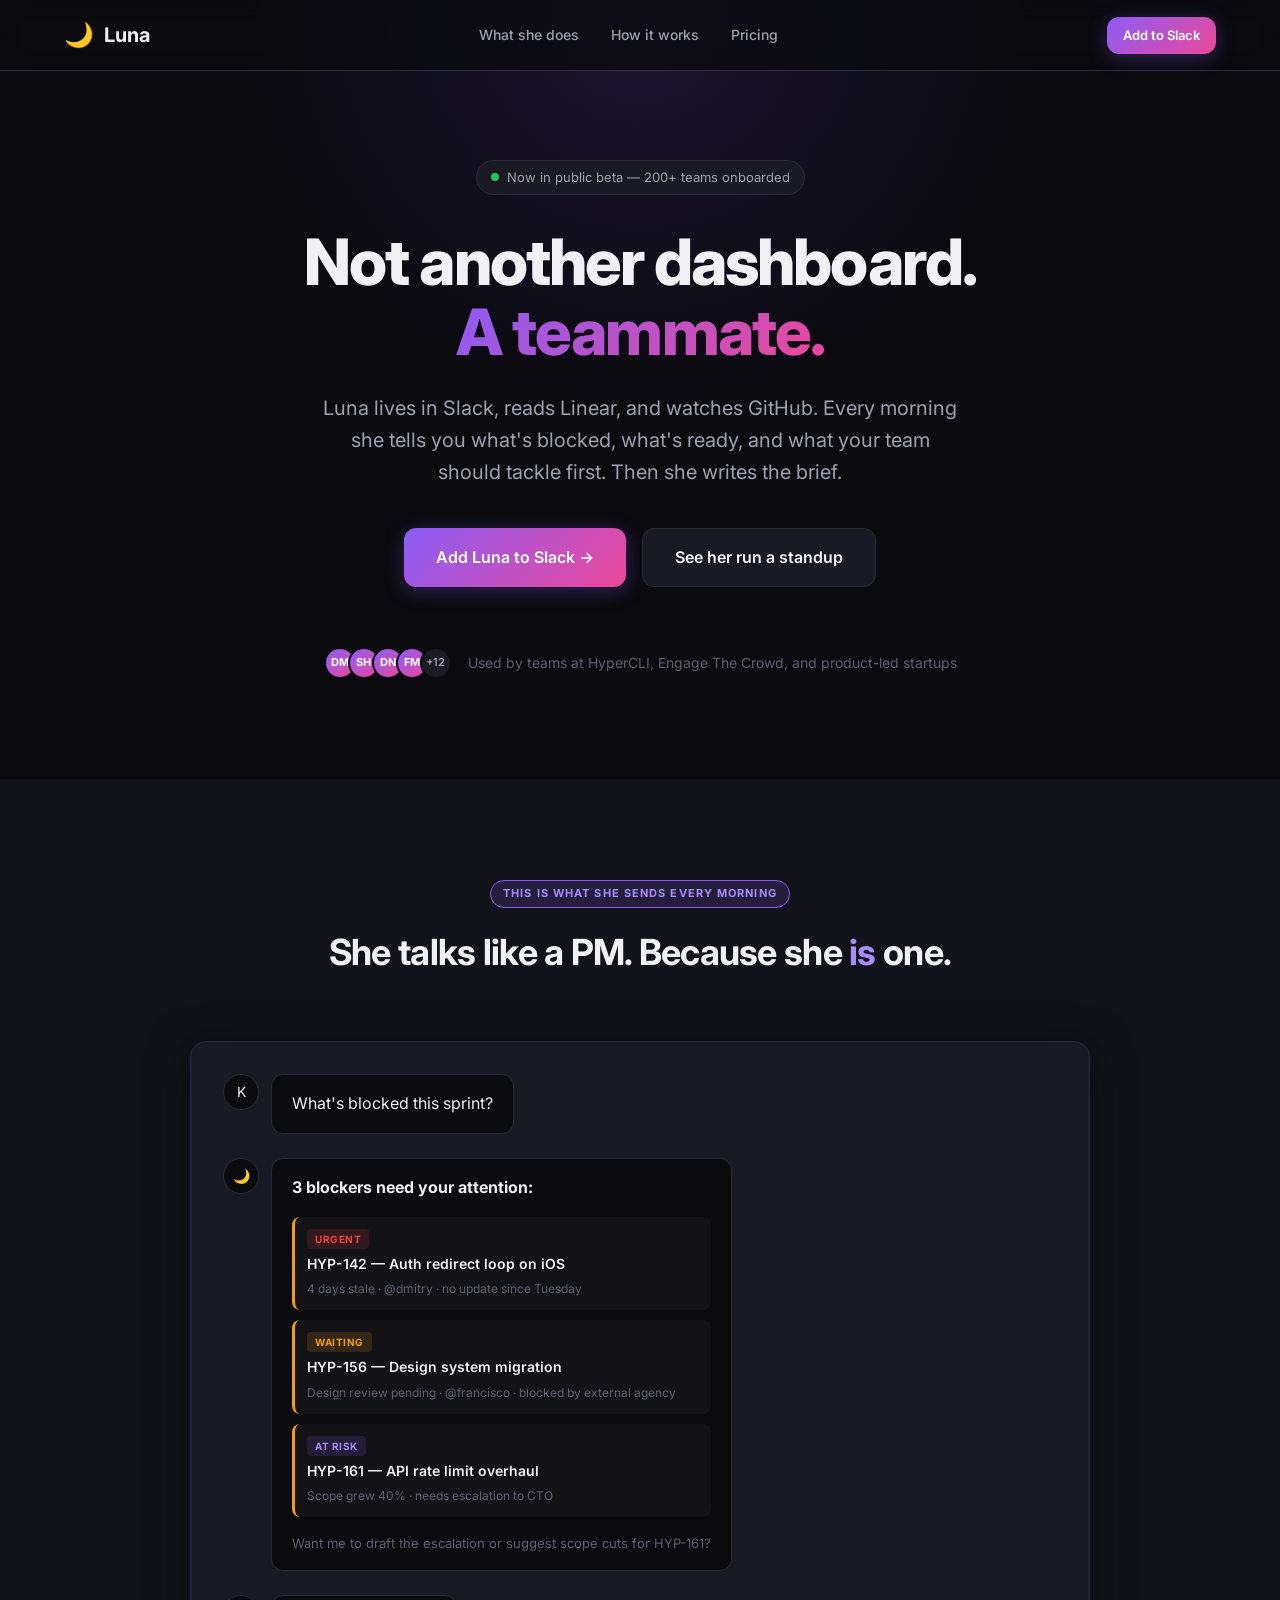
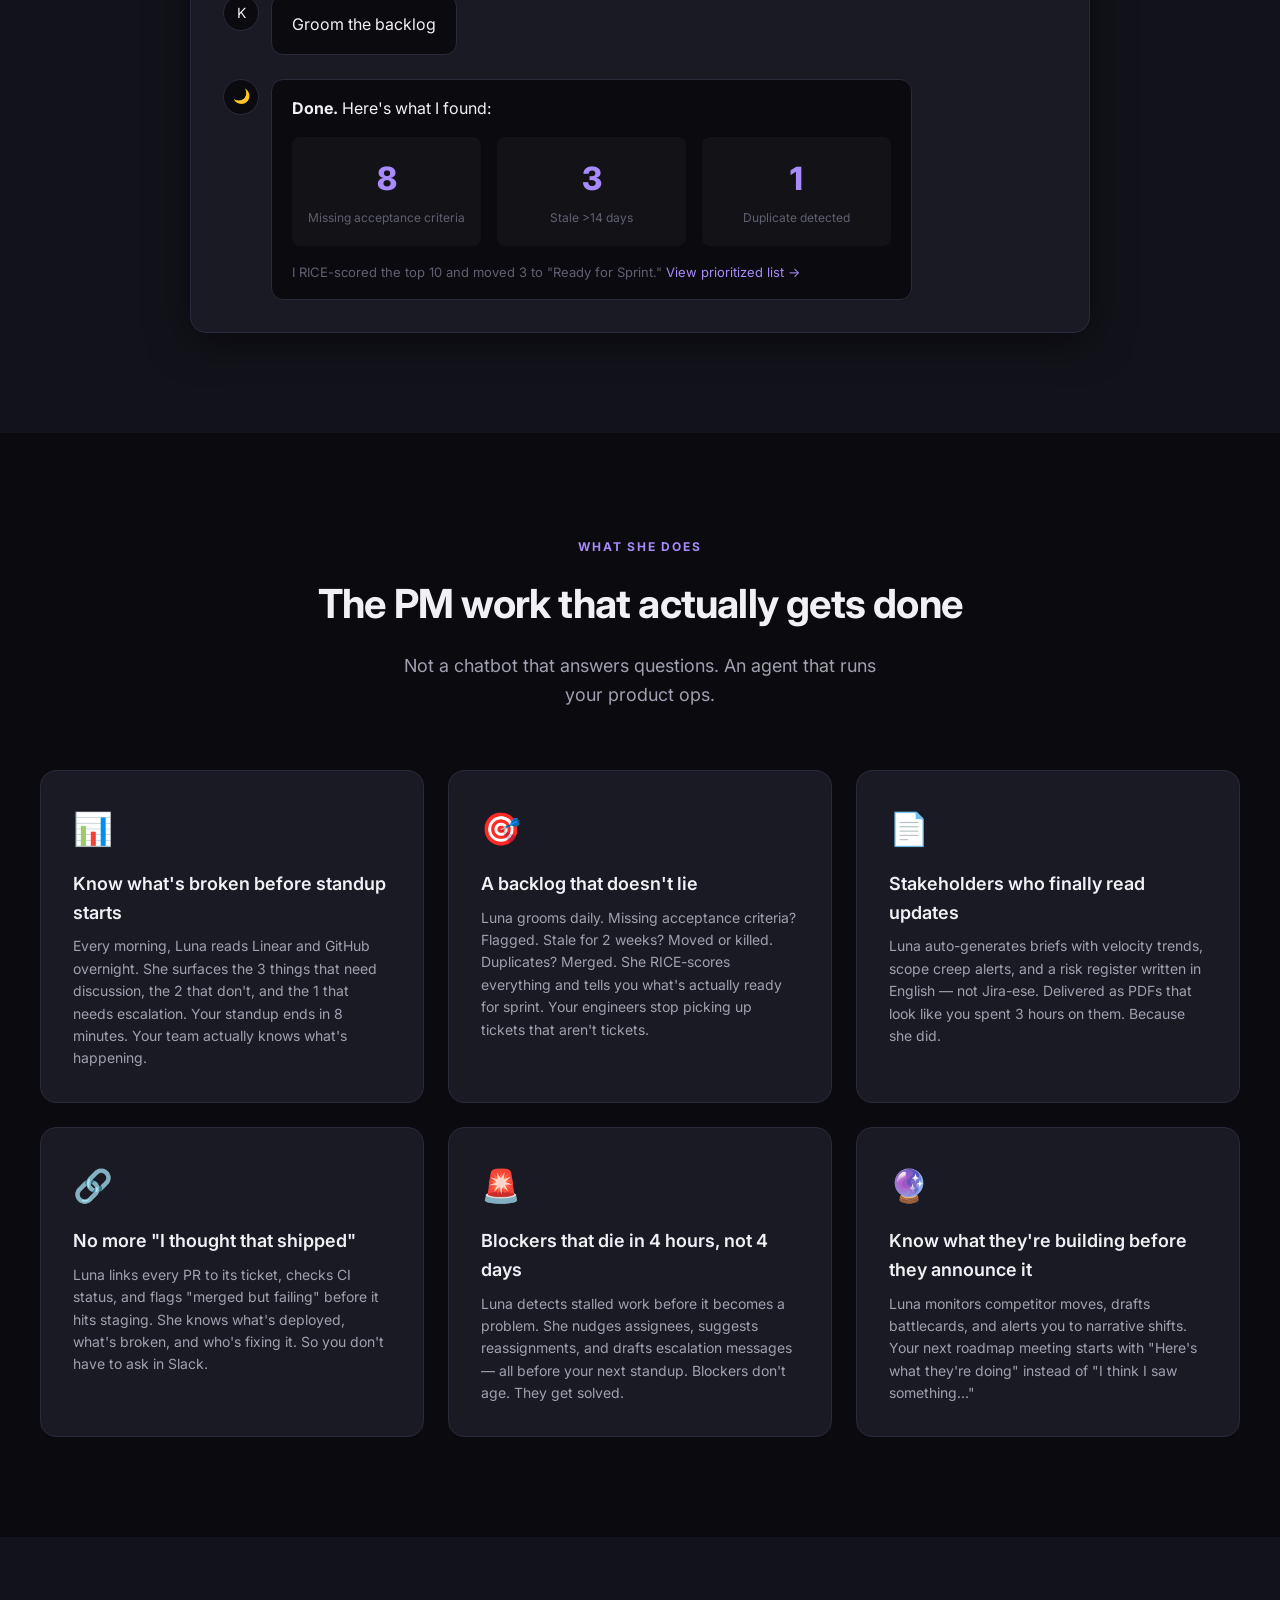
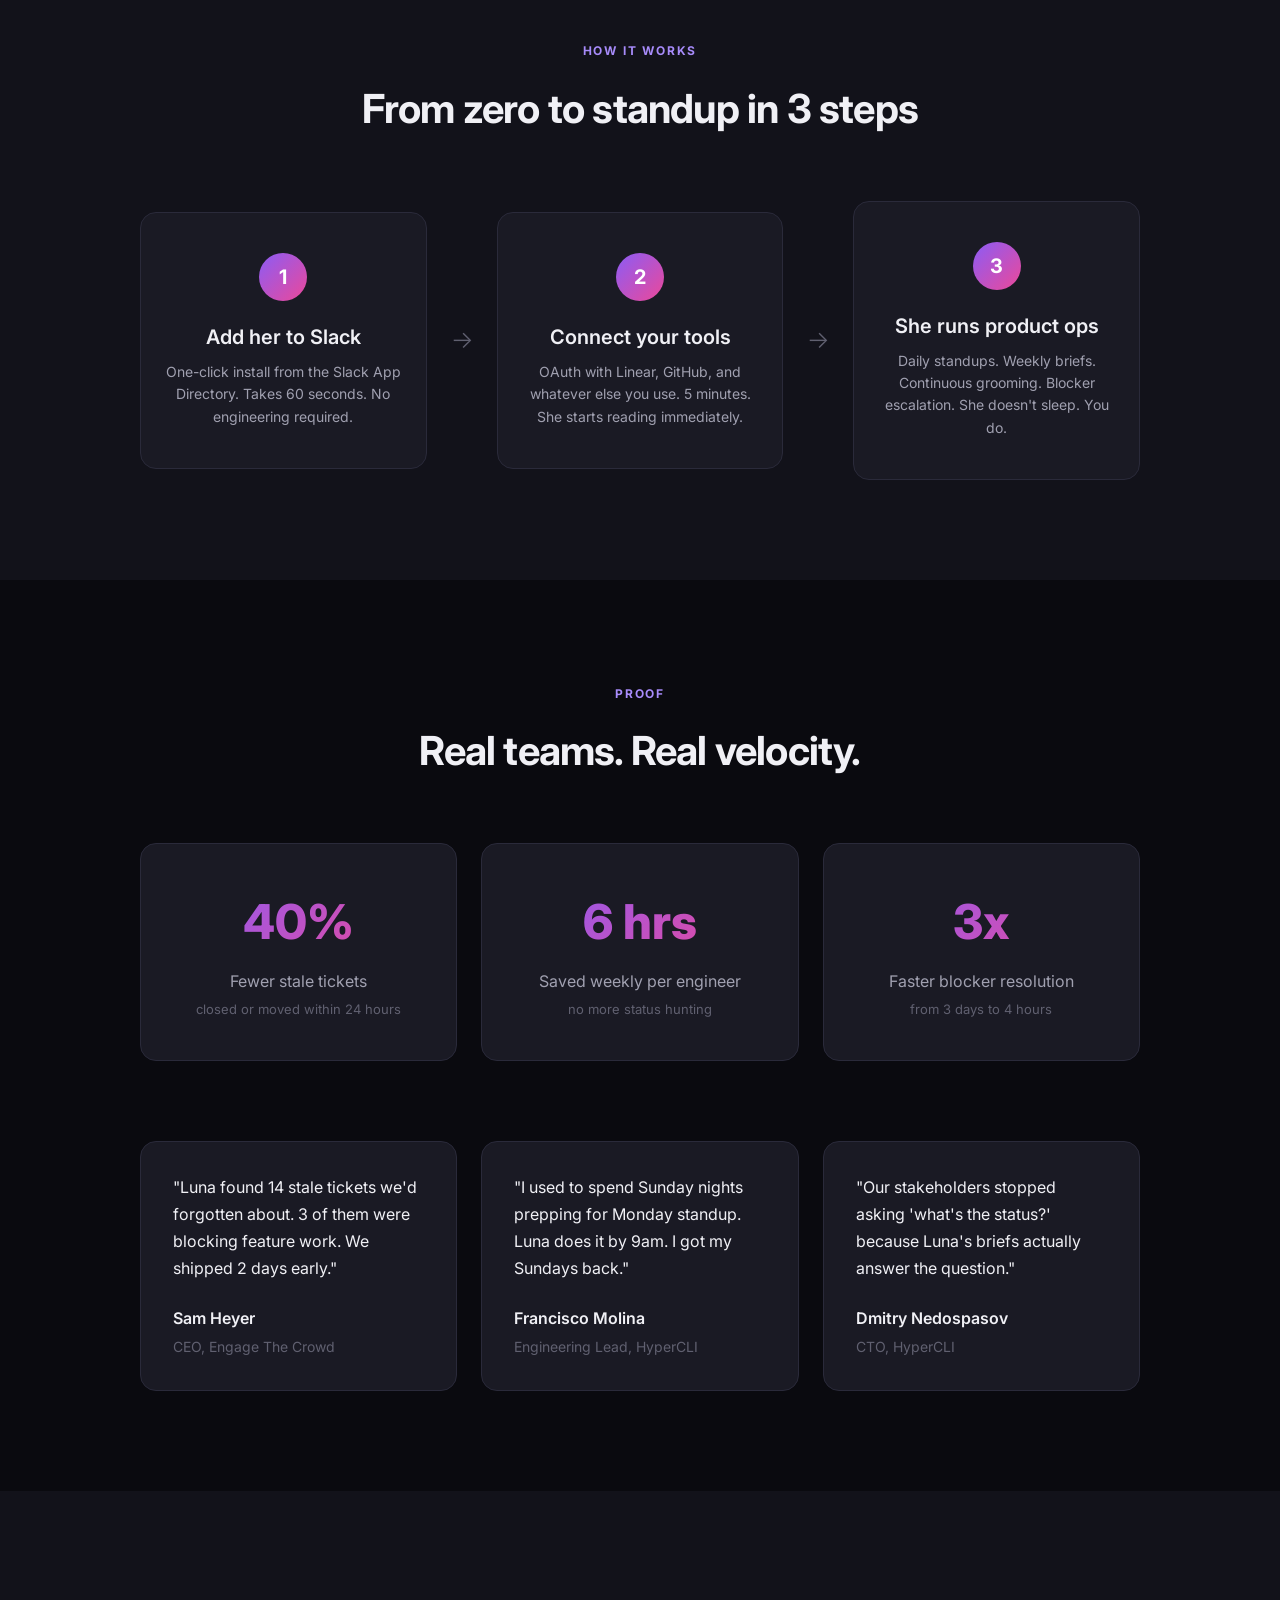
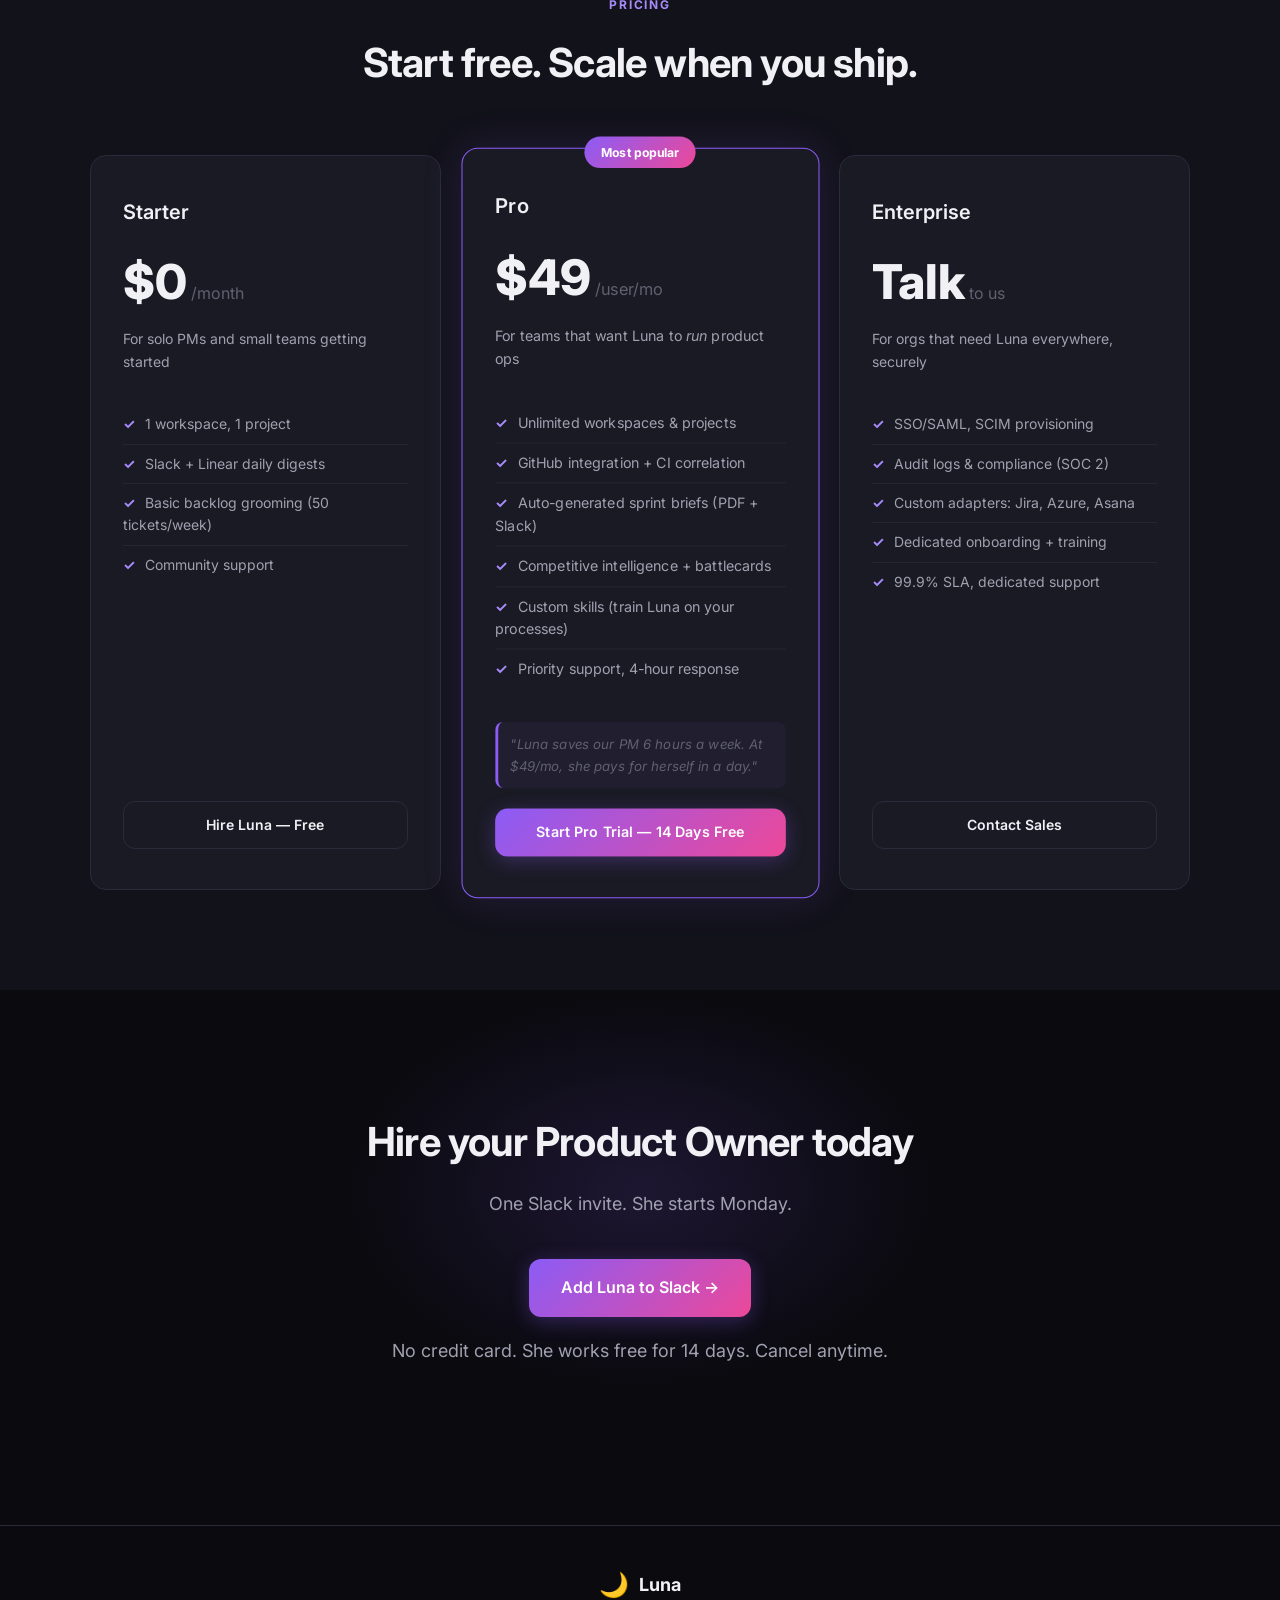
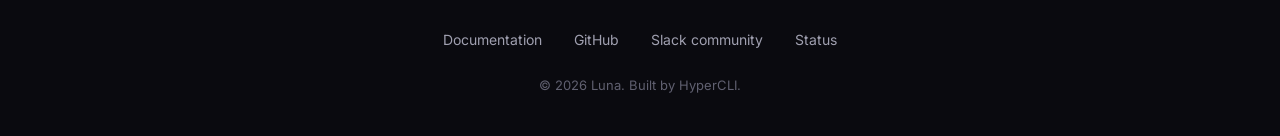
==== index.html @ 92b7702a "Apply copy critique: new headline, outcome-focused copy, pricing, testimonials" ====
<!DOCTYPE html>
<html lang="en">
<head>
  <meta charset="UTF-8">
  <meta name="viewport" content="width=device-width, initial-scale=1.0">
  <title>Luna — The AI Product Owner for teams that ship</title>
  <meta name="description" content="Luna joins your standups, grooms your backlog, flags blockers before they kill sprints — and writes the briefs your stakeholders actually read.">
  <link rel="preconnect" href="https://fonts.googleapis.com">
  <link href="https://fonts.googleapis.com/css2?family=Inter:wght@400;500;600;700;800&display=swap" rel="stylesheet">
  <link rel="stylesheet" href="style.css">
</head>
<body>
  <nav class="nav">
    <div class="nav-inner">
      <div class="logo">
        <span class="logo-icon">🌙</span>
        <span class="logo-text">Luna</span>
      </div>
      <div class="nav-links">
        <a href="#capabilities">What she does</a>
        <a href="#how-it-works">How it works</a>
        <a href="#pricing">Pricing</a>
      </div>
      <a href="#deploy" class="btn btn-small btn-primary">Add to Slack</a>
    </div>
  </nav>

  <section class="hero">
    <div class="hero-inner">
      <div class="hero-badge">
        <span class="dot"></span>
        Now in public beta — 200+ teams onboarded
      </div>
      <h1 class="hero-title">
        Not another dashboard.<br>
        <span class="gradient">A teammate.</span>
      </h1>
      <p class="hero-subtitle">
        Luna lives in Slack, reads Linear, and watches GitHub. Every morning she tells you 
        what's blocked, what's ready, and what your team should tackle first. Then she writes the brief.
      </p>
      <div class="hero-ctas">
        <a href="#deploy" class="btn btn-primary btn-large">Add Luna to Slack →</a>
        <a href="#demo" class="btn btn-secondary btn-large">See her run a standup</a>
      </div>
      <div class="hero-trust">
        <div class="trust-avatars">
          <div class="avatar">DM</div>
          <div class="avatar">SH</div>
          <div class="avatar">DN</div>
          <div class="avatar">FM</div>
          <div class="avatar-more">+12</div>
        </div>
        <p>Used by teams at HyperCLI, Engage The Crowd, and product-led startups</p>
      </div>
    </div>
  </section>

  <section class="demo" id="demo">
    <div class="demo-inner">
      <div class="demo-header">
        <span class="demo-label">THIS IS WHAT SHE SENDS EVERY MORNING</span>
        <h2>She talks like a PM. Because she <em>is</em> one.</h2>
      </div>
      <div class="chat-demo">
        <div class="chat-message human">
          <div class="chat-avatar">K</div>
          <div class="chat-bubble">
            <p>What's blocked this sprint?</p>
          </div>
        </div>
        <div class="chat-message agent">
          <div class="chat-avatar">🌙</div>
          <div class="chat-bubble">
            <p><strong>3 blockers need your attention:</strong></p>
            <div class="blocker-list">
              <div class="blocker-item">
                <span class="blocker-tag urgent">URGENT</span>
                <span class="blocker-title">HYP-142 — Auth redirect loop on iOS</span>
                <span class="blocker-meta">4 days stale · @dmitry · no update since Tuesday</span>
              </div>
              <div class="blocker-item">
                <span class="blocker-tag waiting">WAITING</span>
                <span class="blocker-title">HYP-156 — Design system migration</span>
                <span class="blocker-meta">Design review pending · @francisco · blocked by external agency</span>
              </div>
              <div class="blocker-item">
                <span class="blocker-tag risk">AT RISK</span>
                <span class="blocker-title">HYP-161 — API rate limit overhaul</span>
                <span class="blocker-meta">Scope grew 40% · needs escalation to CTO</span>
              </div>
            </div>
            <p class="chat-action">Want me to draft the escalation or suggest scope cuts for HYP-161?</p>
          </div>
        </div>
        <div class="chat-message human">
          <div class="chat-avatar">K</div>
          <div class="chat-bubble">
            <p>Groom the backlog</p>
          </div>
        </div>
        <div class="chat-message agent">
          <div class="chat-avatar">🌙</div>
          <div class="chat-bubble">
            <p><strong>Done.</strong> Here's what I found:</p>
            <div class="groom-stats">
              <div class="groom-stat">
                <span class="stat-num">8</span>
                <span class="stat-label">Missing acceptance criteria</span>
              </div>
              <div class="groom-stat">
                <span class="stat-num">3</span>
                <span class="stat-label">Stale &gt;14 days</span>
              </div>
              <div class="groom-stat">
                <span class="stat-num">1</span>
                <span class="stat-label">Duplicate detected</span>
              </div>
            </div>
            <p class="chat-action">I RICE-scored the top 10 and moved 3 to "Ready for Sprint." <a href="#">View prioritized list →</a></p>
          </div>
        </div>
      </div>
    </div>
  </section>

  <section class="capabilities" id="capabilities">
    <div class="capabilities-inner">
      <div class="section-header">
        <span class="section-label">WHAT SHE DOES</span>
        <h2>The PM work that actually gets done</h2>
        <p>Not a chatbot that answers questions. An agent that runs your product ops.</p>
      </div>
      <div class="capabilities-grid">
        <div class="capability">
          <div class="capability-icon">📊</div>
          <h3>Know what's broken before standup starts</h3>
          <p>Every morning, Luna reads Linear and GitHub overnight. She surfaces the 3 things that need discussion, the 2 that don't, and the 1 that needs escalation. Your standup ends in 8 minutes. Your team actually knows what's happening.</p>
        </div>
        <div class="capability">
          <div class="capability-icon">🎯</div>
          <h3>A backlog that doesn't lie</h3>
          <p>Luna grooms daily. Missing acceptance criteria? Flagged. Stale for 2 weeks? Moved or killed. Duplicates? Merged. She RICE-scores everything and tells you what's actually ready for sprint. Your engineers stop picking up tickets that aren't tickets.</p>
        </div>
        <div class="capability">
          <div class="capability-icon">📄</div>
          <h3>Stakeholders who finally read updates</h3>
          <p>Luna auto-generates briefs with velocity trends, scope creep alerts, and a risk register written in English — not Jira-ese. Delivered as PDFs that look like you spent 3 hours on them. Because she did.</p>
        </div>
        <div class="capability">
          <div class="capability-icon">🔗</div>
          <h3>No more "I thought that shipped"</h3>
          <p>Luna links every PR to its ticket, checks CI status, and flags "merged but failing" before it hits staging. She knows what's deployed, what's broken, and who's fixing it. So you don't have to ask in Slack.</p>
        </div>
        <div class="capability">
          <div class="capability-icon">🚨</div>
          <h3>Blockers that die in 4 hours, not 4 days</h3>
          <p>Luna detects stalled work before it becomes a problem. She nudges assignees, suggests reassignments, and drafts escalation messages — all before your next standup. Blockers don't age. They get solved.</p>
        </div>
        <div class="capability">
          <div class="capability-icon">🔮</div>
          <h3>Know what they're building before they announce it</h3>
          <p>Luna monitors competitor moves, drafts battlecards, and alerts you to narrative shifts. Your next roadmap meeting starts with "Here's what they're doing" instead of "I think I saw something..."</p>
        </div>
      </div>
    </div>
  </section>

  <section class="how-it-works" id="how-it-works">
    <div class="how-inner">
      <div class="section-header">
        <span class="section-label">HOW IT WORKS</span>
        <h2>From zero to standup in 3 steps</h2>
      </div>
      <div class="steps">
        <div class="step">
          <div class="step-num">1</div>
          <h3>Add her to Slack</h3>
          <p>One-click install from the Slack App Directory. Takes 60 seconds. No engineering required.</p>
        </div>
        <div class="step-arrow">→</div>
        <div class="step">
          <div class="step-num">2</div>
          <h3>Connect your tools</h3>
          <p>OAuth with Linear, GitHub, and whatever else you use. 5 minutes. She starts reading immediately.</p>
        </div>
        <div class="step-arrow">→</div>
        <div class="step">
          <div class="step-num">3</div>
          <h3>She runs product ops</h3>
          <p>Daily standups. Weekly briefs. Continuous grooming. Blocker escalation. She doesn't sleep. You do.</p>
        </div>
      </div>
    </div>
  </section>

  <section class="proof">
    <div class="proof-inner">
      <div class="section-header">
        <span class="section-label">PROOF</span>
        <h2>Real teams. Real velocity.</h2>
      </div>
      <div class="metrics">
        <div class="metric">
          <span class="metric-num">40%</span>
          <span class="metric-label">Fewer stale tickets<br><small>closed or moved within 24 hours</small></span>
        </div>
        <div class="metric">
          <span class="metric-num">6 hrs</span>
          <span class="metric-label">Saved weekly per engineer<br><small>no more status hunting</small></span>
        </div>
        <div class="metric">
          <span class="metric-num">3x</span>
          <span class="metric-label">Faster blocker resolution<br><small>from 3 days to 4 hours</small></span>
        </div>
      </div>
      <div class="testimonials">
        <div class="testimonial">
          <p>"Luna found 14 stale tickets we'd forgotten about. 3 of them were blocking feature work. We shipped 2 days early."</p>
          <div class="testimonial-author">
            <span class="author-name">Sam Heyer</span>
            <span class="author-role">CEO, Engage The Crowd</span>
          </div>
        </div>
        <div class="testimonial">
          <p>"I used to spend Sunday nights prepping for Monday standup. Luna does it by 9am. I got my Sundays back."</p>
          <div class="testimonial-author">
            <span class="author-name">Francisco Molina</span>
            <span class="author-role">Engineering Lead, HyperCLI</span>
          </div>
        </div>
        <div class="testimonial">
          <p>"Our stakeholders stopped asking 'what's the status?' because Luna's briefs actually answer the question."</p>
          <div class="testimonial-author">
            <span class="author-name">Dmitry Nedospasov</span>
            <span class="author-role">CTO, HyperCLI</span>
          </div>
        </div>
      </div>
    </div>
  </section>

  <section class="pricing" id="pricing">
    <div class="pricing-inner">
      <div class="section-header">
        <span class="section-label">PRICING</span>
        <h2>Start free. Scale when you ship.</h2>
      </div>
      <div class="pricing-grid">
        <div class="pricing-card">
          <div class="pricing-header">
            <h3>Starter</h3>
            <div class="pricing-price">
              <span class="price">$0</span>
              <span class="period">/month</span>
            </div>
            <p>For solo PMs and small teams getting started</p>
          </div>
          <ul class="pricing-features">
            <li>1 workspace, 1 project</li>
            <li>Slack + Linear daily digests</li>
            <li>Basic backlog grooming (50 tickets/week)</li>
            <li>Community support</li>
          </ul>
          <a href="#" class="btn btn-outline">Hire Luna — Free</a>
        </div>
        <div class="pricing-card featured">
          <div class="pricing-badge">Most popular</div>
          <div class="pricing-header">
            <h3>Pro</h3>
            <div class="pricing-price">
              <span class="price">$49</span>
              <span class="period">/user/mo</span>
            </div>
            <p>For teams that want Luna to <em>run</em> product ops</p>
          </div>
          <ul class="pricing-features">
            <li>Unlimited workspaces & projects</li>
            <li>GitHub integration + CI correlation</li>
            <li>Auto-generated sprint briefs (PDF + Slack)</li>
            <li>Competitive intelligence + battlecards</li>
            <li>Custom skills (train Luna on your processes)</li>
            <li>Priority support, 4-hour response</li>
          </ul>
          <div class="pricing-quote">
            "Luna saves our PM 6 hours a week. At $49/mo, she pays for herself in a day."
          </div>
          <a href="#" class="btn btn-primary">Start Pro Trial — 14 Days Free</a>
        </div>
        <div class="pricing-card">
          <div class="pricing-header">
            <h3>Enterprise</h3>
            <div class="pricing-price">
              <span class="price">Talk</span>
              <span class="period">to us</span>
            </div>
            <p>For orgs that need Luna everywhere, securely</p>
          </div>
          <ul class="pricing-features">
            <li>SSO/SAML, SCIM provisioning</li>
            <li>Audit logs & compliance (SOC 2)</li>
            <li>Custom adapters: Jira, Azure, Asana</li>
            <li>Dedicated onboarding + training</li>
            <li>99.9% SLA, dedicated support</li>
          </ul>
          <a href="#" class="btn btn-outline">Contact Sales</a>
        </div>
      </div>
    </div>
  </section>

  <section class="cta" id="deploy">
    <div class="cta-inner">
      <h2>Hire your Product Owner today</h2>
      <p>One Slack invite. She starts Monday.</p>
      <a href="#" class="btn btn-primary btn-large">Add Luna to Slack →</a>
      <p class="cta-note">No credit card. She works free for 14 days. Cancel anytime.</p>
    </div>
  </section>

  <footer class="footer">
    <div class="footer-inner">
      <div class="footer-brand">
        <span class="logo-icon">🌙</span>
        <span>Luna</span>
      </div>
      <div class="footer-links">
        <a href="#">Documentation</a>
        <a href="#">GitHub</a>
        <a href="#">Slack community</a>
        <a href="#">Status</a>
      </div>
      <p class="footer-copy">© 2026 Luna. Built by HyperCLI.</p>
    </div>
  </footer>
</body>
</html>
---- style.css ----
:root {
  --bg: #0a0a0f;
  --bg-elevated: #12121a;
  --bg-card: #1a1a24;
  --border: #2a2a3a;
  --border-hover: #3a3a50;
  --text: #f0f0f5;
  --text-secondary: #a0a0b0;
  --text-muted: #606070;
  --accent: #8b5cf6;
  --accent-light: #a78bfa;
  --accent-glow: rgba(139, 92, 246, 0.15);
  --success: #22c55e;
  --warning: #f59e0b;
  --danger: #ef4444;
  --gradient-start: #8b5cf6;
  --gradient-end: #ec4899;
  --radius: 16px;
  --radius-sm: 12px;
  --shadow: 0 4px 24px rgba(0, 0, 0, 0.4);
  --shadow-lg: 0 8px 40px rgba(0, 0, 0, 0.5);
}

* { margin: 0; padding: 0; box-sizing: border-box; }

html { scroll-behavior: smooth; }

body {
  font-family: 'Inter', -apple-system, BlinkMacSystemFont, sans-serif;
  background: var(--bg);
  color: var(--text);
  line-height: 1.6;
  -webkit-font-smoothing: antialiased;
}

/* Buttons */
.btn {
  display: inline-flex;
  align-items: center;
  justify-content: center;
  gap: 8px;
  padding: 12px 24px;
  border-radius: var(--radius-sm);
  font-size: 14px;
  font-weight: 600;
  text-decoration: none;
  cursor: pointer;
  transition: all 0.2s ease;
  border: none;
}

.btn-primary {
  background: linear-gradient(135deg, var(--gradient-start), var(--gradient-end));
  color: white;
  box-shadow: 0 4px 20px rgba(139, 92, 246, 0.3);
}

.btn-primary:hover {
  transform: translateY(-2px);
  box-shadow: 0 8px 30px rgba(139, 92, 246, 0.4);
}

.btn-secondary {
  background: var(--bg-card);
  color: var(--text);
  border: 1px solid var(--border);
}

.btn-secondary:hover {
  background: var(--border);
}

.btn-outline {
  background: transparent;
  color: var(--text);
  border: 1px solid var(--border);
}

.btn-outline:hover {
  border-color: var(--accent);
  color: var(--accent-light);
}

.btn-small { padding: 8px 16px; font-size: 13px; }
.btn-large { padding: 16px 32px; font-size: 16px; }

/* Navigation */
.nav {
  position: fixed;
  top: 0; left: 0; right: 0;
  z-index: 100;
  background: rgba(10, 10, 15, 0.8);
  backdrop-filter: blur(12px);
  border-bottom: 1px solid var(--border);
}

.nav-inner {
  max-width: 1200px;
  margin: 0 auto;
  padding: 16px 24px;
  display: flex;
  align-items: center;
  justify-content: space-between;
}

.logo {
  display: flex;
  align-items: center;
  gap: 10px;
  font-weight: 700;
  font-size: 20px;
}

.logo-icon { font-size: 24px; }

.nav-links {
  display: flex;
  gap: 32px;
}

.nav-links a {
  color: var(--text-secondary);
  text-decoration: none;
  font-size: 14px;
  font-weight: 500;
  transition: color 0.2s;
}

.nav-links a:hover { color: var(--text); }

/* Hero */
.hero {
  padding: 160px 24px 100px;
  text-align: center;
  position: relative;
  overflow: hidden;
}

.hero::before {
  content: '';
  position: absolute;
  top: -50%;
  left: 50%;
  transform: translateX(-50%);
  width: 800px;
  height: 800px;
  background: radial-gradient(circle, var(--accent-glow), transparent 70%);
  pointer-events: none;
}

.hero-inner {
  max-width: 800px;
  margin: 0 auto;
  position: relative;
}

.hero-badge {
  display: inline-flex;
  align-items: center;
  gap: 8px;
  background: var(--bg-card);
  border: 1px solid var(--border);
  padding: 6px 14px;
  border-radius: 100px;
  font-size: 13px;
  color: var(--text-secondary);
  margin-bottom: 32px;
}

.dot {
  width: 8px;
  height: 8px;
  background: var(--success);
  border-radius: 50%;
  animation: pulse 2s infinite;
}

@keyframes pulse {
  0%, 100% { opacity: 1; }
  50% { opacity: 0.5; }
}

.hero-title {
  font-size: 64px;
  font-weight: 800;
  line-height: 1.1;
  letter-spacing: -0.03em;
  margin-bottom: 24px;
}

.gradient {
  background: linear-gradient(135deg, var(--gradient-start), var(--gradient-end));
  -webkit-background-clip: text;
  -webkit-text-fill-color: transparent;
  background-clip: text;
}

.hero-subtitle {
  font-size: 20px;
  color: var(--text-secondary);
  max-width: 640px;
  margin: 0 auto 40px;
  line-height: 1.6;
}

.hero-ctas {
  display: flex;
  gap: 16px;
  justify-content: center;
  margin-bottom: 60px;
}

.hero-trust {
  display: flex;
  align-items: center;
  justify-content: center;
  gap: 16px;
  color: var(--text-muted);
  font-size: 14px;
}

.trust-avatars {
  display: flex;
}

.avatar {
  width: 32px;
  height: 32px;
  border-radius: 50%;
  background: linear-gradient(135deg, var(--accent), var(--gradient-end));
  display: flex;
  align-items: center;
  justify-content: center;
  font-size: 11px;
  font-weight: 700;
  color: white;
  margin-left: -8px;
  border: 2px solid var(--bg);
}

.avatar:first-child { margin-left: 0; }

.avatar-more {
  width: 32px;
  height: 32px;
  border-radius: 50%;
  background: var(--bg-card);
  display: flex;
  align-items: center;
  justify-content: center;
  font-size: 11px;
  font-weight: 600;
  color: var(--text-secondary);
  margin-left: -8px;
  border: 2px solid var(--bg);
}

/* Demo Section */
.demo {
  padding: 100px 24px;
  background: var(--bg-elevated);
}

.demo-inner {
  max-width: 900px;
  margin: 0 auto;
}

.demo-header {
  text-align: center;
  margin-bottom: 60px;
}

.demo-label {
  display: inline-block;
  background: var(--accent-glow);
  border: 1px solid var(--accent);
  color: var(--accent-light);
  padding: 4px 12px;
  border-radius: 100px;
  font-size: 11px;
  font-weight: 700;
  letter-spacing: 0.1em;
  margin-bottom: 16px;
}

.demo-header h2 {
  font-size: 36px;
  font-weight: 700;
  letter-spacing: -0.02em;
}

.demo-header h2 em {
  color: var(--accent-light);
  font-style: normal;
}

/* Chat Demo */
.chat-demo {
  background: var(--bg-card);
  border: 1px solid var(--border);
  border-radius: var(--radius);
  padding: 32px;
  box-shadow: var(--shadow-lg);
}

.chat-message {
  display: flex;
  gap: 12px;
  margin-bottom: 24px;
}

.chat-message:last-child { margin-bottom: 0; }

.chat-avatar {
  width: 36px;
  height: 36px;
  border-radius: 50%;
  display: flex;
  align-items: center;
  justify-content: center;
  font-size: 14px;
  flex-shrink: 0;
  background: var(--bg);
  border: 1px solid var(--border);
}

.chat-bubble {
  background: var(--bg);
  border: 1px solid var(--border);
  border-radius: var(--radius-sm);
  padding: 16px 20px;
  max-width: 80%;
}

.chat-bubble p { margin-bottom: 12px; }
.chat-bubble p:last-child { margin-bottom: 0; }

.chat-action {
  color: var(--text-muted);
  font-size: 13px;
}

.chat-action a {
  color: var(--accent-light);
  text-decoration: none;
}

.blocker-list {
  display: flex;
  flex-direction: column;
  gap: 10px;
  margin: 16px 0;
}

.blocker-item {
  display: flex;
  flex-direction: column;
  gap: 4px;
  padding: 12px;
  background: rgba(255, 255, 255, 0.03);
  border-radius: 8px;
  border-left: 3px solid var(--warning);
}

.blocker-tag {
  font-size: 10px;
  font-weight: 700;
  letter-spacing: 0.05em;
  padding: 2px 8px;
  border-radius: 4px;
  width: fit-content;
}

.blocker-tag.urgent {
  background: rgba(239, 68, 68, 0.15);
  color: var(--danger);
}

.blocker-tag.waiting {
  background: rgba(245, 158, 11, 0.15);
  color: var(--warning);
}

.blocker-tag.risk {
  background: rgba(139, 92, 246, 0.15);
  color: var(--accent-light);
}

.blocker-title {
  font-weight: 600;
  font-size: 14px;
}

.blocker-meta {
  font-size: 12px;
  color: var(--text-muted);
}

.groom-stats {
  display: grid;
  grid-template-columns: repeat(3, 1fr);
  gap: 16px;
  margin: 16px 0;
}

.groom-stat {
  text-align: center;
  padding: 16px;
  background: rgba(255, 255, 255, 0.03);
  border-radius: 8px;
}

.stat-num {
  display: block;
  font-size: 32px;
  font-weight: 800;
  color: var(--accent-light);
}

.stat-label {
  font-size: 12px;
  color: var(--text-muted);
}

/* Capabilities */
.capabilities {
  padding: 100px 24px;
}

.capabilities-inner {
  max-width: 1200px;
  margin: 0 auto;
}

.section-header {
  text-align: center;
  margin-bottom: 60px;
}

.section-label {
  display: inline-block;
  color: var(--accent-light);
  font-size: 12px;
  font-weight: 700;
  letter-spacing: 0.15em;
  text-transform: uppercase;
  margin-bottom: 16px;
}

.section-header h2 {
  font-size: 40px;
  font-weight: 700;
  letter-spacing: -0.02em;
  margin-bottom: 16px;
}

.section-header p {
  font-size: 18px;
  color: var(--text-secondary);
  max-width: 500px;
  margin: 0 auto;
}

.capabilities-grid {
  display: grid;
  grid-template-columns: repeat(3, 1fr);
  gap: 24px;
}

.capability {
  background: var(--bg-card);
  border: 1px solid var(--border);
  border-radius: var(--radius);
  padding: 32px;
  transition: all 0.3s ease;
}

.capability:hover {
  border-color: var(--border-hover);
  transform: translateY(-4px);
  box-shadow: var(--shadow);
}

.capability-icon {
  font-size: 32px;
  margin-bottom: 16px;
}

.capability h3 {
  font-size: 18px;
  font-weight: 600;
  margin-bottom: 8px;
}

.capability p {
  font-size: 14px;
  color: var(--text-secondary);
  line-height: 1.6;
}

/* How it Works */
.how-it-works {
  padding: 100px 24px;
  background: var(--bg-elevated);
}

.how-inner {
  max-width: 1000px;
  margin: 0 auto;
}

.steps {
  display: flex;
  align-items: center;
  justify-content: center;
  gap: 24px;
  margin-top: 60px;
}

.step {
  flex: 1;
  text-align: center;
  padding: 40px 24px;
  background: var(--bg-card);
  border: 1px solid var(--border);
  border-radius: var(--radius);
}

.step-num {
  width: 48px;
  height: 48px;
  border-radius: 50%;
  background: linear-gradient(135deg, var(--gradient-start), var(--gradient-end));
  display: flex;
  align-items: center;
  justify-content: center;
  font-size: 20px;
  font-weight: 700;
  color: white;
  margin: 0 auto 20px;
}

.step h3 {
  font-size: 20px;
  font-weight: 600;
  margin-bottom: 8px;
}

.step p {
  font-size: 14px;
  color: var(--text-secondary);
}

.step-arrow {
  font-size: 24px;
  color: var(--text-muted);
  font-weight: 300;
}

/* Proof */
.proof {
  padding: 100px 24px;
}

.proof-inner {
  max-width: 1000px;
  margin: 0 auto;
}

.metrics {
  display: grid;
  grid-template-columns: repeat(3, 1fr);
  gap: 24px;
  margin-bottom: 80px;
}

.metric {
  text-align: center;
  padding: 40px;
  background: var(--bg-card);
  border: 1px solid var(--border);
  border-radius: var(--radius);
}

.metric-num {
  display: block;
  font-size: 48px;
  font-weight: 800;
  background: linear-gradient(135deg, var(--gradient-start), var(--gradient-end));
  -webkit-background-clip: text;
  -webkit-text-fill-color: transparent;
  background-clip: text;
  margin-bottom: 8px;
}

.metric-label {
  font-size: 16px;
  color: var(--text-secondary);
}

.metric-label small {
  display: block;
  font-size: 13px;
  color: var(--text-muted);
  margin-top: 4px;
}

.testimonials {
  display: grid;
  grid-template-columns: repeat(3, 1fr);
  gap: 24px;
}

.testimonial {
  background: var(--bg-card);
  border: 1px solid var(--border);
  border-radius: var(--radius);
  padding: 32px;
}

.testimonial p {
  font-size: 16px;
  line-height: 1.7;
  margin-bottom: 24px;
  color: var(--text);
}

.testimonial-author {
  display: flex;
  flex-direction: column;
  gap: 4px;
}

.author-name {
  font-weight: 600;
  color: var(--text);
}

.author-role {
  font-size: 14px;
  color: var(--text-muted);
}

/* Pricing */
.pricing {
  padding: 100px 24px;
  background: var(--bg-elevated);
}

.pricing-inner {
  max-width: 1100px;
  margin: 0 auto;
}

.pricing-grid {
  display: grid;
  grid-template-columns: repeat(3, 1fr);
  gap: 24px;
  margin-top: 60px;
}

.pricing-card {
  background: var(--bg-card);
  border: 1px solid var(--border);
  border-radius: var(--radius);
  padding: 40px 32px;
  position: relative;
  transition: all 0.3s ease;
  display: flex;
  flex-direction: column;
}

.pricing-card:hover {
  border-color: var(--border-hover);
}

.pricing-card.featured {
  border-color: var(--accent);
  box-shadow: 0 0 40px rgba(139, 92, 246, 0.15);
  transform: scale(1.02);
}

.pricing-badge {
  position: absolute;
  top: -12px;
  left: 50%;
  transform: translateX(-50%);
  background: linear-gradient(135deg, var(--gradient-start), var(--gradient-end));
  color: white;
  padding: 6px 16px;
  border-radius: 100px;
  font-size: 12px;
  font-weight: 700;
}

.pricing-header {
  margin-bottom: 32px;
}

.pricing-header h3 {
  font-size: 20px;
  font-weight: 600;
  margin-bottom: 16px;
}

.pricing-price {
  margin-bottom: 8px;
}

.price {
  font-size: 48px;
  font-weight: 800;
}

.period {
  font-size: 16px;
  color: var(--text-muted);
}

.pricing-header p {
  font-size: 14px;
  color: var(--text-secondary);
}

.pricing-features {
  list-style: none;
  margin-bottom: 32px;
  flex: 1;
}

.pricing-features li {
  padding: 8px 0;
  font-size: 14px;
  color: var(--text-secondary);
  border-bottom: 1px solid rgba(255, 255, 255, 0.05);
}

.pricing-features li:last-child {
  border-bottom: none;
}

.pricing-features li::before {
  content: '✓';
  color: var(--accent-light);
  margin-right: 10px;
  font-weight: 700;
}

.pricing-quote {
  font-size: 13px;
  font-style: italic;
  color: var(--text-muted);
  padding: 12px;
  background: rgba(139, 92, 246, 0.05);
  border-radius: 8px;
  margin-bottom: 20px;
  border-left: 3px solid var(--accent);
}

/* CTA */
.cta {
  padding: 120px 24px;
  text-align: center;
  position: relative;
}

.cta::before {
  content: '';
  position: absolute;
  top: 0;
  left: 50%;
  transform: translateX(-50%);
  width: 600px;
  height: 400px;
  background: radial-gradient(ellipse, var(--accent-glow), transparent 70%);
  pointer-events: none;
}

.cta-inner {
  max-width: 600px;
  margin: 0 auto;
  position: relative;
}

.cta h2 {
  font-size: 40px;
  font-weight: 700;
  margin-bottom: 16px;
  letter-spacing: -0.02em;
}

.cta > .cta-inner > p {
  font-size: 18px;
  color: var(--text-secondary);
  margin-bottom: 40px;
}

.cta-note {
  font-size: 14px;
  color: var(--text-muted);
  margin-top: 20px;
}

/* Footer */
.footer {
  border-top: 1px solid var(--border);
  padding: 40px 24px;
}

.footer-inner {
  max-width: 1200px;
  margin: 0 auto;
  display: flex;
  flex-direction: column;
  align-items: center;
  gap: 24px;
}

.footer-brand {
  display: flex;
  align-items: center;
  gap: 10px;
  font-weight: 700;
  font-size: 18px;
}

.footer-links {
  display: flex;
  gap: 32px;
}

.footer-links a {
  color: var(--text-secondary);
  text-decoration: none;
  font-size: 14px;
  transition: color 0.2s;
}

.footer-links a:hover { color: var(--text); }

.footer-copy {
  font-size: 13px;
  color: var(--text-muted);
}

/* Responsive */
@media (max-width: 900px) {
  .hero-title { font-size: 40px; }
  .capabilities-grid { grid-template-columns: repeat(2, 1fr); }
  .steps { flex-direction: column; }
  .step-arrow { transform: rotate(90deg); }
  .metrics { grid-template-columns: 1fr; }
  .testimonials { grid-template-columns: 1fr; }
  .pricing-grid { grid-template-columns: 1fr; }
  .pricing-card.featured { transform: none; }
  .groom-stats { grid-template-columns: 1fr; }
  .nav-links { display: none; }
}

@media (max-width: 600px) {
  .hero { padding: 120px 20px 60px; }
  .hero-title { font-size: 32px; }
  .hero-subtitle { font-size: 16px; }
  .hero-ctas { flex-direction: column; }
  .capabilities-grid { grid-template-columns: 1fr; }
  .chat-demo { padding: 20px; }
  .chat-bubble { max-width: 100%; }
}
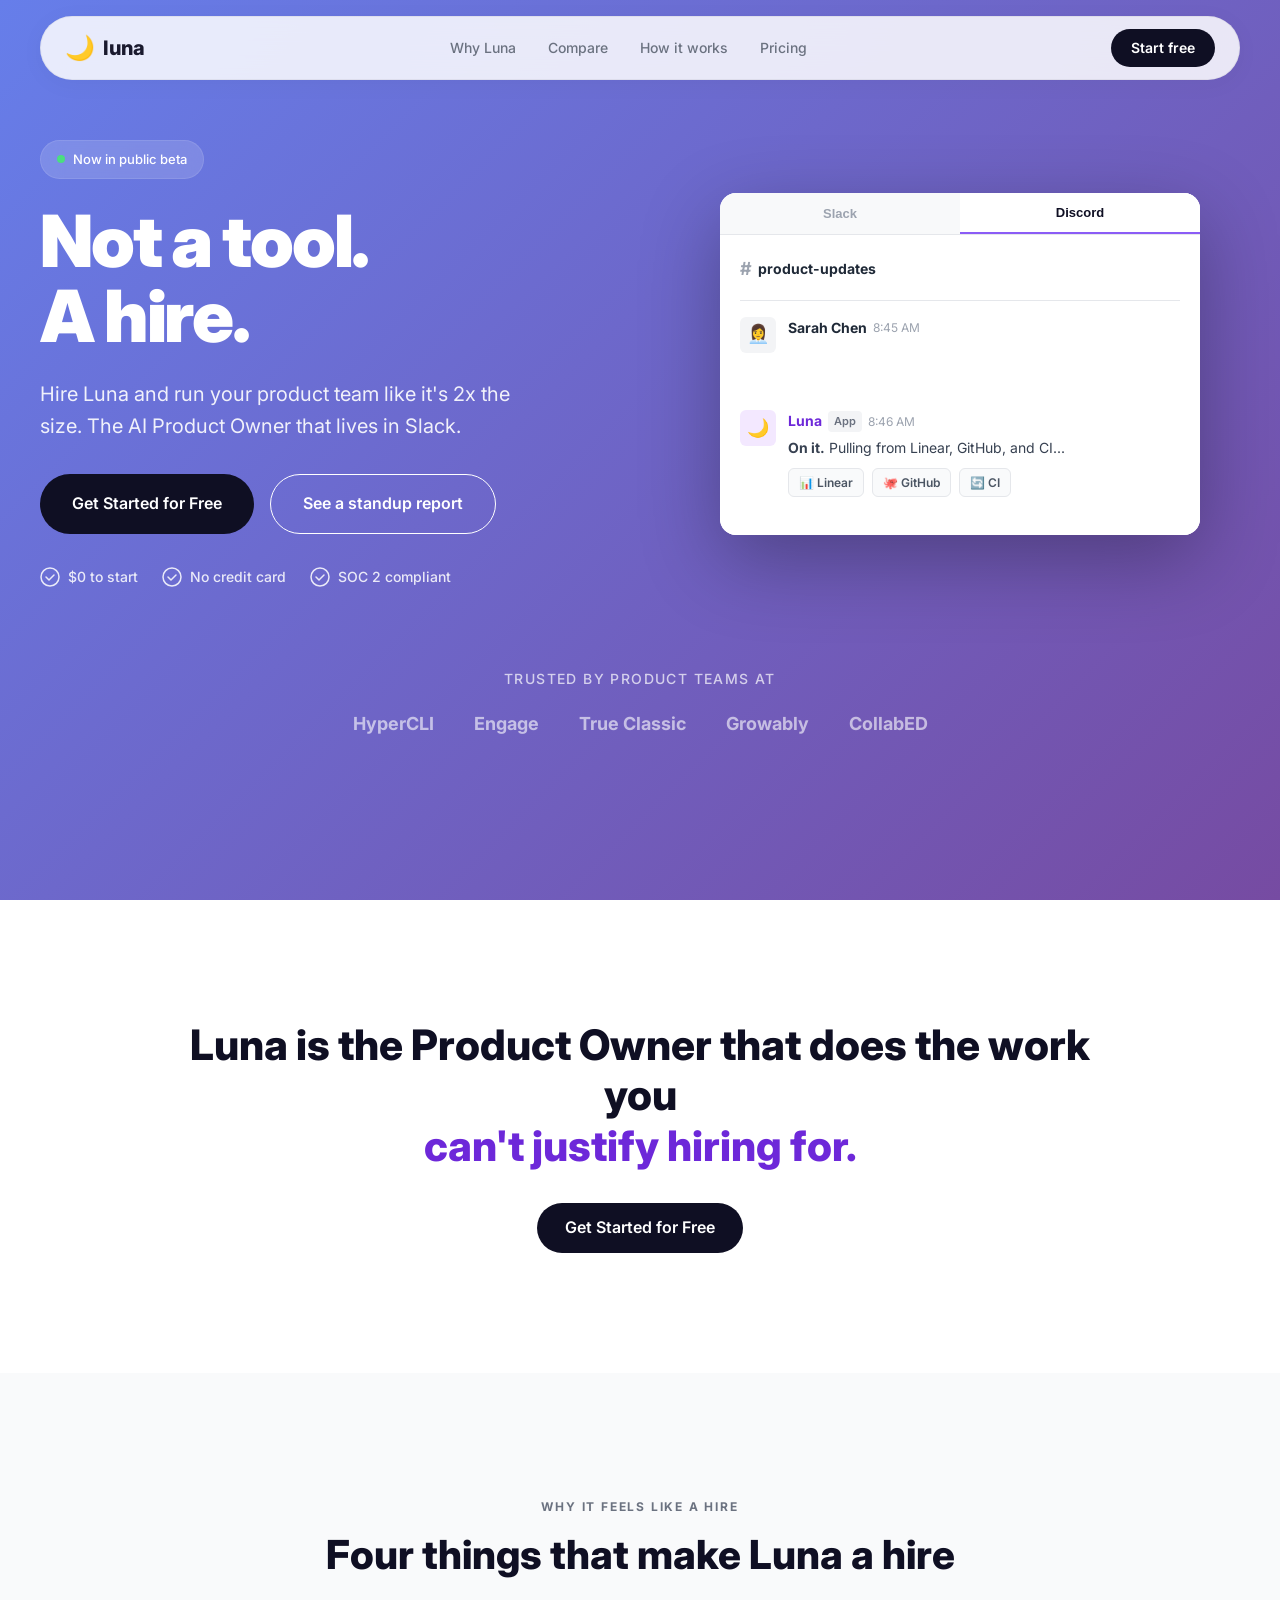
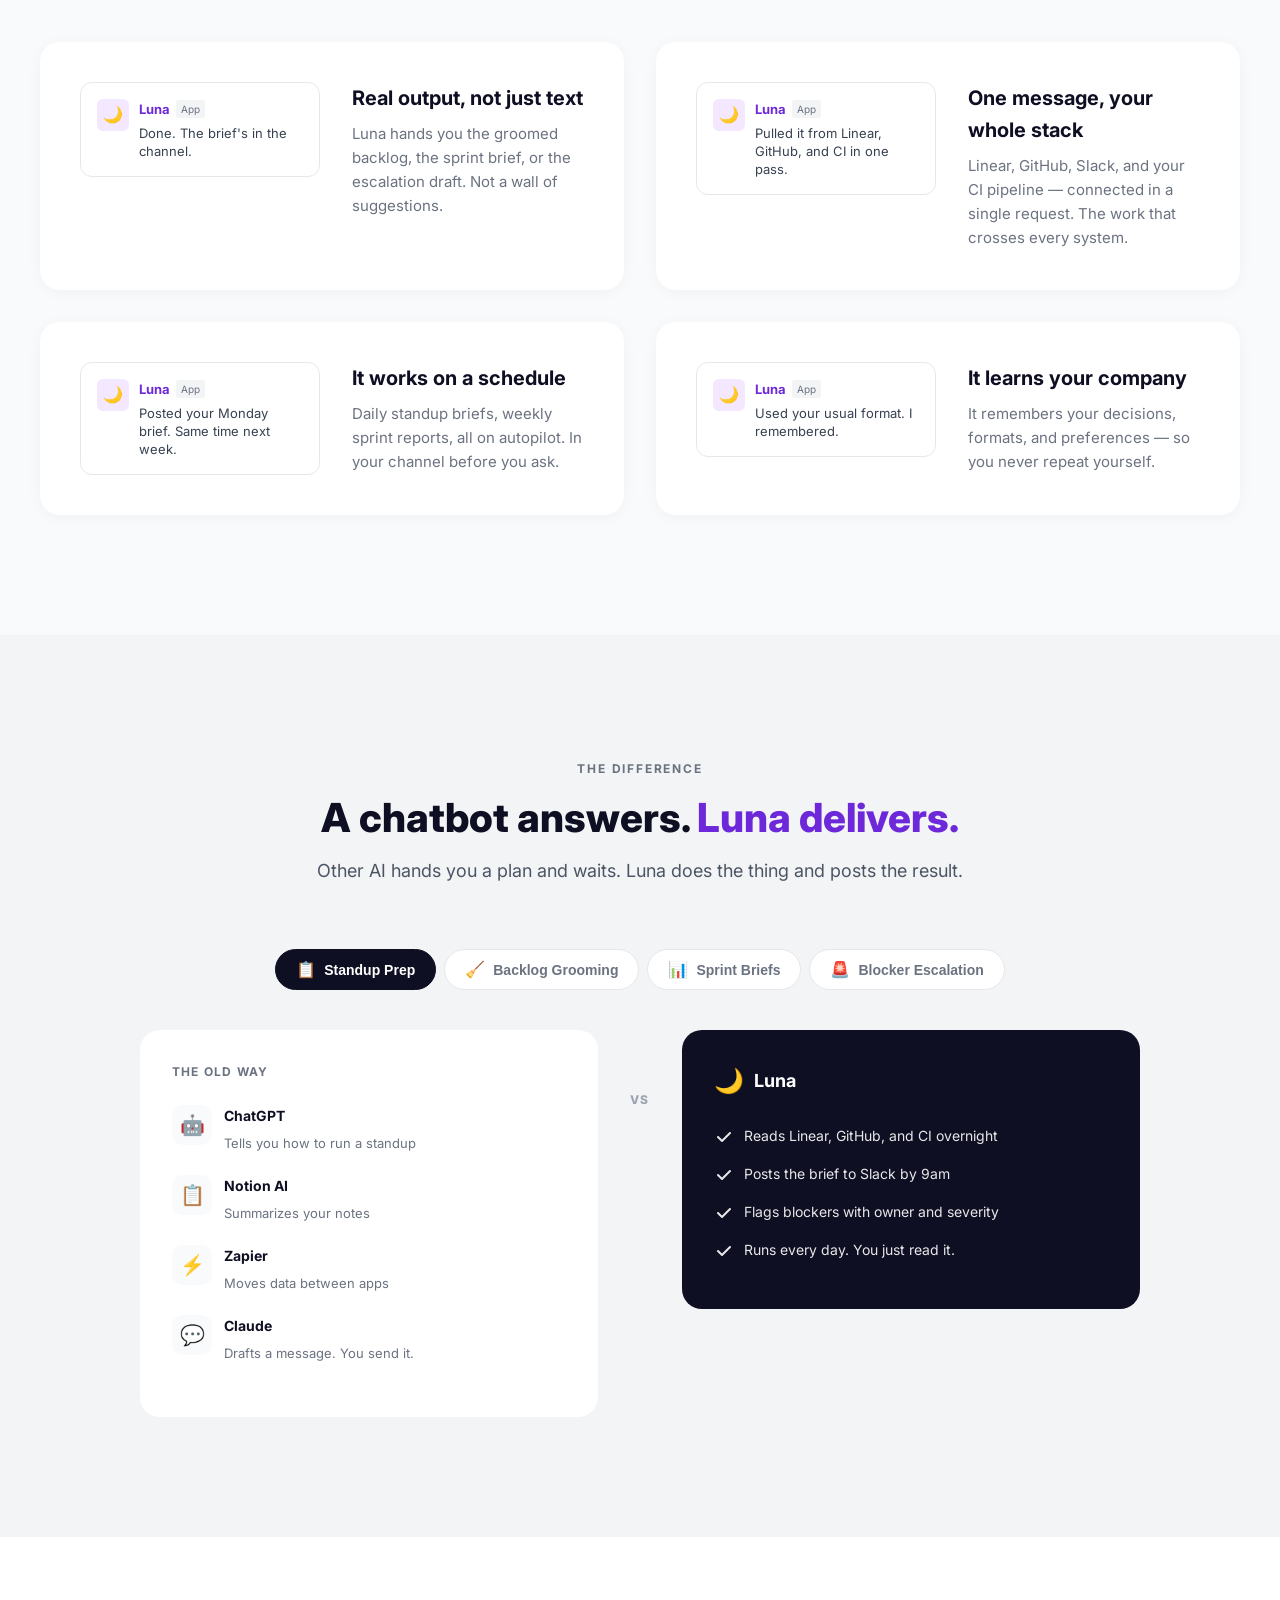
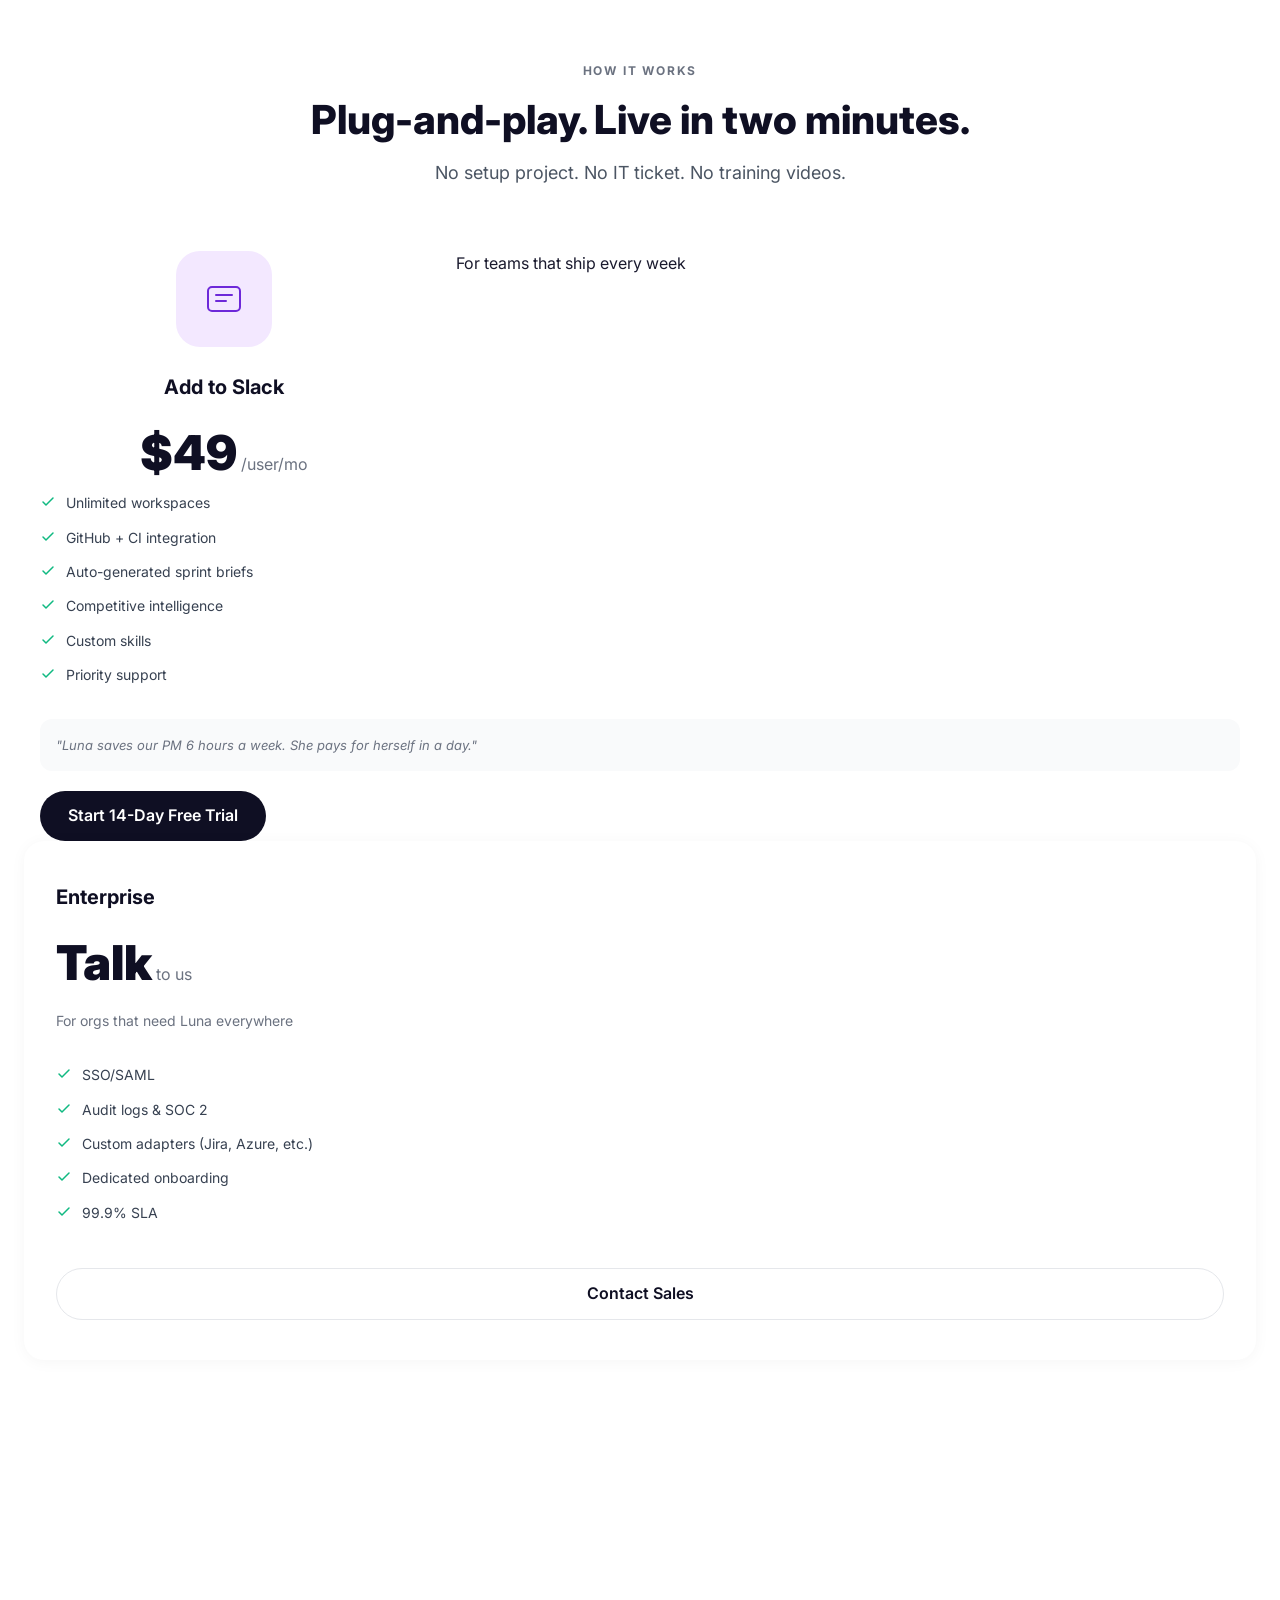
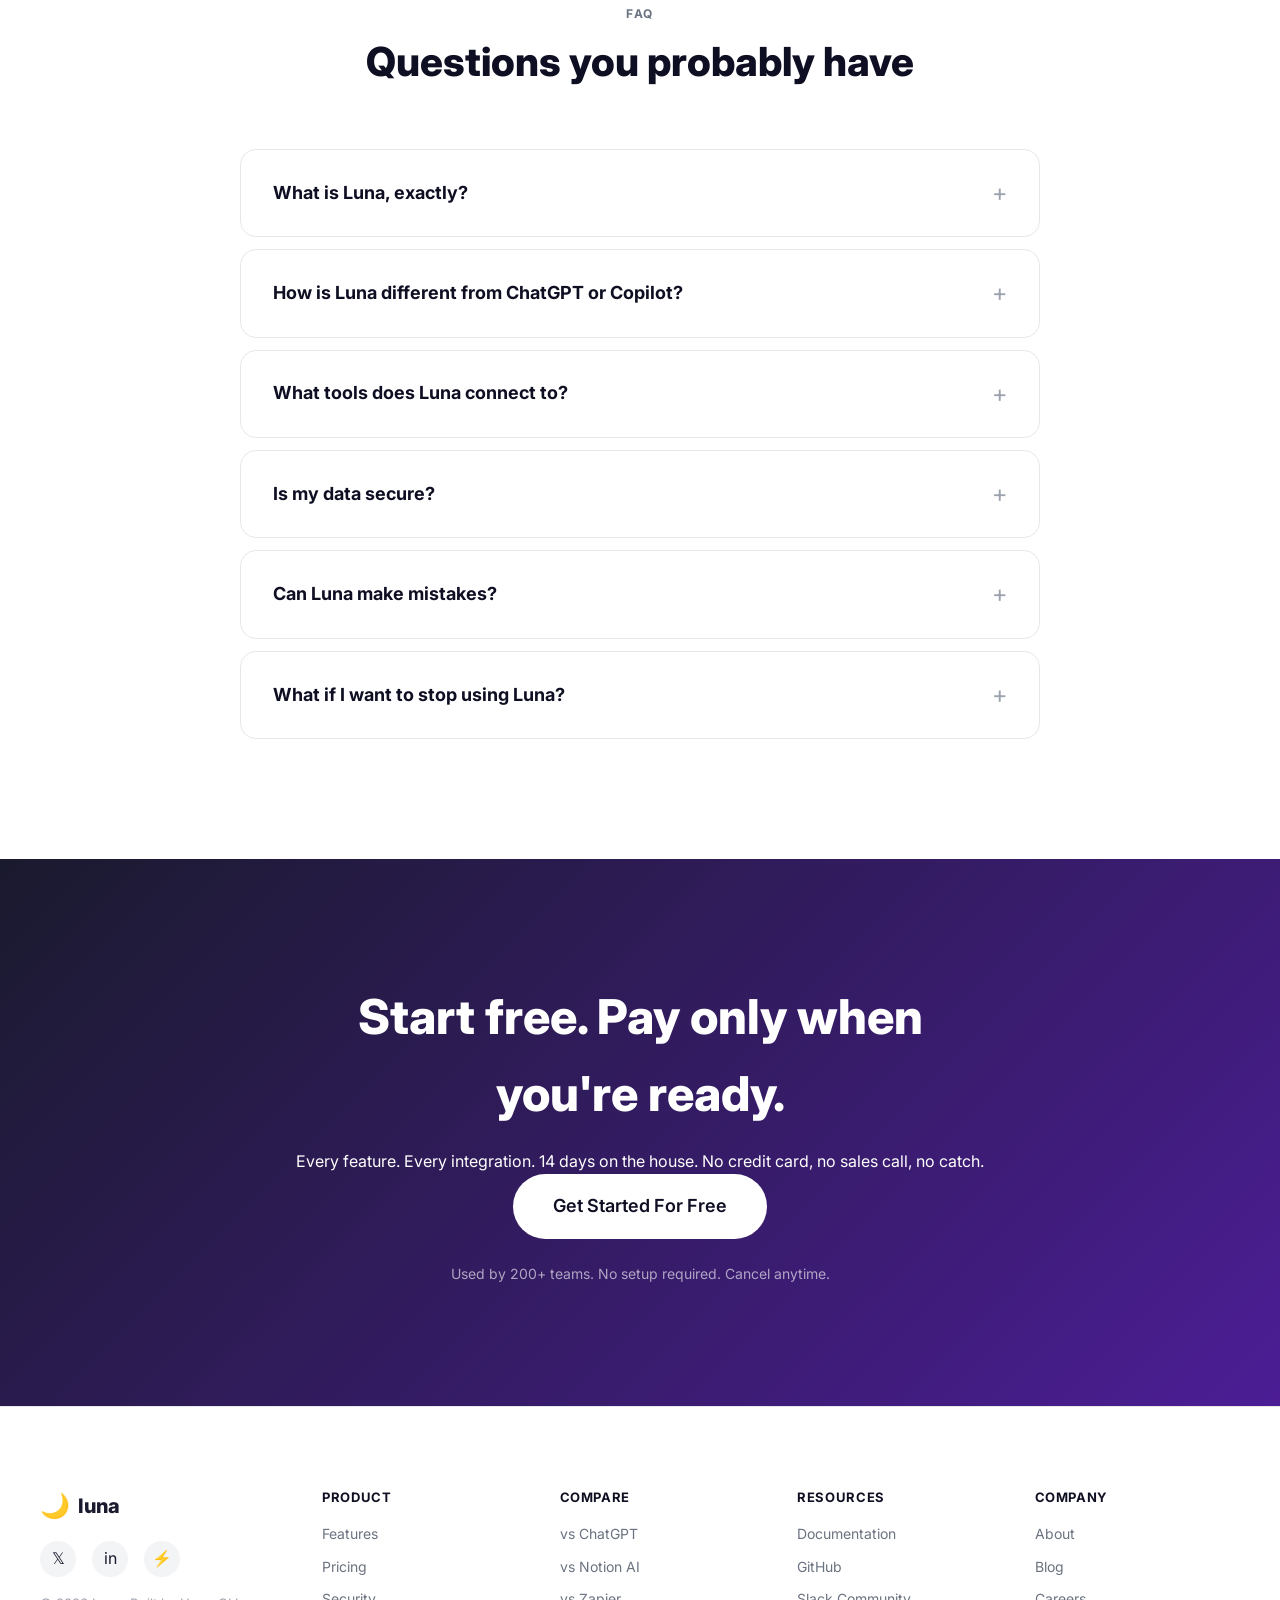
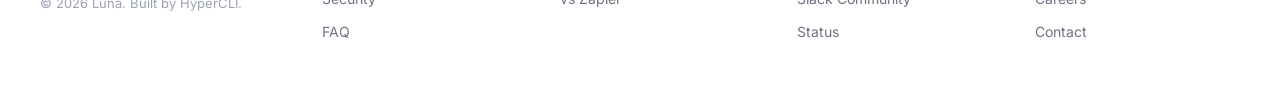
==== commit b889fc7b: "V3: Viktor-quality redesign with gradient hero, comparison tabs, testimonials, animated carousel" ====
--- a/index.html
+++ b/index.html
@@ -6,286 +6,413 @@
   <title>Luna — The AI Product Owner for teams that ship</title>
   <meta name="description" content="Luna joins your standups, grooms your backlog, flags blockers before they kill sprints — and writes the briefs your stakeholders actually read.">
   <link rel="preconnect" href="https://fonts.googleapis.com">
-  <link href="https://fonts.googleapis.com/css2?family=Inter:wght@400;500;600;700;800&display=swap" rel="stylesheet">
+  <link rel="preconnect" href="https://fonts.gstatic.com" crossorigin>
+  <link href="https://fonts.googleapis.com/css2?family=Inter:wght@400;500;600;700;800;900&display=swap" rel="stylesheet">
   <link rel="stylesheet" href="style.css">
 </head>
 <body>
+  <!-- Navigation -->
   <nav class="nav">
     <div class="nav-inner">
-      <div class="logo">
+      <a href="#" class="logo">
         <span class="logo-icon">🌙</span>
-        <span class="logo-text">Luna</span>
-      </div>
+        <span class="logo-text">luna</span>
+      </a>
       <div class="nav-links">
-        <a href="#capabilities">What she does</a>
+        <a href="#features">Why Luna</a>
+        <a href="#comparison">Compare</a>
         <a href="#how-it-works">How it works</a>
         <a href="#pricing">Pricing</a>
       </div>
-      <a href="#deploy" class="btn btn-small btn-primary">Add to Slack</a>
+      <a href="#cta" class="btn btn-primary btn-small">Start free</a>
     </div>
   </nav>
 
+  <!-- Hero -->
   <section class="hero">
     <div class="hero-inner">
-      <div class="hero-badge">
-        <span class="dot"></span>
-        Now in public beta — 200+ teams onboarded
-      </div>
-      <h1 class="hero-title">
-        Not another dashboard.<br>
-        <span class="gradient">A teammate.</span>
-      </h1>
-      <p class="hero-subtitle">
-        Luna lives in Slack, reads Linear, and watches GitHub. Every morning she tells you 
-        what's blocked, what's ready, and what your team should tackle first. Then she writes the brief.
-      </p>
-      <div class="hero-ctas">
-        <a href="#deploy" class="btn btn-primary btn-large">Add Luna to Slack →</a>
-        <a href="#demo" class="btn btn-secondary btn-large">See her run a standup</a>
-      </div>
-      <div class="hero-trust">
-        <div class="trust-avatars">
-          <div class="avatar">DM</div>
-          <div class="avatar">SH</div>
-          <div class="avatar">DN</div>
-          <div class="avatar">FM</div>
-          <div class="avatar-more">+12</div>
-        </div>
-        <p>Used by teams at HyperCLI, Engage The Crowd, and product-led startups</p>
-      </div>
-    </div>
-  </section>
-
-  <section class="demo" id="demo">
-    <div class="demo-inner">
-      <div class="demo-header">
-        <span class="demo-label">THIS IS WHAT SHE SENDS EVERY MORNING</span>
-        <h2>She talks like a PM. Because she <em>is</em> one.</h2>
-      </div>
-      <div class="chat-demo">
-        <div class="chat-message human">
-          <div class="chat-avatar">K</div>
-          <div class="chat-bubble">
-            <p>What's blocked this sprint?</p>
-          </div>
-        </div>
-        <div class="chat-message agent">
-          <div class="chat-avatar">🌙</div>
-          <div class="chat-bubble">
-            <p><strong>3 blockers need your attention:</strong></p>
-            <div class="blocker-list">
-              <div class="blocker-item">
-                <span class="blocker-tag urgent">URGENT</span>
-                <span class="blocker-title">HYP-142 — Auth redirect loop on iOS</span>
-                <span class="blocker-meta">4 days stale · @dmitry · no update since Tuesday</span>
-              </div>
-              <div class="blocker-item">
-                <span class="blocker-tag waiting">WAITING</span>
-                <span class="blocker-title">HYP-156 — Design system migration</span>
-                <span class="blocker-meta">Design review pending · @francisco · blocked by external agency</span>
-              </div>
-              <div class="blocker-item">
-                <span class="blocker-tag risk">AT RISK</span>
-                <span class="blocker-title">HYP-161 — API rate limit overhaul</span>
-                <span class="blocker-meta">Scope grew 40% · needs escalation to CTO</span>
-              </div>
-            </div>
-            <p class="chat-action">Want me to draft the escalation or suggest scope cuts for HYP-161?</p>
-          </div>
-        </div>
-        <div class="chat-message human">
-          <div class="chat-avatar">K</div>
-          <div class="chat-bubble">
-            <p>Groom the backlog</p>
-          </div>
-        </div>
-        <div class="chat-message agent">
-          <div class="chat-avatar">🌙</div>
-          <div class="chat-bubble">
-            <p><strong>Done.</strong> Here's what I found:</p>
-            <div class="groom-stats">
-              <div class="groom-stat">
-                <span class="stat-num">8</span>
-                <span class="stat-label">Missing acceptance criteria</span>
-              </div>
-              <div class="groom-stat">
-                <span class="stat-num">3</span>
-                <span class="stat-label">Stale &gt;14 days</span>
-              </div>
-              <div class="groom-stat">
-                <span class="stat-num">1</span>
-                <span class="stat-label">Duplicate detected</span>
-              </div>
-            </div>
-            <p class="chat-action">I RICE-scored the top 10 and moved 3 to "Ready for Sprint." <a href="#">View prioritized list →</a></p>
-          </div>
-        </div>
-      </div>
-    </div>
-  </section>
-
-  <section class="capabilities" id="capabilities">
-    <div class="capabilities-inner">
+      <div class="hero-content">
+        <div class="hero-badge">
+          <span class="dot"></span>
+          Now in public beta
+        </div>
+        <h1 class="hero-title">
+          Not a tool.<br>A hire.
+        </h1>
+        <p class="hero-subtitle">
+          Hire Luna and run your product team like it's 2x the size. The AI Product Owner that lives in Slack.
+        </p>
+        <div class="hero-ctas">
+          <a href="#cta" class="btn btn-primary btn-large">Get Started for Free</a>
+          <a href="#demo" class="btn btn-secondary btn-large">See a standup report</a>
+        </div>
+        <div class="hero-trust">
+          <div class="trust-item">
+            <svg width="20" height="20" viewBox="0 0 20 20" fill="none"><circle cx="10" cy="10" r="9" stroke="currentColor" stroke-width="1.5"/><path d="M6 10l3 3 5-5" stroke="currentColor" stroke-width="1.5" stroke-linecap="round" stroke-linejoin="round"/></svg>
+            <span>$0 to start</span>
+          </div>
+          <div class="trust-item">
+            <svg width="20" height="20" viewBox="0 0 20 20" fill="none"><circle cx="10" cy="10" r="9" stroke="currentColor" stroke-width="1.5"/><path d="M6 10l3 3 5-5" stroke="currentColor" stroke-width="1.5" stroke-linecap="round" stroke-linejoin="round"/></svg>
+            <span>No credit card</span>
+          </div>
+          <div class="trust-item">
+            <svg width="20" height="20" viewBox="0 0 20 20" fill="none"><circle cx="10" cy="10" r="9" stroke="currentColor" stroke-width="1.5"/><path d="M6 10l3 3 5-5" stroke="currentColor" stroke-width="1.5" stroke-linecap="round" stroke-linejoin="round"/></svg>
+            <span>SOC 2 compliant</span>
+          </div>
+        </div>
+      </div>
+      <div class="hero-visual">
+        <div class="slack-preview">
+          <div class="slack-tabs">
+            <button class="slack-tab" data-tab="slack">Slack</button>
+            <button class="slack-tab active" data-tab="discord">Discord</button>
+          </div>
+          <div class="slack-window" id="slack-window">
+            <div class="slack-channel-bar">
+              <span class="slack-hash">#</span> product-updates
+            </div>
+            <div class="slack-message">
+              <div class="slack-avatar">👩‍💼</div>
+              <div class="slack-msg-content">
+                <div class="slack-msg-header">
+                  <span class="slack-name">Sarah Chen</span>
+                  <span class="slack-time">8:45 AM</span>
+                </div>
+                <p>@Luna pull the sprint numbers and flag anything blocked</p>
+              </div>
+            </div>
+            <div class="slack-message">
+              <div class="slack-avatar luna">🌙</div>
+              <div class="slack-msg-content">
+                <div class="slack-msg-header">
+                  <span class="slack-name luna-name">Luna</span>
+                  <span class="slack-app">App</span>
+                  <span class="slack-time">8:46 AM</span>
+                </div>
+                <div class="slack-body">
+                  <p><strong>On it.</strong> Pulling from Linear, GitHub, and CI...</p>
+                  <div class="slack-apps">
+                    <span class="app-badge">📊 Linear</span>
+                    <span class="app-badge">🐙 GitHub</span>
+                    <span class="app-badge">🔄 CI</span>
+                  </div>
+                </div>
+              </div>
+            </div>
+          </div>
+        </div>
+      </div>
+    </div>
+    <div class="hero-logos">
+      <p>Trusted by product teams at</p>
+      <div class="logo-row">
+        <span class="company-logo">HyperCLI</span>
+        <span class="company-logo">Engage</span>
+        <span class="company-logo">True Classic</span>
+        <span class="company-logo">Growably</span>
+        <span class="company-logo">CollabED</span>
+      </div>
+    </div>
+  </section>
+
+  <!-- Problem Statement -->
+  <section class="problem">
+    <div class="problem-inner">
+      <h2 class="problem-title">
+        Luna is the Product Owner that does the work you
+        <span class="problem-carousel">
+          <span class="carousel-item active">can't get to.</span>
+          <span class="carousel-item">can't justify hiring for.</span>
+          <span class="carousel-item">shouldn't be doing yourself.</span>
+        </span>
+      </h2>
+      <a href="#cta" class="btn btn-primary">Get Started for Free</a>
+    </div>
+  </section>
+
+  <!-- Features -->
+  <section class="features" id="features">
+    <div class="features-inner">
       <div class="section-header">
-        <span class="section-label">WHAT SHE DOES</span>
-        <h2>The PM work that actually gets done</h2>
-        <p>Not a chatbot that answers questions. An agent that runs your product ops.</p>
-      </div>
-      <div class="capabilities-grid">
-        <div class="capability">
-          <div class="capability-icon">📊</div>
-          <h3>Know what's broken before standup starts</h3>
-          <p>Every morning, Luna reads Linear and GitHub overnight. She surfaces the 3 things that need discussion, the 2 that don't, and the 1 that needs escalation. Your standup ends in 8 minutes. Your team actually knows what's happening.</p>
-        </div>
-        <div class="capability">
-          <div class="capability-icon">🎯</div>
-          <h3>A backlog that doesn't lie</h3>
-          <p>Luna grooms daily. Missing acceptance criteria? Flagged. Stale for 2 weeks? Moved or killed. Duplicates? Merged. She RICE-scores everything and tells you what's actually ready for sprint. Your engineers stop picking up tickets that aren't tickets.</p>
-        </div>
-        <div class="capability">
-          <div class="capability-icon">📄</div>
-          <h3>Stakeholders who finally read updates</h3>
-          <p>Luna auto-generates briefs with velocity trends, scope creep alerts, and a risk register written in English — not Jira-ese. Delivered as PDFs that look like you spent 3 hours on them. Because she did.</p>
-        </div>
-        <div class="capability">
-          <div class="capability-icon">🔗</div>
-          <h3>No more "I thought that shipped"</h3>
-          <p>Luna links every PR to its ticket, checks CI status, and flags "merged but failing" before it hits staging. She knows what's deployed, what's broken, and who's fixing it. So you don't have to ask in Slack.</p>
-        </div>
-        <div class="capability">
-          <div class="capability-icon">🚨</div>
-          <h3>Blockers that die in 4 hours, not 4 days</h3>
-          <p>Luna detects stalled work before it becomes a problem. She nudges assignees, suggests reassignments, and drafts escalation messages — all before your next standup. Blockers don't age. They get solved.</p>
-        </div>
-        <div class="capability">
-          <div class="capability-icon">🔮</div>
-          <h3>Know what they're building before they announce it</h3>
-          <p>Luna monitors competitor moves, drafts battlecards, and alerts you to narrative shifts. Your next roadmap meeting starts with "Here's what they're doing" instead of "I think I saw something..."</p>
-        </div>
-      </div>
-    </div>
-  </section>
-
+        <span class="section-eyebrow">Why it feels like a hire</span>
+        <h2>Four things that make Luna a hire</h2>
+      </div>
+      <div class="features-grid">
+        <div class="feature-card">
+          <div class="feature-preview">
+            <div class="mini-slack">
+              <div class="mini-msg">
+                <div class="mini-avatar luna">🌙</div>
+                <div class="mini-content">
+                  <div class="mini-header"><span class="mini-name">Luna</span><span class="mini-app">App</span></div>
+                  <p>Done. The brief's in the channel.</p>
+                </div>
+              </div>
+            </div>
+          </div>
+          <div class="feature-text">
+            <h3>Real output, not just text</h3>
+            <p>Luna hands you the groomed backlog, the sprint brief, or the escalation draft. Not a wall of suggestions.</p>
+          </div>
+        </div>
+        <div class="feature-card">
+          <div class="feature-preview">
+            <div class="mini-slack">
+              <div class="mini-msg">
+                <div class="mini-avatar luna">🌙</div>
+                <div class="mini-content">
+                  <div class="mini-header"><span class="mini-name">Luna</span><span class="mini-app">App</span></div>
+                  <p>Pulled it from Linear, GitHub, and CI in one pass.</p>
+                </div>
+              </div>
+            </div>
+          </div>
+          <div class="feature-text">
+            <h3>One message, your whole stack</h3>
+            <p>Linear, GitHub, Slack, and your CI pipeline — connected in a single request. The work that crosses every system.</p>
+          </div>
+        </div>
+        <div class="feature-card">
+          <div class="feature-preview">
+            <div class="mini-slack">
+              <div class="mini-msg">
+                <div class="mini-avatar luna">🌙</div>
+                <div class="mini-content">
+                  <div class="mini-header"><span class="mini-name">Luna</span><span class="mini-app">App</span></div>
+                  <p>Posted your Monday brief. Same time next week.</p>
+                </div>
+              </div>
+            </div>
+          </div>
+          <div class="feature-text">
+            <h3>It works on a schedule</h3>
+            <p>Daily standup briefs, weekly sprint reports, all on autopilot. In your channel before you ask.</p>
+          </div>
+        </div>
+        <div class="feature-card">
+          <div class="feature-preview">
+            <div class="mini-slack">
+              <div class="mini-msg">
+                <div class="mini-avatar luna">🌙</div>
+                <div class="mini-content">
+                  <div class="mini-header"><span class="mini-name">Luna</span><span class="mini-app">App</span></div>
+                  <p>Used your usual format. I remembered.</p>
+                </div>
+              </div>
+            </div>
+          </div>
+          <div class="feature-text">
+            <h3>It learns your company</h3>
+            <p>It remembers your decisions, formats, and preferences — so you never repeat yourself.</p>
+          </div>
+        </div>
+      </div>
+    </div>
+  </section>
+
+  <!-- Comparison -->
+  <section class="comparison" id="comparison">
+    <div class="comparison-inner">
+      <div class="section-header">
+        <span class="section-eyebrow">The difference</span>
+        <h2>A chatbot answers. <span class="highlight">Luna delivers.</span></h2>
+        <p class="section-subtitle">Other AI hands you a plan and waits. Luna does the thing and posts the result.</p>
+      </div>
+      <div class="comparison-tabs">
+        <button class="comp-tab active" data-tab="standup">
+          <span class="tab-icon">📋</span>
+          Standup Prep
+        </button>
+        <button class="comp-tab" data-tab="grooming">
+          <span class="tab-icon">🧹</span>
+          Backlog Grooming
+        </button>
+        <button class="comp-tab" data-tab="briefs">
+          <span class="tab-icon">📊</span>
+          Sprint Briefs
+        </button>
+        <button class="comp-tab" data-tab="escalation">
+          <span class="tab-icon">🚨</span>
+          Blocker Escalation
+        </button>
+      </div>
+      <div class="comparison-content">
+        <div class="comp-panel active" data-panel="standup">
+          <div class="comp-col comp-them">
+            <h4>The old way</h4>
+            <div class="comp-item">
+              <div class="comp-logo">🤖</div>
+              <div class="comp-desc">
+                <strong>ChatGPT</strong>
+                <span>Tells you how to run a standup</span>
+              </div>
+            </div>
+            <div class="comp-item">
+              <div class="comp-logo">📋</div>
+              <div class="comp-desc">
+                <strong>Notion AI</strong>
+                <span>Summarizes your notes</span>
+              </div>
+            </div>
+            <div class="comp-item">
+              <div class="comp-logo">⚡</div>
+              <div class="comp-desc">
+                <strong>Zapier</strong>
+                <span>Moves data between apps</span>
+              </div>
+            </div>
+            <div class="comp-item">
+              <div class="comp-logo">💬</div>
+              <div class="comp-desc">
+                <strong>Claude</strong>
+                <span>Drafts a message. You send it.</span>
+              </div>
+            </div>
+          </div>
+          <div class="comp-vs">VS</div>
+          <div class="comp-col comp-us">
+            <div class="comp-luna-header">
+              <span class="luna-icon">🌙</span>
+              <strong>Luna</strong>
+            </div>
+            <div class="comp-check">
+              <svg width="20" height="20" viewBox="0 0 20 20" fill="none"><path d="M4 10l4 4 8-8" stroke="currentColor" stroke-width="2" stroke-linecap="round" stroke-linejoin="round"/></svg>
+              Reads Linear, GitHub, and CI overnight
+            </div>
+            <div class="comp-check">
+              <svg width="20" height="20" viewBox="0 0 20 20" fill="none"><path d="M4 10l4 4 8-8" stroke="currentColor" stroke-width="2" stroke-linecap="round" stroke-linejoin="round"/></svg>
+              Posts the brief to Slack by 9am
+            </div>
+            <div class="comp-check">
+              <svg width="20" height="20" viewBox="0 0 20 20" fill="none"><path d="M4 10l4 4 8-8" stroke="currentColor" stroke-width="2" stroke-linecap="round" stroke-linejoin="round"/></svg>
+              Flags blockers with owner and severity
+            </div>
+            <div class="comp-check">
+              <svg width="20" height="20" viewBox="0 0 20 20" fill="none"><path d="M4 10l4 4 8-8" stroke="currentColor" stroke-width="2" stroke-linecap="round" stroke-linejoin="round"/></svg>
+              Runs every day. You just read it.
+            </div>
+          </div>
+        </div>
+        <div class="comp-panel" data-panel="grooming">
+          <div class="comp-col comp-them">
+            <h4>The old way</h4>
+            <div class="comp-item">
+              <div class="comp-logo">🤖</div>
+              <div class="comp-desc"><strong>ChatGPT</strong><span>Suggests how to prioritize</span></div>
+            </div>
+            <div class="comp-item">
+              <div class="comp-logo">📋</div>
+              <div class="comp-desc"><strong>Notion AI</strong><span>Organizes your docs</span></div>
+            </div>
+            <div class="comp-item">
+              <div class="comp-logo">⚡</div>
+              <div class="comp-desc"><strong>Zapier</strong><span>Auto-moves tickets</span></div>
+            </div>
+            <div class="comp-item">
+              <div class="comp-logo">💬</div>
+              <div class="comp-desc"><strong>Claude</strong><span>Writes descriptions</span></div>
+            </div>
+          </div>
+          <div class="comp-vs">VS</div>
+          <div class="comp-col comp-us">
+            <div class="comp-luna-header"><span class="luna-icon">🌙</span><strong>Luna</strong></div>
+            <div class="comp-check"><svg width="20" height="20" viewBox="0 0 20 20" fill="none"><path d="M4 10l4 4 8-8" stroke="currentColor" stroke-width="2" stroke-linecap="round" stroke-linejoin="round"/></svg>RICE-scores every ticket daily</div>
+            <div class="comp-check"><svg width="20" height="20" viewBox="0 0 20 20" fill="none"><path d="M4 10l4 4 8-8" stroke="currentColor" stroke-width="2" stroke-linecap="round" stroke-linejoin="round"/></svg>Flags stale tickets in 4 hours</div>
+            <div class="comp-check"><svg width="20" height="20" viewBox="0 0 20 20" fill="none"><path d="M4 10l4 4 8-8" stroke="currentColor" stroke-width="2" stroke-linecap="round" stroke-linejoin="round"/></svg>Writes missing acceptance criteria</div>
+            <div class="comp-check"><svg width="20" height="20" viewBox="0 0 20 20" fill="none"><path d="M4 10l4 4 8-8" stroke="currentColor" stroke-width="2" stroke-linecap="round" stroke-linejoin="round"/></svg>You review suggestions in 10 min</div>
+          </div>
+        </div>
+        <div class="comp-panel" data-panel="briefs">
+          <div class="comp-col comp-them">
+            <h4>The old way</h4>
+            <div class="comp-item">
+              <div class="comp-logo">🤖</div>
+              <div class="comp-desc"><strong>ChatGPT</strong><span>Outlines what to include</span></div>
+            </div>
+            <div class="comp-item">
+              <div class="comp-logo">📋</div>
+              <div class="comp-desc"><strong>Notion AI</strong><span>Summarizes your wiki</span></div>
+            </div>
+            <div class="comp-item">
+              <div class="comp-logo">⚡</div>
+              <div class="comp-desc"><strong>Zapier</strong><span>Triggers a template</span></div>
+            </div>
+            <div class="comp-item">
+              <div class="comp-logo">💬</div>
+              <div class="comp-desc"><strong>Claude</strong><span>Drafts paragraphs</span></div>
+            </div>
+          </div>
+          <div class="comp-vs">VS</div>
+          <div class="comp-col comp-us">
+            <div class="comp-luna-header"><span class="luna-icon">🌙</span><strong>Luna</strong></div>
+            <div class="comp-check"><svg width="20" height="20" viewBox="0 0 20 20" fill="none"><path d="M4 10l4 4 8-8" stroke="currentColor" stroke-width="2" stroke-linecap="round" stroke-linejoin="round"/></svg>Auto-generates the full PDF brief</div>
+            <div class="comp-check"><svg width="20" height="20" viewBox="0 0 20 20" fill="none"><path d="M4 10l4 4 8-8" stroke="currentColor" stroke-width="2" stroke-linecap="round" stroke-linejoin="round"/></svg>Includes velocity, risk, and narrative</div>
+            <div class="comp-check"><svg width="20" height="20" viewBox="0 0 20 20" fill="none"><path d="M4 10l4 4 8-8" stroke="currentColor" stroke-width="2" stroke-linecap="round" stroke-linejoin="round"/></svg>Posts to Slack for stakeholders</div>
+            <div class="comp-check"><svg width="20" height="20" viewBox="0 0 20 20" fill="none"><path d="M4 10l4 4 8-8" stroke="currentColor" stroke-width="2" stroke-linecap="round" stroke-linejoin="round"/></svg>Stakeholders actually read them</div>
+          </div>
+        </div>
+        <div class="comp-panel" data-panel="escalation">
+          <div class="comp-col comp-them">
+            <h4>The old way</h4>
+            <div class="comp-item">
+              <div class="comp-logo">🤖</div>
+              <div class="comp-desc"><strong>ChatGPT</strong><span>Suggests escalation steps</span></div>
+            </div>
+            <div class="comp-item">
+              <div class="comp-logo">📋</div>
+              <div class="comp-desc"><strong>Notion AI</strong><span>Documents the issue</span></div>
+            </div>
+            <div class="comp-item">
+              <div class="comp-logo">⚡</div>
+              <div class="comp-desc"><strong>Zapier</strong><span>Sends a notification</span></div>
+            </div>
+            <div class="comp-item">
+              <div class="comp-logo">💬</div>
+              <div class="comp-desc"><strong>Claude</strong><span>Drafts the message</span></div>
+            </div>
+          </div>
+          <div class="comp-vs">VS</div>
+          <div class="comp-col comp-us">
+            <div class="comp-luna-header"><span class="luna-icon">🌙</span><strong>Luna</strong></div>
+            <div class="comp-check"><svg width="20" height="20" viewBox="0 0 20 20" fill="none"><path d="M4 10l4 4 8-8" stroke="currentColor" stroke-width="2" stroke-linecap="round" stroke-linejoin="round"/></svg>Detects stalled work in 4 hours</div>
+            <div class="comp-check"><svg width="20" height="20" viewBox="0 0 20 20" fill="none"><path d="M4 10l4 4 8-8" stroke="currentColor" stroke-width="2" stroke-linecap="round" stroke-linejoin="round"/></svg>Nudges the owner automatically</div>
+            <div class="comp-check"><svg width="20" height="20" viewBox="0 0 20 20" fill="none"><path d="M4 10l4 4 8-8" stroke="currentColor" stroke-width="2" stroke-linecap="round" stroke-linejoin="round"/></svg>Drafts escalation with context</div>
+            <div class="comp-check"><svg width="20" height="20" viewBox="0 0 20 20" fill="none"><path d="M4 10l4 4 8-8" stroke="currentColor" stroke-width="2" stroke-linecap="round" stroke-linejoin="round"/></svg>You just approve and send</div>
+          </div>
+        </div>
+      </div>
+    </div>
+  </section>
+
+  <!-- How It Works -->
   <section class="how-it-works" id="how-it-works">
     <div class="how-inner">
       <div class="section-header">
-        <span class="section-label">HOW IT WORKS</span>
-        <h2>From zero to standup in 3 steps</h2>
+        <span class="section-eyebrow">How it works</span>
+        <h2>Plug-and-play. Live in two minutes.</h2>
+        <p class="section-subtitle">No setup project. No IT ticket. No training videos.</p>
       </div>
       <div class="steps">
         <div class="step">
-          <div class="step-num">1</div>
-          <h3>Add her to Slack</h3>
-          <p>One-click install from the Slack App Directory. Takes 60 seconds. No engineering required.</p>
-        </div>
-        <div class="step-arrow">→</div>
-        <div class="step">
-          <div class="step-num">2</div>
-          <h3>Connect your tools</h3>
-          <p>OAuth with Linear, GitHub, and whatever else you use. 5 minutes. She starts reading immediately.</p>
-        </div>
-        <div class="step-arrow">→</div>
-        <div class="step">
-          <div class="step-num">3</div>
-          <h3>She runs product ops</h3>
-          <p>Daily standups. Weekly briefs. Continuous grooming. Blocker escalation. She doesn't sleep. You do.</p>
-        </div>
-      </div>
-    </div>
-  </section>
-
-  <section class="proof">
-    <div class="proof-inner">
-      <div class="section-header">
-        <span class="section-label">PROOF</span>
-        <h2>Real teams. Real velocity.</h2>
-      </div>
-      <div class="metrics">
-        <div class="metric">
-          <span class="metric-num">40%</span>
-          <span class="metric-label">Fewer stale tickets<br><small>closed or moved within 24 hours</small></span>
-        </div>
-        <div class="metric">
-          <span class="metric-num">6 hrs</span>
-          <span class="metric-label">Saved weekly per engineer<br><small>no more status hunting</small></span>
-        </div>
-        <div class="metric">
-          <span class="metric-num">3x</span>
-          <span class="metric-label">Faster blocker resolution<br><small>from 3 days to 4 hours</small></span>
-        </div>
-      </div>
-      <div class="testimonials">
-        <div class="testimonial">
-          <p>"Luna found 14 stale tickets we'd forgotten about. 3 of them were blocking feature work. We shipped 2 days early."</p>
-          <div class="testimonial-author">
-            <span class="author-name">Sam Heyer</span>
-            <span class="author-role">CEO, Engage The Crowd</span>
-          </div>
-        </div>
-        <div class="testimonial">
-          <p>"I used to spend Sunday nights prepping for Monday standup. Luna does it by 9am. I got my Sundays back."</p>
-          <div class="testimonial-author">
-            <span class="author-name">Francisco Molina</span>
-            <span class="author-role">Engineering Lead, HyperCLI</span>
-          </div>
-        </div>
-        <div class="testimonial">
-          <p>"Our stakeholders stopped asking 'what's the status?' because Luna's briefs actually answer the question."</p>
-          <div class="testimonial-author">
-            <span class="author-name">Dmitry Nedospasov</span>
-            <span class="author-role">CTO, HyperCLI</span>
-          </div>
-        </div>
-      </div>
-    </div>
-  </section>
-
-  <section class="pricing" id="pricing">
-    <div class="pricing-inner">
-      <div class="section-header">
-        <span class="section-label">PRICING</span>
-        <h2>Start free. Scale when you ship.</h2>
-      </div>
-      <div class="pricing-grid">
-        <div class="pricing-card">
-          <div class="pricing-header">
-            <h3>Starter</h3>
-            <div class="pricing-price">
-              <span class="price">$0</span>
-              <span class="period">/month</span>
-            </div>
-            <p>For solo PMs and small teams getting started</p>
-          </div>
-          <ul class="pricing-features">
-            <li>1 workspace, 1 project</li>
-            <li>Slack + Linear daily digests</li>
-            <li>Basic backlog grooming (50 tickets/week)</li>
-            <li>Community support</li>
-          </ul>
-          <a href="#" class="btn btn-outline">Hire Luna — Free</a>
-        </div>
-        <div class="pricing-card featured">
-          <div class="pricing-badge">Most popular</div>
-          <div class="pricing-header">
-            <h3>Pro</h3>
-            <div class="pricing-price">
+          <div class="step-icon">
+            <svg width="48" height="48" viewBox="0 0 48 48" fill="none"><rect x="8" y="12" width="32" height="24" rx="4" stroke="currentColor" stroke-width="2"/><path d="M16 20h16M16 26h10" stroke="currentColor" stroke-width="2" stroke-linecap="round"/></svg>
+          </div>
+          <h3>Add to Slack</h3>
               <span class="price">$49</span>
               <span class="period">/user/mo</span>
             </div>
-            <p>For teams that want Luna to <em>run</em> product ops</p>
+            <p>For teams that ship every week</p>
           </div>
           <ul class="pricing-features">
-            <li>Unlimited workspaces & projects</li>
-            <li>GitHub integration + CI correlation</li>
-            <li>Auto-generated sprint briefs (PDF + Slack)</li>
-            <li>Competitive intelligence + battlecards</li>
-            <li>Custom skills (train Luna on your processes)</li>
-            <li>Priority support, 4-hour response</li>
+            <li><svg width="16" height="16" viewBox="0 0 16 16" fill="none"><path d="M3 8l3 3 7-7" stroke="currentColor" stroke-width="1.5" stroke-linecap="round" stroke-linejoin="round"/></svg>Unlimited workspaces</li>
+            <li><svg width="16" height="16" viewBox="0 0 16 16" fill="none"><path d="M3 8l3 3 7-7" stroke="currentColor" stroke-width="1.5" stroke-linecap="round" stroke-linejoin="round"/></svg>GitHub + CI integration</li>
+            <li><svg width="16" height="16" viewBox="0 0 16 16" fill="none"><path d="M3 8l3 3 7-7" stroke="currentColor" stroke-width="1.5" stroke-linecap="round" stroke-linejoin="round"/></svg>Auto-generated sprint briefs</li>
+            <li><svg width="16" height="16" viewBox="0 0 16 16" fill="none"><path d="M3 8l3 3 7-7" stroke="currentColor" stroke-width="1.5" stroke-linecap="round" stroke-linejoin="round"/></svg>Competitive intelligence</li>
+            <li><svg width="16" height="16" viewBox="0 0 16 16" fill="none"><path d="M3 8l3 3 7-7" stroke="currentColor" stroke-width="1.5" stroke-linecap="round" stroke-linejoin="round"/></svg>Custom skills</li>
+            <li><svg width="16" height="16" viewBox="0 0 16 16" fill="none"><path d="M3 8l3 3 7-7" stroke="currentColor" stroke-width="1.5" stroke-linecap="round" stroke-linejoin="round"/></svg>Priority support</li>
           </ul>
-          <div class="pricing-quote">
-            "Luna saves our PM 6 hours a week. At $49/mo, she pays for herself in a day."
-          </div>
-          <a href="#" class="btn btn-primary">Start Pro Trial — 14 Days Free</a>
+          <div class="pricing-quote">"Luna saves our PM 6 hours a week. She pays for herself in a day."</div>
+          <a href="#" class="btn btn-primary">Start 14-Day Free Trial</a>
         </div>
         <div class="pricing-card">
           <div class="pricing-header">
@@ -294,14 +421,14 @@
               <span class="price">Talk</span>
               <span class="period">to us</span>
             </div>
-            <p>For orgs that need Luna everywhere, securely</p>
+            <p>For orgs that need Luna everywhere</p>
           </div>
           <ul class="pricing-features">
-            <li>SSO/SAML, SCIM provisioning</li>
-            <li>Audit logs & compliance (SOC 2)</li>
-            <li>Custom adapters: Jira, Azure, Asana</li>
-            <li>Dedicated onboarding + training</li>
-            <li>99.9% SLA, dedicated support</li>
+            <li><svg width="16" height="16" viewBox="0 0 16 16" fill="none"><path d="M3 8l3 3 7-7" stroke="currentColor" stroke-width="1.5" stroke-linecap="round" stroke-linejoin="round"/></svg>SSO/SAML</li>
+            <li><svg width="16" height="16" viewBox="0 0 16 16" fill="none"><path d="M3 8l3 3 7-7" stroke="currentColor" stroke-width="1.5" stroke-linecap="round" stroke-linejoin="round"/></svg>Audit logs & SOC 2</li>
+            <li><svg width="16" height="16" viewBox="0 0 16 16" fill="none"><path d="M3 8l3 3 7-7" stroke="currentColor" stroke-width="1.5" stroke-linecap="round" stroke-linejoin="round"/></svg>Custom adapters (Jira, Azure, etc.)</li>
+            <li><svg width="16" height="16" viewBox="0 0 16 16" fill="none"><path d="M3 8l3 3 7-7" stroke="currentColor" stroke-width="1.5" stroke-linecap="round" stroke-linejoin="round"/></svg>Dedicated onboarding</li>
+            <li><svg width="16" height="16" viewBox="0 0 16 16" fill="none"><path d="M3 8l3 3 7-7" stroke="currentColor" stroke-width="1.5" stroke-linecap="round" stroke-linejoin="round"/></svg>99.9% SLA</li>
           </ul>
           <a href="#" class="btn btn-outline">Contact Sales</a>
         </div>
@@ -309,29 +436,120 @@
     </div>
   </section>
 
-  <section class="cta" id="deploy">
+  <!-- FAQ -->
+  <section class="faq">
+    <div class="faq-inner">
+      <div class="section-header">
+        <span class="section-eyebrow">FAQ</span>
+        <h2>Questions you probably have</h2>
+      </div>
+      <div class="faq-list">
+        <details class="faq-item">
+          <summary>What is Luna, exactly?</summary>
+          <p>Luna is an AI Product Owner that lives in Slack. She reads your Linear backlog, watches your GitHub repos, and posts daily briefs with what's blocked, what's ready, and what needs your attention. She also grooms your backlog, writes sprint briefs, and escalates blockers.</p>
+        </details>
+        <details class="faq-item">
+          <summary>How is Luna different from ChatGPT or Copilot?</summary>
+          <p>ChatGPT answers questions. Luna does the work. She doesn't just tell you what's blocked — she posts it to Slack, suggests fixes, drafts escalation messages, and tracks until it's resolved. She doesn't summarize your meetings — she prevents the problems that make meetings necessary.</p>
+        </details>
+        <details class="faq-item">
+          <summary>What tools does Luna connect to?</summary>
+          <p>Linear, Slack, and GitHub out of the box. Jira, Asana, Monday.com, and Azure DevOps on Pro and Enterprise. If your tool isn't supported, we build custom adapters.</p>
+        </details>
+        <details class="faq-item">
+          <summary>Is my data secure?</summary>
+          <p>Yes. Luna only reads the channels and repos you give her access to. Your data is encrypted in transit and at rest. We don't train on your data. SOC 2 Type II certified.</p>
+        </details>
+        <details class="faq-item">
+          <summary>Can Luna make mistakes?</summary>
+          <p>Luna is capable, not infallible. She double-checks her work and asks for confirmation before high-stakes actions like moving tickets to Done or escalating to executives. You stay in control.</p>
+        </details>
+        <details class="faq-item">
+          <summary>What if I want to stop using Luna?</summary>
+          <p>Remove her from Slack. That's it. No lock-in, no data hostage. Your backlog stays in Linear, your repos stay in GitHub. Luna just stops posting.</p>
+        </details>
+      </div>
+    </div>
+  </section>
+
+  <!-- CTA -->
+  <section class="cta" id="cta">
     <div class="cta-inner">
-      <h2>Hire your Product Owner today</h2>
-      <p>One Slack invite. She starts Monday.</p>
-      <a href="#" class="btn btn-primary btn-large">Add Luna to Slack →</a>
-      <p class="cta-note">No credit card. She works free for 14 days. Cancel anytime.</p>
-    </div>
-  </section>
-
+      <h2>Start free. Pay only when you're ready.</h2>
+      <p>Every feature. Every integration. 14 days on the house. No credit card, no sales call, no catch.</p>
+      <a href="#" class="btn btn-primary btn-large">Get Started For Free</a>
+      <p class="cta-note">Used by 200+ teams. No setup required. Cancel anytime.</p>
+    </div>
+  </section>
+
+  <!-- Footer -->
   <footer class="footer">
     <div class="footer-inner">
-      <div class="footer-brand">
-        <span class="logo-icon">🌙</span>
-        <span>Luna</span>
+      <div class="footer-left">
+        <div class="footer-brand">
+          <span class="logo-icon">🌙</span>
+          <span>luna</span>
+        </div>
+        <div class="footer-social">
+          <a href="#" aria-label="Twitter">𝕏</a>
+          <a href="#" aria-label="LinkedIn">in</a>
+          <a href="#" aria-label="GitHub">⚡</a>
+        </div>
+        <p class="footer-copy">© 2026 Luna. Built by HyperCLI.</p>
       </div>
       <div class="footer-links">
-        <a href="#">Documentation</a>
-        <a href="#">GitHub</a>
-        <a href="#">Slack community</a>
-        <a href="#">Status</a>
-      </div>
-      <p class="footer-copy">© 2026 Luna. Built by HyperCLI.</p>
+        <div class="footer-col">
+          <h4>Product</h4>
+          <a href="#features">Features</a>
+          <a href="#pricing">Pricing</a>
+          <a href="#">Security</a>
+          <a href="#faq">FAQ</a>
+        </div>
+        <div class="footer-col">
+          <h4>Compare</h4>
+          <a href="#">vs ChatGPT</a>
+          <a href="#">vs Notion AI</a>
+          <a href="#">vs Zapier</a>
+        </div>
+        <div class="footer-col">
+          <h4>Resources</h4>
+          <a href="#">Documentation</a>
+          <a href="#">GitHub</a>
+          <a href="#">Slack Community</a>
+          <a href="#">Status</a>
+        </div>
+        <div class="footer-col">
+          <h4>Company</h4>
+          <a href="#">About</a>
+          <a href="#">Blog</a>
+          <a href="#">Careers</a>
+          <a href="#">Contact</a>
+        </div>
+      </div>
     </div>
   </footer>
+
+  <script>
+    // Carousel animation
+    const items = document.querySelectorAll('.carousel-item');
+    let current = 0;
+    setInterval(() => {
+      items[current].classList.remove('active');
+      current = (current + 1) % items.length;
+      items[current].classList.add('active');
+    }, 3000);
+
+    // Comparison tabs
+    document.querySelectorAll('.comp-tab').forEach(tab => {
+      tab.addEventListener('click', () => {
+        const target = tab.dataset.tab;
+        document.querySelectorAll('.comp-tab').forEach(t => t.classList.remove('active'));
+        tab.classList.add('active');
+        document.querySelectorAll('.comp-panel').forEach(p => {
+          p.classList.toggle('active', p.dataset.panel === target);
+        });
+      });
+    });
+  </script>
 </body>
-</html>+</html>
--- a/style.css
+++ b/style.css
@@ -1,869 +1,238 @@
-:root {
-  --bg: #0a0a0f;
-  --bg-elevated: #12121a;
-  --bg-card: #1a1a24;
-  --border: #2a2a3a;
-  --border-hover: #3a3a50;
-  --text: #f0f0f5;
-  --text-secondary: #a0a0b0;
-  --text-muted: #606070;
-  --accent: #8b5cf6;
-  --accent-light: #a78bfa;
-  --accent-glow: rgba(139, 92, 246, 0.15);
-  --success: #22c55e;
-  --warning: #f59e0b;
-  --danger: #ef4444;
-  --gradient-start: #8b5cf6;
-  --gradient-end: #ec4899;
-  --radius: 16px;
-  --radius-sm: 12px;
-  --shadow: 0 4px 24px rgba(0, 0, 0, 0.4);
-  --shadow-lg: 0 8px 40px rgba(0, 0, 0, 0.5);
+*,*::before,*::after{box-sizing:border-box;margin:0;padding:0}
+html{scroll-behavior:smooth}
+body{font-family:'Inter',-apple-system,BlinkMacSystemFont,sans-serif;color:#1a1a2e;line-height:1.6;background:#fff;-webkit-font-smoothing:antialiased}
+a{color:inherit;text-decoration:none}
+
+.btn{display:inline-flex;align-items:center;justify-content:center;gap:8px;font-family:inherit;font-weight:600;border-radius:9999px;border:none;cursor:pointer;transition:all .2s;text-decoration:none}
+.btn-primary{background:#0f0f23;color:#fff;padding:12px 28px}
+.btn-primary:hover{background:#1a1a3e;transform:translateY(-1px)}
+.btn-secondary{background:transparent;color:inherit;border:1.5px solid currentColor;padding:12px 28px}
+.btn-secondary:hover{background:rgba(255,255,255,.1)}
+.btn-small{padding:8px 20px;font-size:14px}
+.btn-large{padding:16px 32px;font-size:16px}
+.btn-outline{background:transparent;color:#0f0f23;border:1.5px solid #e5e7eb;padding:12px 28px;width:100%}
+.btn-outline:hover{border-color:#9ca3af}
+
+.nav{position:fixed;top:16px;left:50%;transform:translateX(-50%);z-index:1000;width:calc(100% - 32px);max-width:1200px}
+.nav-inner{display:flex;align-items:center;justify-content:space-between;padding:12px 24px;background:rgba(255,255,255,.85);backdrop-filter:blur(20px);border-radius:9999px;border:1px solid rgba(0,0,0,.05);box-shadow:0 4px 24px rgba(0,0,0,.04)}
+.logo{display:flex;align-items:center;gap:8px;font-weight:800;font-size:20px}
+.logo-icon{font-size:24px}
+.nav-links{display:flex;gap:32px}
+.nav-links a{font-size:14px;font-weight:500;color:#6b7280;transition:color .2s}
+.nav-links a:hover{color:#0f0f23}
+
+.hero{min-height:100vh;background:linear-gradient(135deg,#667eea 0%,#764ba2 25%,#f093fb 50%,#f5576c 75%,#fdba74 100%);background-size:400% 400%;animation:gradShift 15s ease infinite;color:#fff;padding:140px 24px 80px;display:flex;flex-direction:column;align-items:center}
+@keyframes gradShift{0%{background-position:0% 50%}50%{background-position:100% 50%}100%{background-position:0% 50%}}
+
+.hero-inner{max-width:1200px;width:100%;display:grid;grid-template-columns:1fr 1fr;gap:80px;align-items:center}
+.hero-badge{display:inline-flex;align-items:center;gap:8px;background:rgba(255,255,255,.15);backdrop-filter:blur(10px);padding:8px 16px;border-radius:9999px;font-size:13px;font-weight:500;margin-bottom:24px;border:1px solid rgba(255,255,255,.1)}
+.dot{width:8px;height:8px;background:#4ade80;border-radius:50%;animation:pulse 2s infinite}
+@keyframes pulse{0%,100%{opacity:1}50%{opacity:.5}}
+.hero-title{font-size:72px;font-weight:900;line-height:1.05;letter-spacing:-.03em;margin-bottom:24px}
+.hero-subtitle{font-size:20px;line-height:1.6;opacity:.9;max-width:480px;margin-bottom:32px}
+.hero-ctas{display:flex;gap:16px;margin-bottom:32px}
+.hero-trust{display:flex;gap:24px}
+.trust-item{display:flex;align-items:center;gap:8px;font-size:14px;font-weight:500;opacity:.85}
+
+.hero-visual{display:flex;justify-content:center;align-items:center}
+.slack-preview{background:#fff;border-radius:16px;box-shadow:0 25px 80px rgba(0,0,0,.3);overflow:hidden;width:100%;max-width:480px}
+.slack-tabs{display:flex;background:#f8f9fa;border-bottom:1px solid #e5e7eb}
+.slack-tab{flex:1;padding:12px;text-align:center;font-size:13px;font-weight:600;color:#9ca3af;background:none;border:none;cursor:pointer;transition:all .2s}
+.slack-tab.active{color:#0f0f23;background:#fff;border-bottom:2px solid #8b5cf6}
+.slack-window{padding:20px;background:#fff;min-height:300px}
+.slack-channel-bar{display:flex;align-items:center;gap:6px;font-size:14px;font-weight:700;color:#1f2937;padding-bottom:16px;border-bottom:1px solid #e5e7eb;margin-bottom:16px}
+.slack-hash{color:#9ca3af;font-size:18px}
+.slack-message{display:flex;gap:12px;margin-bottom:16px}
+.slack-avatar{width:36px;height:36px;border-radius:6px;display:flex;align-items:center;justify-content:center;font-size:18px;background:#f3f4f6;flex-shrink:0}
+.slack-avatar.luna{background:#f3e8ff}
+.slack-msg-content{flex:1}
+.slack-msg-header{display:flex;align-items:center;gap:6px;margin-bottom:4px}
+.slack-name{font-weight:700;font-size:14px;color:#1f2937}
+.slack-name.luna-name{color:#6d28d9}
+.slack-app{font-size:11px;font-weight:600;color:#6b7280;background:#f3f4f6;padding:2px 6px;border-radius:4px}
+.slack-time{font-size:12px;color:#9ca3af}
+.slack-body p{font-size:14px;color:#374151;line-height:1.5}
+.slack-apps{display:flex;gap:8px;margin-top:10px}
+.app-badge{display:inline-flex;align-items:center;gap:4px;font-size:12px;font-weight:600;color:#4b5563;background:#f9fafb;padding:4px 10px;border-radius:6px;border:1px solid #e5e7eb}
+
+.hero-logos{margin-top:80px;text-align:center}
+.hero-logos p{font-size:14px;font-weight:500;opacity:.7;margin-bottom:20px;text-transform:uppercase;letter-spacing:.1em}
+.logo-row{display:flex;justify-content:center;gap:40px;flex-wrap:wrap}
+.company-logo{font-size:18px;font-weight:700;opacity:.6;filter:brightness(0) invert(1)}
+
+.problem{padding:120px 24px;background:#fff;text-align:center}
+.problem-inner{max-width:900px;margin:0 auto}
+.problem-title{font-size:42px;font-weight:800;line-height:1.2;color:#0f0f23;margin-bottom:32px}
+.problem-carousel{display:block;position:relative;height:1.2em;overflow:hidden}
+.carousel-item{display:block;position:absolute;width:100%;color:#6d28d9;opacity:0;transform:translateY(20px);transition:all .6s ease}
+.carousel-item.active{opacity:1;transform:translateY(0)}
+
+.section-header{text-align:center;max-width:700px;margin:0 auto 64px}
+.section-eyebrow{display:inline-block;font-size:12px;font-weight:700;text-transform:uppercase;letter-spacing:.15em;color:#6b7280;margin-bottom:16px}
+.section-header h2{font-size:40px;font-weight:800;line-height:1.15;color:#0f0f23}
+.section-subtitle{font-size:18px;color:#4b5563;margin-top:16px}
+
+.features{padding:120px 24px;background:#f9fafb}
+.features-inner{max-width:1200px;margin:0 auto}
+.features-grid{display:grid;grid-template-columns:repeat(2,1fr);gap:32px}
+.feature-card{background:#fff;border-radius:20px;padding:40px;display:flex;gap:32px;align-items:flex-start;box-shadow:0 2px 16px rgba(0,0,0,.04);transition:transform .2s,box-shadow .2s}
+.feature-card:hover{transform:translateY(-4px);box-shadow:0 12px 40px rgba(0,0,0,.08)}
+.feature-preview{flex-shrink:0}
+.mini-slack{background:#fff;border:1px solid #e5e7eb;border-radius:12px;padding:16px;width:240px}
+.mini-msg{display:flex;gap:10px}
+.mini-avatar{width:32px;height:32px;border-radius:6px;display:flex;align-items:center;justify-content:center;background:#f3e8ff;flex-shrink:0;font-size:16px}
+.mini-content{flex:1}
+.mini-header{display:flex;align-items:center;gap:6px;margin-bottom:4px}
+.mini-name{font-weight:700;font-size:13px;color:#6d28d9}
+.mini-app{font-size:10px;color:#6b7280;background:#f3f4f6;padding:1px 5px;border-radius:3px}
+.mini-content p{font-size:13px;color:#374151;line-height:1.4}
+.feature-text h3{font-size:20px;font-weight:700;color:#0f0f23;margin-bottom:8px}
+.feature-text p{font-size:15px;color:#6b7280;line-height:1.6}
+
+.comparison{padding:120px 24px;background:#f3f4f6}
+.comparison-inner{max-width:1000px;margin:0 auto}
+.comparison .section-header h2 .highlight{color:#6d28d9}
+.comparison-tabs{display:flex;gap:8px;justify-content:center;margin-bottom:40px;flex-wrap:wrap}
+.comp-tab{display:flex;align-items:center;gap:8px;padding:10px 20px;border-radius:9999px;font-size:14px;font-weight:600;color:#6b7280;background:#fff;border:1px solid #e5e7eb;cursor:pointer;transition:all .2s}
+.comp-tab.active{background:#0f0f23;color:#fff;border-color:#0f0f23}
+.tab-icon{font-size:16px}
+.comparison-content{position:relative}
+.comp-panel{display:none;grid-template-columns:1fr auto 1fr;gap:32px;align-items:start}
+.comp-panel.active{display:grid}
+.comp-col{background:#fff;border-radius:20px;padding:32px}
+.comp-col h4{font-size:12px;font-weight:700;text-transform:uppercase;letter-spacing:.1em;color:#6b7280;margin-bottom:24px}
+.comp-item{display:flex;gap:12px;align-items:flex-start;margin-bottom:20px}
+.comp-logo{width:40px;height:40px;border-radius:10px;background:#f9fafb;display:flex;align-items:center;justify-content:center;font-size:20px;flex-shrink:0}
+.comp-desc strong{display:block;font-size:14px;font-weight:700;color:#0f0f23;margin-bottom:2px}
+.comp-desc span{font-size:13px;color:#6b7280}
+.comp-vs{display:flex;align-items:center;justify-content:center;font-size:12px;font-weight:800;color:#9ca3af;text-transform:uppercase;letter-spacing:.1em;padding-top:60px}
+.comp-us{background:#0f0f23;color:#fff}
+.comp-luna-header{display:flex;align-items:center;gap:10px;margin-bottom:24px}
+.luna-icon{font-size:24px}
+.comp-luna-header strong{font-size:18px}
+.comp-check{display:flex;align-items:flex-start;gap:10px;font-size:14px;line-height:1.5;margin-bottom:16px;color:rgba(255,255,255,.9)}
+.comp-check svg{flex-shrink:0;margin-top:2px}
+
+.how-it-works{padding:120px 24px;background:#fff}
+.how-inner{max-width:1200px;margin:0 auto}
+.steps{display:grid;grid-template-columns:repeat(3,1fr);gap:48px}
+.step{text-align:center}
+.step-icon{display:inline-flex;align-items:center;justify-content:center;width:96px;height:96px;background:#f3e8ff;border-radius:24px;color:#6d28d9;margin-bottom:24px}
+.step h3{font-size:20px;font-weight:700;color:#0f0f23;margin-bottom:12px}
+.step p{font-size:15px;color:#6b7280;line-height:1.6}
+.how-cta{text-align:center;margin-top:48px}
+
+.control{padding:120px 24px;background:#f9fafb}
+.control-inner{max-width:900px;margin:0 auto;text-align:center}
+.control-grid{display:grid;grid-template-columns:repeat(3,1fr);gap:32px;margin-bottom:40px}
+.control-item{text-align:center}
+.control-icon{font-size:40px;margin-bottom:16px}
+.control-item p{font-size:15px;color:#6b7280;line-height:1.6}
+
+.testimonials{padding:120px 24px;background:#f3f4f6}
+.testimonials-inner{max-width:1200px;margin:0 auto}
+.testimonials-grid{display:grid;grid-template-columns:repeat(3,1fr);gap:32px}
+.testimonial{background:#fff;border-radius:20px;padding:40px;box-shadow:0 2px 16px rgba(0,0,0,.04)}
+.testimonial-badge{display:inline-flex;align-items:center;gap:6px;background:#d1fae5;padding:6px 14px;border-radius:9999px;margin-bottom:20px}
+.saved-label{font-size:12px;font-weight:700;color:#10b981}
+.saved-time{font-size:12px;font-weight:700;color:#0f0f23}
+.testimonial blockquote{font-size:18px;font-weight:500;line-height:1.5;color:#0f0f23;margin-bottom:24px}
+.testimonial-author{display:flex;align-items:center;gap:12px}
+.author-avatar{width:44px;height:44px;border-radius:50%;background:#f3e8ff;display:flex;align-items:center;justify-content:center;font-size:18px;font-weight:700;color:#6d28d9}
+.author-name{font-weight:700;font-size:14px;color:#0f0f23}
+.author-role{font-size:13px;color:#6b7280}
+
+.ask-ai{padding:120px 24px;background:#fff}
+.ask-ai-inner{max-width:1000px;margin:0 auto;display:grid;grid-template-columns:1fr 1fr;gap:80px;align-items:center}
+.ai-orbit{position:relative;width:300px;height:300px;margin:0 auto}
+.orbit-center{position:absolute;top:50%;left:50%;transform:translate(-50%,-50%);font-size:64px;z-index:2}
+.orbit-ring{position:absolute;top:50%;left:50%;transform:translate(-50%,-50%);width:280px;height:280px;border:2px dashed #e5e7eb;border-radius:50%;animation:orbitSpin 20s linear infinite}
+@keyframes orbitSpin{from{transform:translate(-50%,-50%) rotate(0deg)}to{transform:translate(-50%,-50%) rotate(360deg)}}
+.orbit-icon{position:absolute;font-size:28px}
+.orbit-icon:nth-child(1){top:-14px;left:50%;transform:translateX(-50%)}
+.orbit-icon:nth-child(2){top:50%;right:-14px;transform:translateY(-50%)}
+.orbit-icon:nth-child(3){bottom:-14px;left:50%;transform:translateX(-50%)}
+.orbit-icon:nth-child(4){top:50%;left:-14px;transform:translateY(-50%)}
+.ask-ai-content h2{font-size:40px;font-weight:800;color:#0f0f23;margin-bottom:16px}
+.ask-ai-content>p{font-size:18px;color:#6b7280;margin-bottom:32px}
+.ask-ai-buttons{display:flex;gap:12px;margin-bottom:24px;flex-wrap:wrap}
+.ai-btn{display:inline-flex;align-items:center;gap:8px;padding:10px 20px;border-radius:9999px;border:1.5px solid #e5e7eb;background:#fff;font-size:14px;font-weight:600;color:#0f0f23;cursor:pointer;transition:all .2s}
+.ai-btn:hover{border-color:#9ca3af;background:#f9fafb}
+.ai-icon{font-size:18px}
+.ask-ai-prompt{background:#f3f4f6;border-radius:12px;padding:16px 20px}
+.ask-ai-prompt code{font-family:'SF Mono',Monaco,monospace;font-size:13px;color:#6b7280}
+
+.pricing{padding:120px 24px;background:#f9fafb}
+.pricing-inner{max-width:1100px;margin:0 auto}
+.pricing-grid{display:grid;grid-template-columns:repeat(3,1fr);gap:24px}
+.pricing-card{background:#fff;border-radius:20px;padding:40px 32px;box-shadow:0 2px 16px rgba(0,0,0,.04);display:flex;flex-direction:column;position:relative}
+.pricing-card.featured{border:2px solid #8b5cf6;transform:scale(1.05)}
+.pricing-badge{position:absolute;top:-12px;left:50%;transform:translateX(-50%);background:#6d28d9;color:#fff;font-size:12px;font-weight:700;padding:6px 16px;border-radius:9999px}
+.pricing-header{margin-bottom:32px}
+.pricing-header h3{font-size:20px;font-weight:700;color:#0f0f23;margin-bottom:12px}
+.pricing-price{display:flex;align-items:baseline;gap:4px;margin-bottom:8px}
+.price{font-size:48px;font-weight:900;color:#0f0f23}
+.period{font-size:16px;color:#6b7280}
+.pricing-header p{font-size:14px;color:#6b7280}
+.pricing-features{list-style:none;margin-bottom:32px;flex:1}
+.pricing-features li{display:flex;align-items:flex-start;gap:10px;font-size:14px;color:#374151;margin-bottom:12px}
+.pricing-features li svg{flex-shrink:0;color:#10b981;margin-top:2px}
+.pricing-quote{font-size:13px;font-style:italic;color:#6b7280;padding:16px;background:#f9fafb;border-radius:12px;margin-bottom:20px}
+
+.faq{padding:120px 24px;background:#fff}
+.faq-inner{max-width:800px;margin:0 auto}
+.faq-list{display:flex;flex-direction:column;gap:12px}
+.faq-item{border:1px solid #e5e7eb;border-radius:16px;overflow:hidden}
+.faq-item summary{padding:24px 32px;font-size:18px;font-weight:700;color:#0f0f23;cursor:pointer;list-style:none;display:flex;justify-content:space-between;align-items:center}
+.faq-item summary::-webkit-details-marker{display:none}
+.faq-item summary::after{content:'+';font-size:24px;font-weight:400;color:#9ca3af}
+.faq-item[open] summary::after{content:'−'}
+.faq-item p{padding:0 32px 24px;font-size:15px;color:#6b7280;line-height:1.7}
+
+.cta{padding:120px 24px;background:linear-gradient(135deg,#1a1a2e 0%,#4c1d95 100%);color:#fff;text-align:center}
+.cta-inner{max-width:700px;margin:0 auto}
+.cta h2{font-size:48px;font-weight:800;margin-bottom:16px}
+.cta>p{font-size:20px;opacity:.8;margin-bottom:32px}
+.cta .btn-primary{background:#fff;color:#0f0f23;font-size:18px;padding:18px 40px}
+.cta .btn-primary:hover{background:#f3f4f6}
+.cta-note{margin-top:24px;font-size:14px;opacity:.6}
+
+.footer{padding:80px 24px 40px;background:#fff;border-top:1px solid #e5e7eb}
+.footer-inner{max-width:1200px;margin:0 auto;display:grid;grid-template-columns:auto 1fr;gap:80px;align-items:start}
+.footer-brand{font-size:20px;font-weight:800;display:flex;align-items:center;gap:8px;margin-bottom:16px}
+.footer-brand .logo-icon{font-size:24px}
+.footer-social{display:flex;gap:16px;margin-bottom:16px}
+.footer-social a{width:36px;height:36px;border-radius:50%;background:#f3f4f6;display:flex;align-items:center;justify-content:center;font-size:16px;transition:background .2s}
+.footer-social a:hover{background:#e5e7eb}
+.footer-copy{font-size:13px;color:#9ca3af}
+.footer-links{display:grid;grid-template-columns:repeat(4,1fr);gap:32px}
+.footer-col h4{font-size:13px;font-weight:700;color:#0f0f23;margin-bottom:16px;text-transform:uppercase;letter-spacing:.05em}
+.footer-col a{display:block;font-size:14px;color:#6b7280;margin-bottom:10px;transition:color .2s}
+.footer-col a:hover{color:#0f0f23}
+
+@media(max-width:1024px){
+.hero-inner{grid-template-columns:1fr;gap:48px;text-align:center}
+.hero-subtitle{margin:0 auto 32px}
+.hero-trust{justify-content:center}
+.hero-visual{order:-1}
+.features-grid{grid-template-columns:1fr}
+.steps{grid-template-columns:1fr}
+.testimonials-grid{grid-template-columns:1fr}
+.pricing-grid{grid-template-columns:1fr;max-width:480px;margin:0 auto}
+.pricing-card.featured{transform:none}
+.ask-ai-inner{grid-template-columns:1fr;gap:48px;text-align:center}
+.ai-orbit{margin:0 auto}
+.control-grid{grid-template-columns:1fr}
+.comparison-content .comp-panel{grid-template-columns:1fr}
+.comp-vs{display:none}
+.footer-inner{grid-template-columns:1fr;gap:48px}
+.footer-links{grid-template-columns:repeat(2,1fr)}
 }
-
-* { margin: 0; padding: 0; box-sizing: border-box; }
-
-html { scroll-behavior: smooth; }
-
-body {
-  font-family: 'Inter', -apple-system, BlinkMacSystemFont, sans-serif;
-  background: var(--bg);
-  color: var(--text);
-  line-height: 1.6;
-  -webkit-font-smoothing: antialiased;
+@media(max-width:640px){
+.hero-title{font-size:48px}
+.problem-title{font-size:28px}
+.section-header h2{font-size:28px}
+.nav-links{display:none}
+.comparison-tabs{flex-direction:column;align-items:center}
+.comparison-tabs .comp-tab{width:100%;max-width:300px;justify-content:center}
 }
-
-/* Buttons */
-.btn {
-  display: inline-flex;
-  align-items: center;
-  justify-content: center;
-  gap: 8px;
-  padding: 12px 24px;
-  border-radius: var(--radius-sm);
-  font-size: 14px;
-  font-weight: 600;
-  text-decoration: none;
-  cursor: pointer;
-  transition: all 0.2s ease;
-  border: none;
-}
-
-.btn-primary {
-  background: linear-gradient(135deg, var(--gradient-start), var(--gradient-end));
-  color: white;
-  box-shadow: 0 4px 20px rgba(139, 92, 246, 0.3);
-}
-
-.btn-primary:hover {
-  transform: translateY(-2px);
-  box-shadow: 0 8px 30px rgba(139, 92, 246, 0.4);
-}
-
-.btn-secondary {
-  background: var(--bg-card);
-  color: var(--text);
-  border: 1px solid var(--border);
-}
-
-.btn-secondary:hover {
-  background: var(--border);
-}
-
-.btn-outline {
-  background: transparent;
-  color: var(--text);
-  border: 1px solid var(--border);
-}
-
-.btn-outline:hover {
-  border-color: var(--accent);
-  color: var(--accent-light);
-}
-
-.btn-small { padding: 8px 16px; font-size: 13px; }
-.btn-large { padding: 16px 32px; font-size: 16px; }
-
-/* Navigation */
-.nav {
-  position: fixed;
-  top: 0; left: 0; right: 0;
-  z-index: 100;
-  background: rgba(10, 10, 15, 0.8);
-  backdrop-filter: blur(12px);
-  border-bottom: 1px solid var(--border);
-}
-
-.nav-inner {
-  max-width: 1200px;
-  margin: 0 auto;
-  padding: 16px 24px;
-  display: flex;
-  align-items: center;
-  justify-content: space-between;
-}
-
-.logo {
-  display: flex;
-  align-items: center;
-  gap: 10px;
-  font-weight: 700;
-  font-size: 20px;
-}
-
-.logo-icon { font-size: 24px; }
-
-.nav-links {
-  display: flex;
-  gap: 32px;
-}
-
-.nav-links a {
-  color: var(--text-secondary);
-  text-decoration: none;
-  font-size: 14px;
-  font-weight: 500;
-  transition: color 0.2s;
-}
-
-.nav-links a:hover { color: var(--text); }
-
-/* Hero */
-.hero {
-  padding: 160px 24px 100px;
-  text-align: center;
-  position: relative;
-  overflow: hidden;
-}
-
-.hero::before {
-  content: '';
-  position: absolute;
-  top: -50%;
-  left: 50%;
-  transform: translateX(-50%);
-  width: 800px;
-  height: 800px;
-  background: radial-gradient(circle, var(--accent-glow), transparent 70%);
-  pointer-events: none;
-}
-
-.hero-inner {
-  max-width: 800px;
-  margin: 0 auto;
-  position: relative;
-}
-
-.hero-badge {
-  display: inline-flex;
-  align-items: center;
-  gap: 8px;
-  background: var(--bg-card);
-  border: 1px solid var(--border);
-  padding: 6px 14px;
-  border-radius: 100px;
-  font-size: 13px;
-  color: var(--text-secondary);
-  margin-bottom: 32px;
-}
-
-.dot {
-  width: 8px;
-  height: 8px;
-  background: var(--success);
-  border-radius: 50%;
-  animation: pulse 2s infinite;
-}
-
-@keyframes pulse {
-  0%, 100% { opacity: 1; }
-  50% { opacity: 0.5; }
-}
-
-.hero-title {
-  font-size: 64px;
-  font-weight: 800;
-  line-height: 1.1;
-  letter-spacing: -0.03em;
-  margin-bottom: 24px;
-}
-
-.gradient {
-  background: linear-gradient(135deg, var(--gradient-start), var(--gradient-end));
-  -webkit-background-clip: text;
-  -webkit-text-fill-color: transparent;
-  background-clip: text;
-}
-
-.hero-subtitle {
-  font-size: 20px;
-  color: var(--text-secondary);
-  max-width: 640px;
-  margin: 0 auto 40px;
-  line-height: 1.6;
-}
-
-.hero-ctas {
-  display: flex;
-  gap: 16px;
-  justify-content: center;
-  margin-bottom: 60px;
-}
-
-.hero-trust {
-  display: flex;
-  align-items: center;
-  justify-content: center;
-  gap: 16px;
-  color: var(--text-muted);
-  font-size: 14px;
-}
-
-.trust-avatars {
-  display: flex;
-}
-
-.avatar {
-  width: 32px;
-  height: 32px;
-  border-radius: 50%;
-  background: linear-gradient(135deg, var(--accent), var(--gradient-end));
-  display: flex;
-  align-items: center;
-  justify-content: center;
-  font-size: 11px;
-  font-weight: 700;
-  color: white;
-  margin-left: -8px;
-  border: 2px solid var(--bg);
-}
-
-.avatar:first-child { margin-left: 0; }
-
-.avatar-more {
-  width: 32px;
-  height: 32px;
-  border-radius: 50%;
-  background: var(--bg-card);
-  display: flex;
-  align-items: center;
-  justify-content: center;
-  font-size: 11px;
-  font-weight: 600;
-  color: var(--text-secondary);
-  margin-left: -8px;
-  border: 2px solid var(--bg);
-}
-
-/* Demo Section */
-.demo {
-  padding: 100px 24px;
-  background: var(--bg-elevated);
-}
-
-.demo-inner {
-  max-width: 900px;
-  margin: 0 auto;
-}
-
-.demo-header {
-  text-align: center;
-  margin-bottom: 60px;
-}
-
-.demo-label {
-  display: inline-block;
-  background: var(--accent-glow);
-  border: 1px solid var(--accent);
-  color: var(--accent-light);
-  padding: 4px 12px;
-  border-radius: 100px;
-  font-size: 11px;
-  font-weight: 700;
-  letter-spacing: 0.1em;
-  margin-bottom: 16px;
-}
-
-.demo-header h2 {
-  font-size: 36px;
-  font-weight: 700;
-  letter-spacing: -0.02em;
-}
-
-.demo-header h2 em {
-  color: var(--accent-light);
-  font-style: normal;
-}
-
-/* Chat Demo */
-.chat-demo {
-  background: var(--bg-card);
-  border: 1px solid var(--border);
-  border-radius: var(--radius);
-  padding: 32px;
-  box-shadow: var(--shadow-lg);
-}
-
-.chat-message {
-  display: flex;
-  gap: 12px;
-  margin-bottom: 24px;
-}
-
-.chat-message:last-child { margin-bottom: 0; }
-
-.chat-avatar {
-  width: 36px;
-  height: 36px;
-  border-radius: 50%;
-  display: flex;
-  align-items: center;
-  justify-content: center;
-  font-size: 14px;
-  flex-shrink: 0;
-  background: var(--bg);
-  border: 1px solid var(--border);
-}
-
-.chat-bubble {
-  background: var(--bg);
-  border: 1px solid var(--border);
-  border-radius: var(--radius-sm);
-  padding: 16px 20px;
-  max-width: 80%;
-}
-
-.chat-bubble p { margin-bottom: 12px; }
-.chat-bubble p:last-child { margin-bottom: 0; }
-
-.chat-action {
-  color: var(--text-muted);
-  font-size: 13px;
-}
-
-.chat-action a {
-  color: var(--accent-light);
-  text-decoration: none;
-}
-
-.blocker-list {
-  display: flex;
-  flex-direction: column;
-  gap: 10px;
-  margin: 16px 0;
-}
-
-.blocker-item {
-  display: flex;
-  flex-direction: column;
-  gap: 4px;
-  padding: 12px;
-  background: rgba(255, 255, 255, 0.03);
-  border-radius: 8px;
-  border-left: 3px solid var(--warning);
-}
-
-.blocker-tag {
-  font-size: 10px;
-  font-weight: 700;
-  letter-spacing: 0.05em;
-  padding: 2px 8px;
-  border-radius: 4px;
-  width: fit-content;
-}
-
-.blocker-tag.urgent {
-  background: rgba(239, 68, 68, 0.15);
-  color: var(--danger);
-}
-
-.blocker-tag.waiting {
-  background: rgba(245, 158, 11, 0.15);
-  color: var(--warning);
-}
-
-.blocker-tag.risk {
-  background: rgba(139, 92, 246, 0.15);
-  color: var(--accent-light);
-}
-
-.blocker-title {
-  font-weight: 600;
-  font-size: 14px;
-}
-
-.blocker-meta {
-  font-size: 12px;
-  color: var(--text-muted);
-}
-
-.groom-stats {
-  display: grid;
-  grid-template-columns: repeat(3, 1fr);
-  gap: 16px;
-  margin: 16px 0;
-}
-
-.groom-stat {
-  text-align: center;
-  padding: 16px;
-  background: rgba(255, 255, 255, 0.03);
-  border-radius: 8px;
-}
-
-.stat-num {
-  display: block;
-  font-size: 32px;
-  font-weight: 800;
-  color: var(--accent-light);
-}
-
-.stat-label {
-  font-size: 12px;
-  color: var(--text-muted);
-}
-
-/* Capabilities */
-.capabilities {
-  padding: 100px 24px;
-}
-
-.capabilities-inner {
-  max-width: 1200px;
-  margin: 0 auto;
-}
-
-.section-header {
-  text-align: center;
-  margin-bottom: 60px;
-}
-
-.section-label {
-  display: inline-block;
-  color: var(--accent-light);
-  font-size: 12px;
-  font-weight: 700;
-  letter-spacing: 0.15em;
-  text-transform: uppercase;
-  margin-bottom: 16px;
-}
-
-.section-header h2 {
-  font-size: 40px;
-  font-weight: 700;
-  letter-spacing: -0.02em;
-  margin-bottom: 16px;
-}
-
-.section-header p {
-  font-size: 18px;
-  color: var(--text-secondary);
-  max-width: 500px;
-  margin: 0 auto;
-}
-
-.capabilities-grid {
-  display: grid;
-  grid-template-columns: repeat(3, 1fr);
-  gap: 24px;
-}
-
-.capability {
-  background: var(--bg-card);
-  border: 1px solid var(--border);
-  border-radius: var(--radius);
-  padding: 32px;
-  transition: all 0.3s ease;
-}
-
-.capability:hover {
-  border-color: var(--border-hover);
-  transform: translateY(-4px);
-  box-shadow: var(--shadow);
-}
-
-.capability-icon {
-  font-size: 32px;
-  margin-bottom: 16px;
-}
-
-.capability h3 {
-  font-size: 18px;
-  font-weight: 600;
-  margin-bottom: 8px;
-}
-
-.capability p {
-  font-size: 14px;
-  color: var(--text-secondary);
-  line-height: 1.6;
-}
-
-/* How it Works */
-.how-it-works {
-  padding: 100px 24px;
-  background: var(--bg-elevated);
-}
-
-.how-inner {
-  max-width: 1000px;
-  margin: 0 auto;
-}
-
-.steps {
-  display: flex;
-  align-items: center;
-  justify-content: center;
-  gap: 24px;
-  margin-top: 60px;
-}
-
-.step {
-  flex: 1;
-  text-align: center;
-  padding: 40px 24px;
-  background: var(--bg-card);
-  border: 1px solid var(--border);
-  border-radius: var(--radius);
-}
-
-.step-num {
-  width: 48px;
-  height: 48px;
-  border-radius: 50%;
-  background: linear-gradient(135deg, var(--gradient-start), var(--gradient-end));
-  display: flex;
-  align-items: center;
-  justify-content: center;
-  font-size: 20px;
-  font-weight: 700;
-  color: white;
-  margin: 0 auto 20px;
-}
-
-.step h3 {
-  font-size: 20px;
-  font-weight: 600;
-  margin-bottom: 8px;
-}
-
-.step p {
-  font-size: 14px;
-  color: var(--text-secondary);
-}
-
-.step-arrow {
-  font-size: 24px;
-  color: var(--text-muted);
-  font-weight: 300;
-}
-
-/* Proof */
-.proof {
-  padding: 100px 24px;
-}
-
-.proof-inner {
-  max-width: 1000px;
-  margin: 0 auto;
-}
-
-.metrics {
-  display: grid;
-  grid-template-columns: repeat(3, 1fr);
-  gap: 24px;
-  margin-bottom: 80px;
-}
-
-.metric {
-  text-align: center;
-  padding: 40px;
-  background: var(--bg-card);
-  border: 1px solid var(--border);
-  border-radius: var(--radius);
-}
-
-.metric-num {
-  display: block;
-  font-size: 48px;
-  font-weight: 800;
-  background: linear-gradient(135deg, var(--gradient-start), var(--gradient-end));
-  -webkit-background-clip: text;
-  -webkit-text-fill-color: transparent;
-  background-clip: text;
-  margin-bottom: 8px;
-}
-
-.metric-label {
-  font-size: 16px;
-  color: var(--text-secondary);
-}
-
-.metric-label small {
-  display: block;
-  font-size: 13px;
-  color: var(--text-muted);
-  margin-top: 4px;
-}
-
-.testimonials {
-  display: grid;
-  grid-template-columns: repeat(3, 1fr);
-  gap: 24px;
-}
-
-.testimonial {
-  background: var(--bg-card);
-  border: 1px solid var(--border);
-  border-radius: var(--radius);
-  padding: 32px;
-}
-
-.testimonial p {
-  font-size: 16px;
-  line-height: 1.7;
-  margin-bottom: 24px;
-  color: var(--text);
-}
-
-.testimonial-author {
-  display: flex;
-  flex-direction: column;
-  gap: 4px;
-}
-
-.author-name {
-  font-weight: 600;
-  color: var(--text);
-}
-
-.author-role {
-  font-size: 14px;
-  color: var(--text-muted);
-}
-
-/* Pricing */
-.pricing {
-  padding: 100px 24px;
-  background: var(--bg-elevated);
-}
-
-.pricing-inner {
-  max-width: 1100px;
-  margin: 0 auto;
-}
-
-.pricing-grid {
-  display: grid;
-  grid-template-columns: repeat(3, 1fr);
-  gap: 24px;
-  margin-top: 60px;
-}
-
-.pricing-card {
-  background: var(--bg-card);
-  border: 1px solid var(--border);
-  border-radius: var(--radius);
-  padding: 40px 32px;
-  position: relative;
-  transition: all 0.3s ease;
-  display: flex;
-  flex-direction: column;
-}
-
-.pricing-card:hover {
-  border-color: var(--border-hover);
-}
-
-.pricing-card.featured {
-  border-color: var(--accent);
-  box-shadow: 0 0 40px rgba(139, 92, 246, 0.15);
-  transform: scale(1.02);
-}
-
-.pricing-badge {
-  position: absolute;
-  top: -12px;
-  left: 50%;
-  transform: translateX(-50%);
-  background: linear-gradient(135deg, var(--gradient-start), var(--gradient-end));
-  color: white;
-  padding: 6px 16px;
-  border-radius: 100px;
-  font-size: 12px;
-  font-weight: 700;
-}
-
-.pricing-header {
-  margin-bottom: 32px;
-}
-
-.pricing-header h3 {
-  font-size: 20px;
-  font-weight: 600;
-  margin-bottom: 16px;
-}
-
-.pricing-price {
-  margin-bottom: 8px;
-}
-
-.price {
-  font-size: 48px;
-  font-weight: 800;
-}
-
-.period {
-  font-size: 16px;
-  color: var(--text-muted);
-}
-
-.pricing-header p {
-  font-size: 14px;
-  color: var(--text-secondary);
-}
-
-.pricing-features {
-  list-style: none;
-  margin-bottom: 32px;
-  flex: 1;
-}
-
-.pricing-features li {
-  padding: 8px 0;
-  font-size: 14px;
-  color: var(--text-secondary);
-  border-bottom: 1px solid rgba(255, 255, 255, 0.05);
-}
-
-.pricing-features li:last-child {
-  border-bottom: none;
-}
-
-.pricing-features li::before {
-  content: '✓';
-  color: var(--accent-light);
-  margin-right: 10px;
-  font-weight: 700;
-}
-
-.pricing-quote {
-  font-size: 13px;
-  font-style: italic;
-  color: var(--text-muted);
-  padding: 12px;
-  background: rgba(139, 92, 246, 0.05);
-  border-radius: 8px;
-  margin-bottom: 20px;
-  border-left: 3px solid var(--accent);
-}
-
-/* CTA */
-.cta {
-  padding: 120px 24px;
-  text-align: center;
-  position: relative;
-}
-
-.cta::before {
-  content: '';
-  position: absolute;
-  top: 0;
-  left: 50%;
-  transform: translateX(-50%);
-  width: 600px;
-  height: 400px;
-  background: radial-gradient(ellipse, var(--accent-glow), transparent 70%);
-  pointer-events: none;
-}
-
-.cta-inner {
-  max-width: 600px;
-  margin: 0 auto;
-  position: relative;
-}
-
-.cta h2 {
-  font-size: 40px;
-  font-weight: 700;
-  margin-bottom: 16px;
-  letter-spacing: -0.02em;
-}
-
-.cta > .cta-inner > p {
-  font-size: 18px;
-  color: var(--text-secondary);
-  margin-bottom: 40px;
-}
-
-.cta-note {
-  font-size: 14px;
-  color: var(--text-muted);
-  margin-top: 20px;
-}
-
-/* Footer */
-.footer {
-  border-top: 1px solid var(--border);
-  padding: 40px 24px;
-}
-
-.footer-inner {
-  max-width: 1200px;
-  margin: 0 auto;
-  display: flex;
-  flex-direction: column;
-  align-items: center;
-  gap: 24px;
-}
-
-.footer-brand {
-  display: flex;
-  align-items: center;
-  gap: 10px;
-  font-weight: 700;
-  font-size: 18px;
-}
-
-.footer-links {
-  display: flex;
-  gap: 32px;
-}
-
-.footer-links a {
-  color: var(--text-secondary);
-  text-decoration: none;
-  font-size: 14px;
-  transition: color 0.2s;
-}
-
-.footer-links a:hover { color: var(--text); }
-
-.footer-copy {
-  font-size: 13px;
-  color: var(--text-muted);
-}
-
-/* Responsive */
-@media (max-width: 900px) {
-  .hero-title { font-size: 40px; }
-  .capabilities-grid { grid-template-columns: repeat(2, 1fr); }
-  .steps { flex-direction: column; }
-  .step-arrow { transform: rotate(90deg); }
-  .metrics { grid-template-columns: 1fr; }
-  .testimonials { grid-template-columns: 1fr; }
-  .pricing-grid { grid-template-columns: 1fr; }
-  .pricing-card.featured { transform: none; }
-  .groom-stats { grid-template-columns: 1fr; }
-  .nav-links { display: none; }
-}
-
-@media (max-width: 600px) {
-  .hero { padding: 120px 20px 60px; }
-  .hero-title { font-size: 32px; }
-  .hero-subtitle { font-size: 16px; }
-  .hero-ctas { flex-direction: column; }
-  .capabilities-grid { grid-template-columns: 1fr; }
-  .chat-demo { padding: 20px; }
-  .chat-bubble { max-width: 100%; }
-}
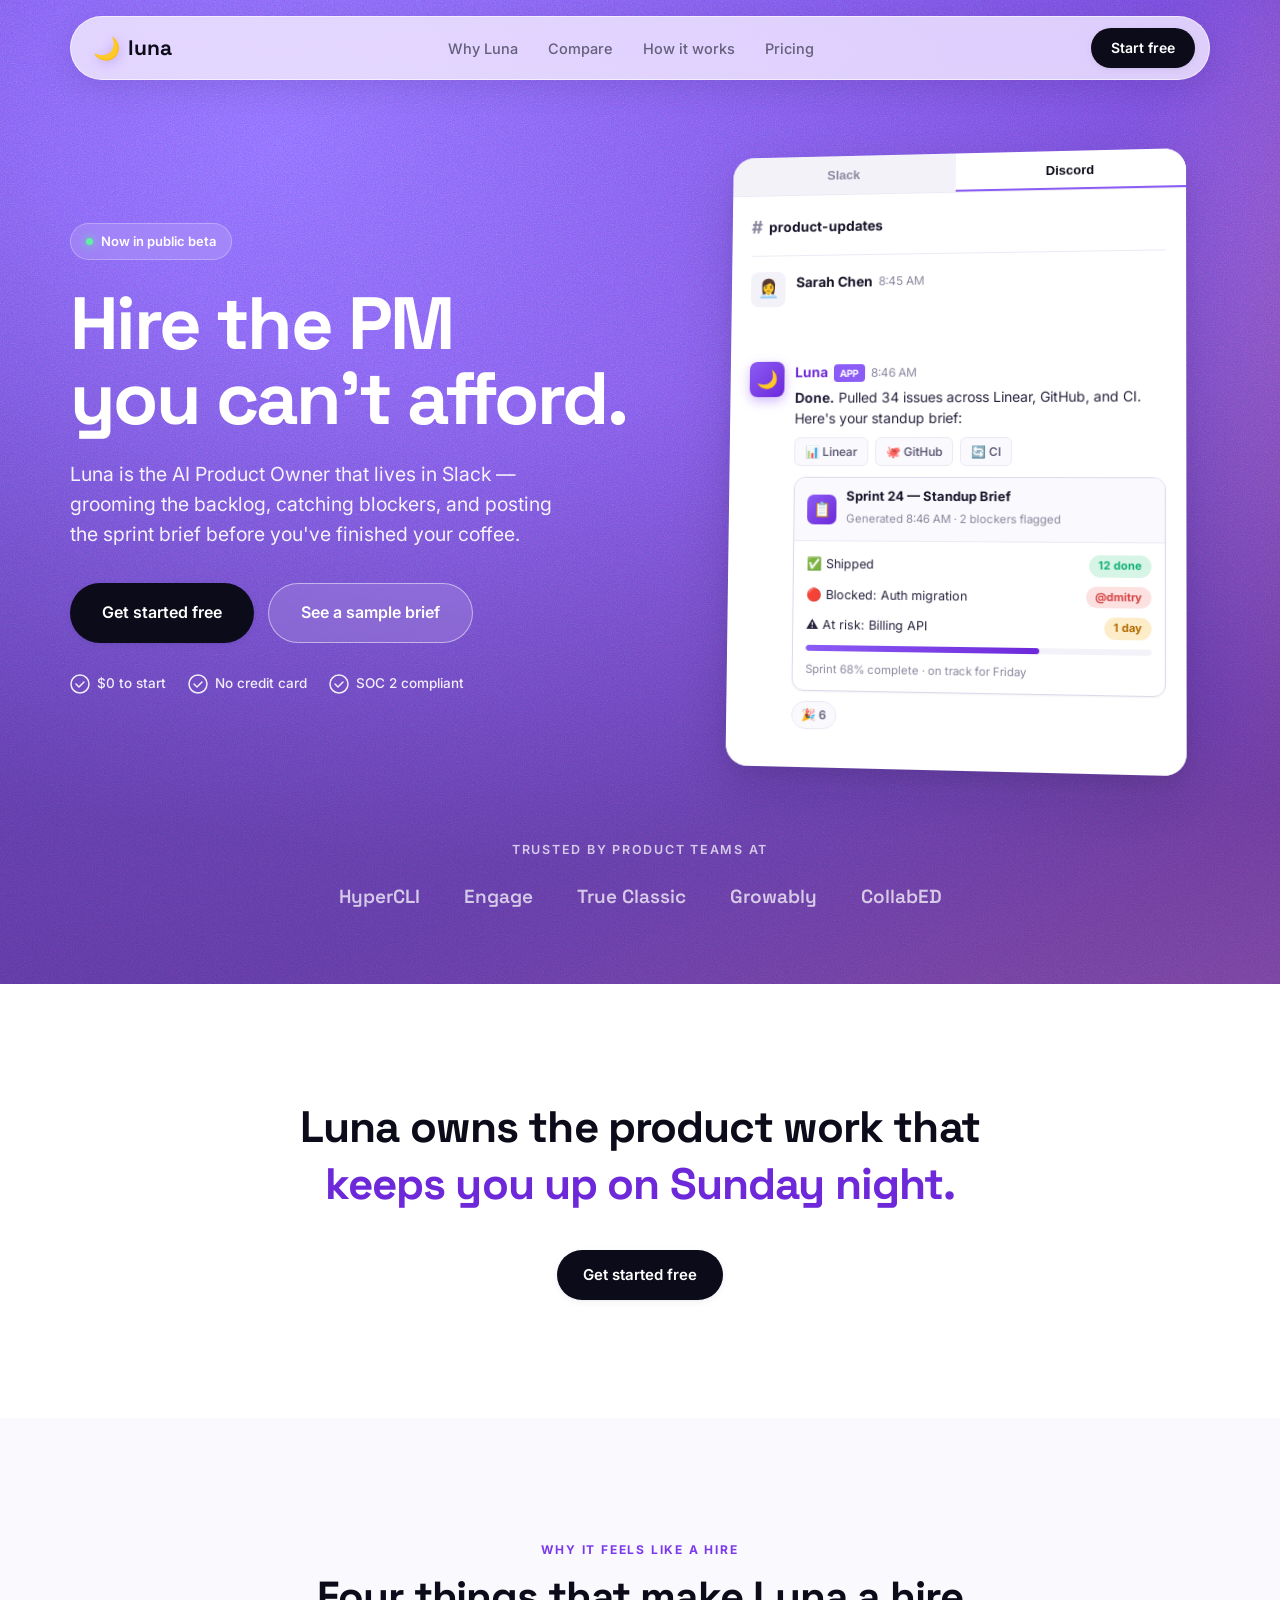
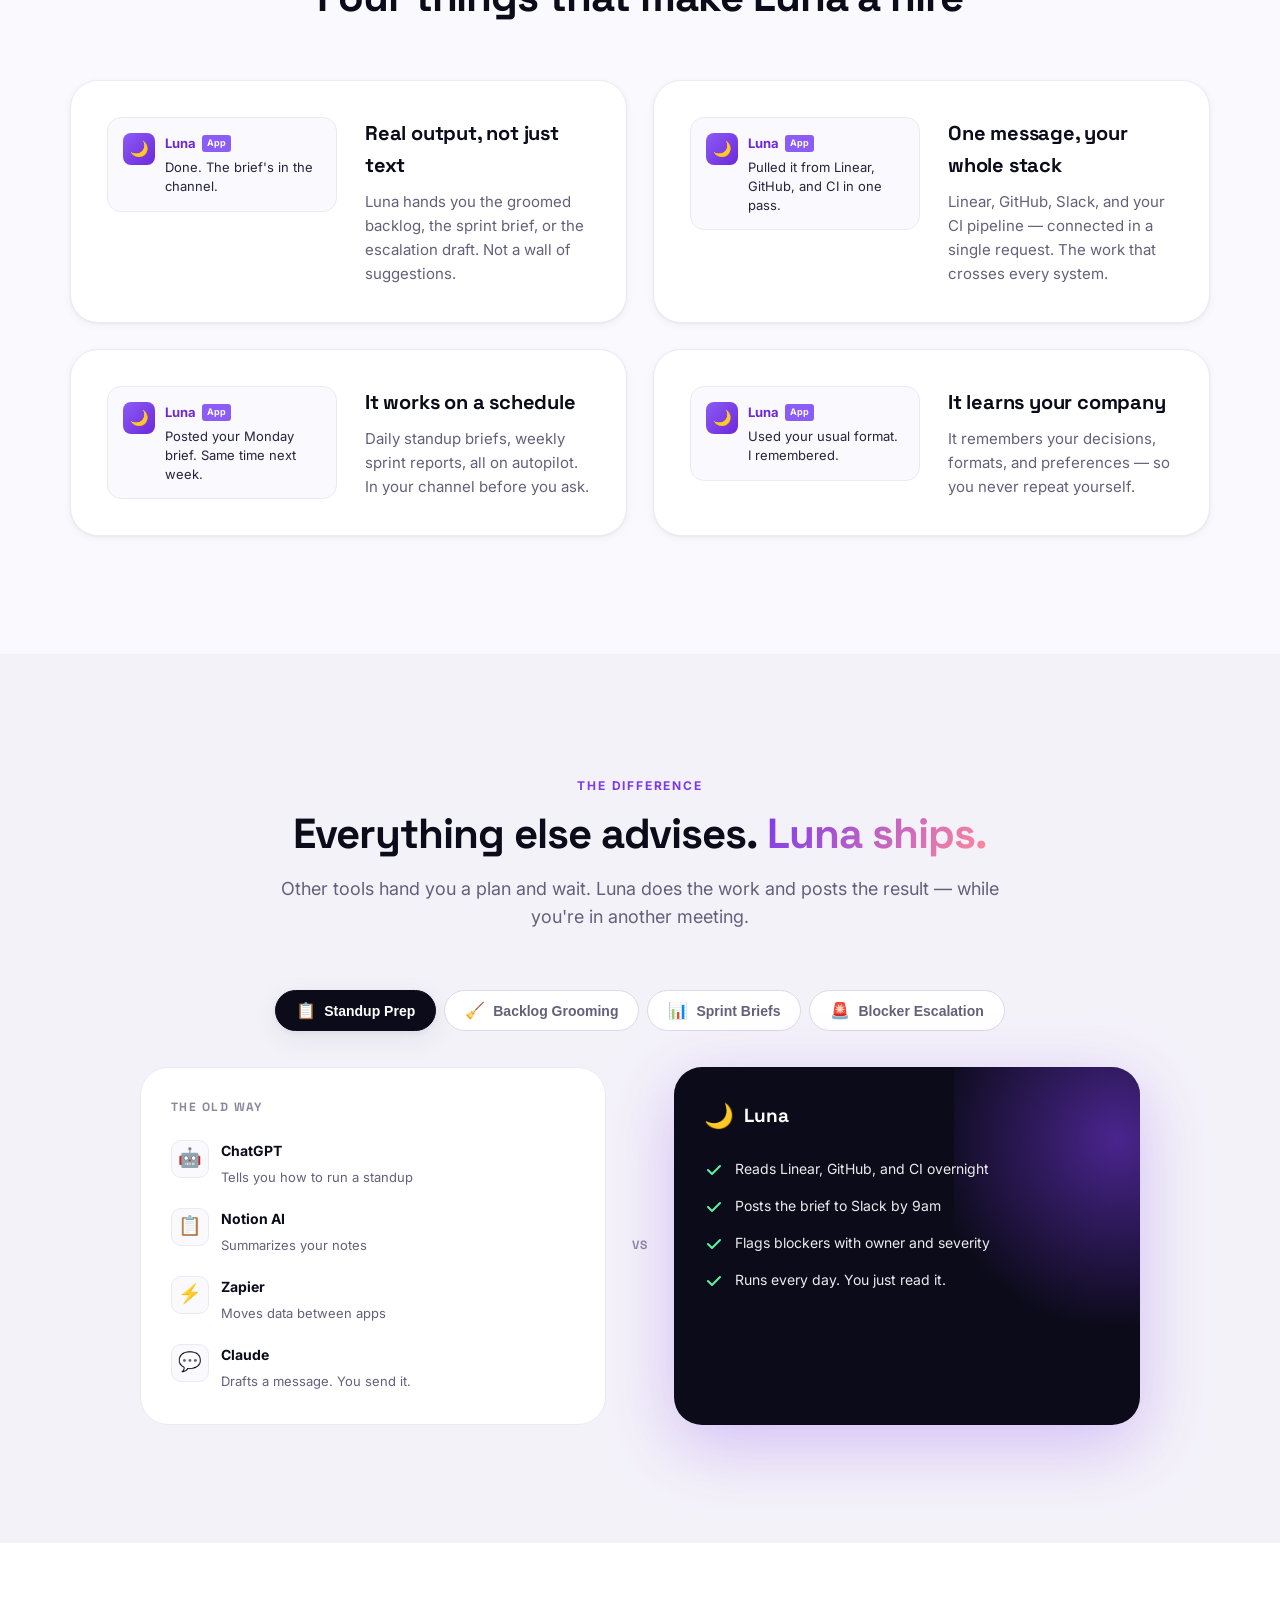
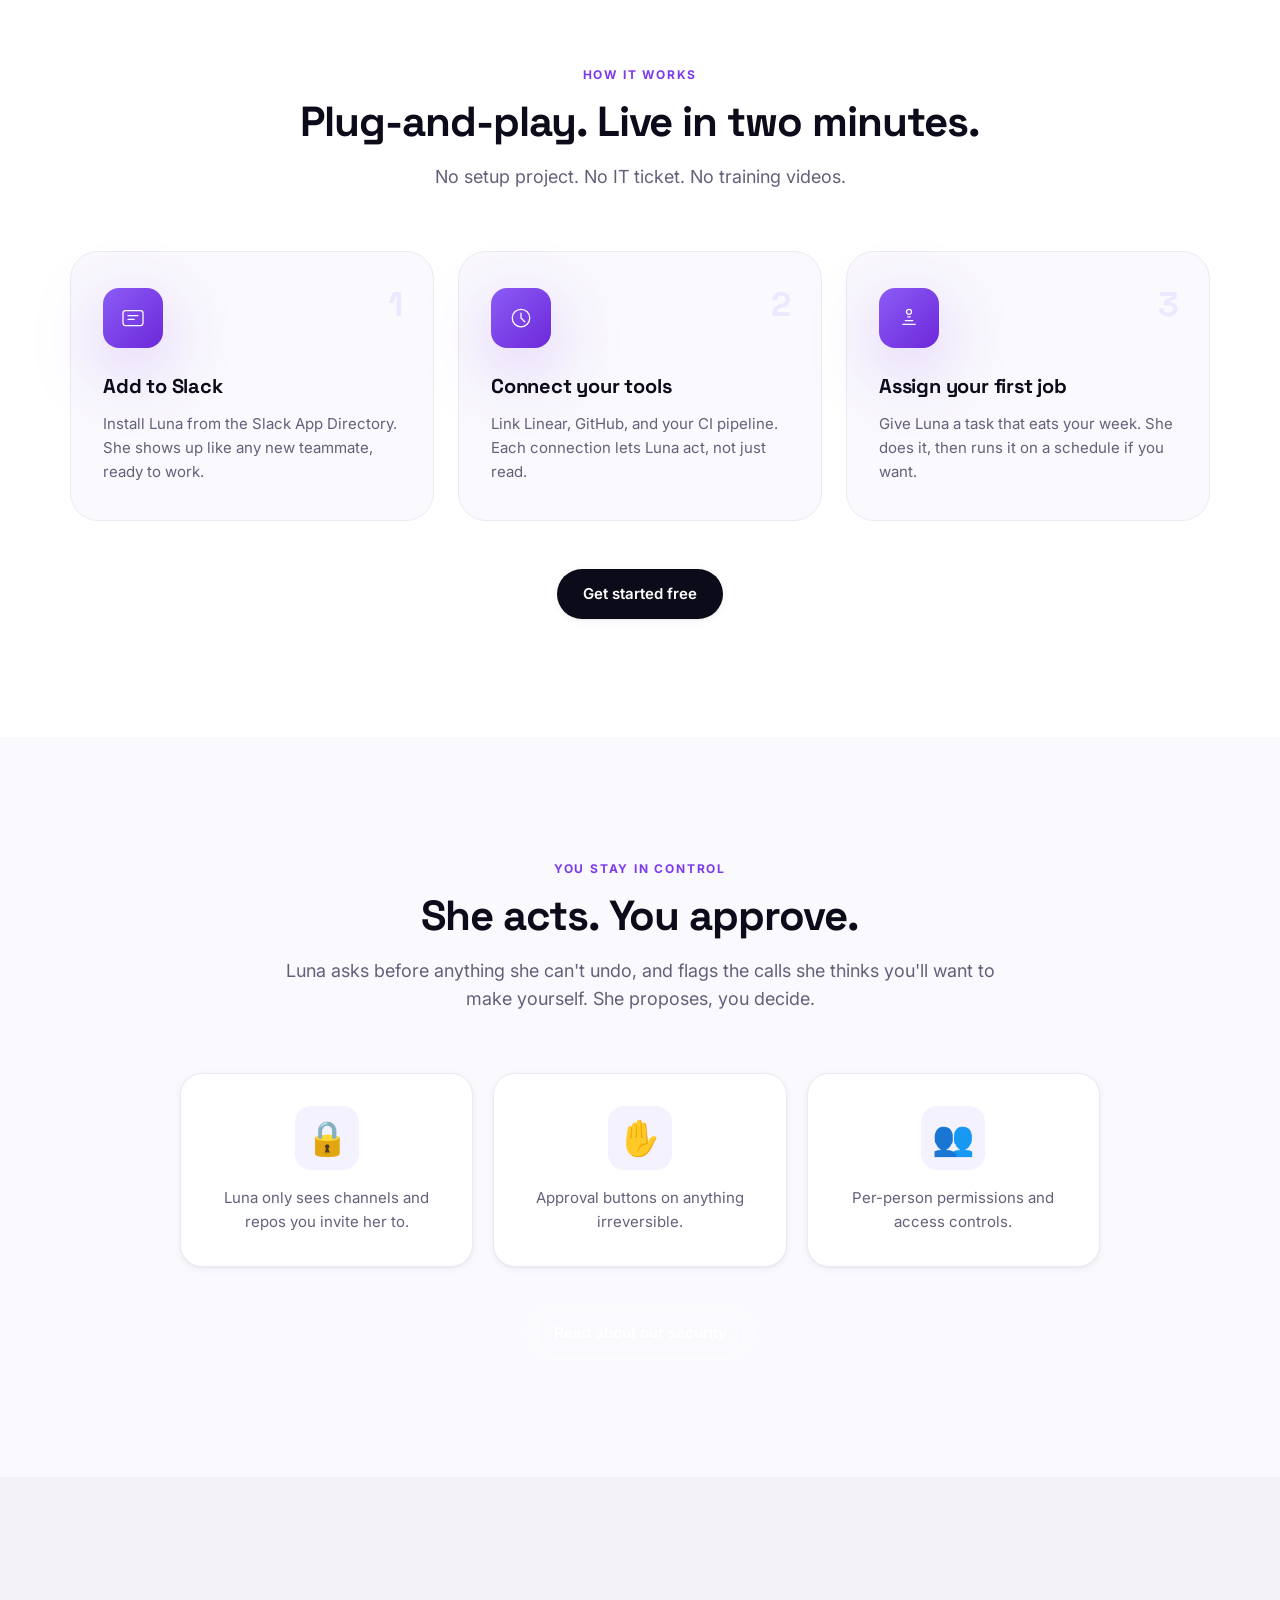
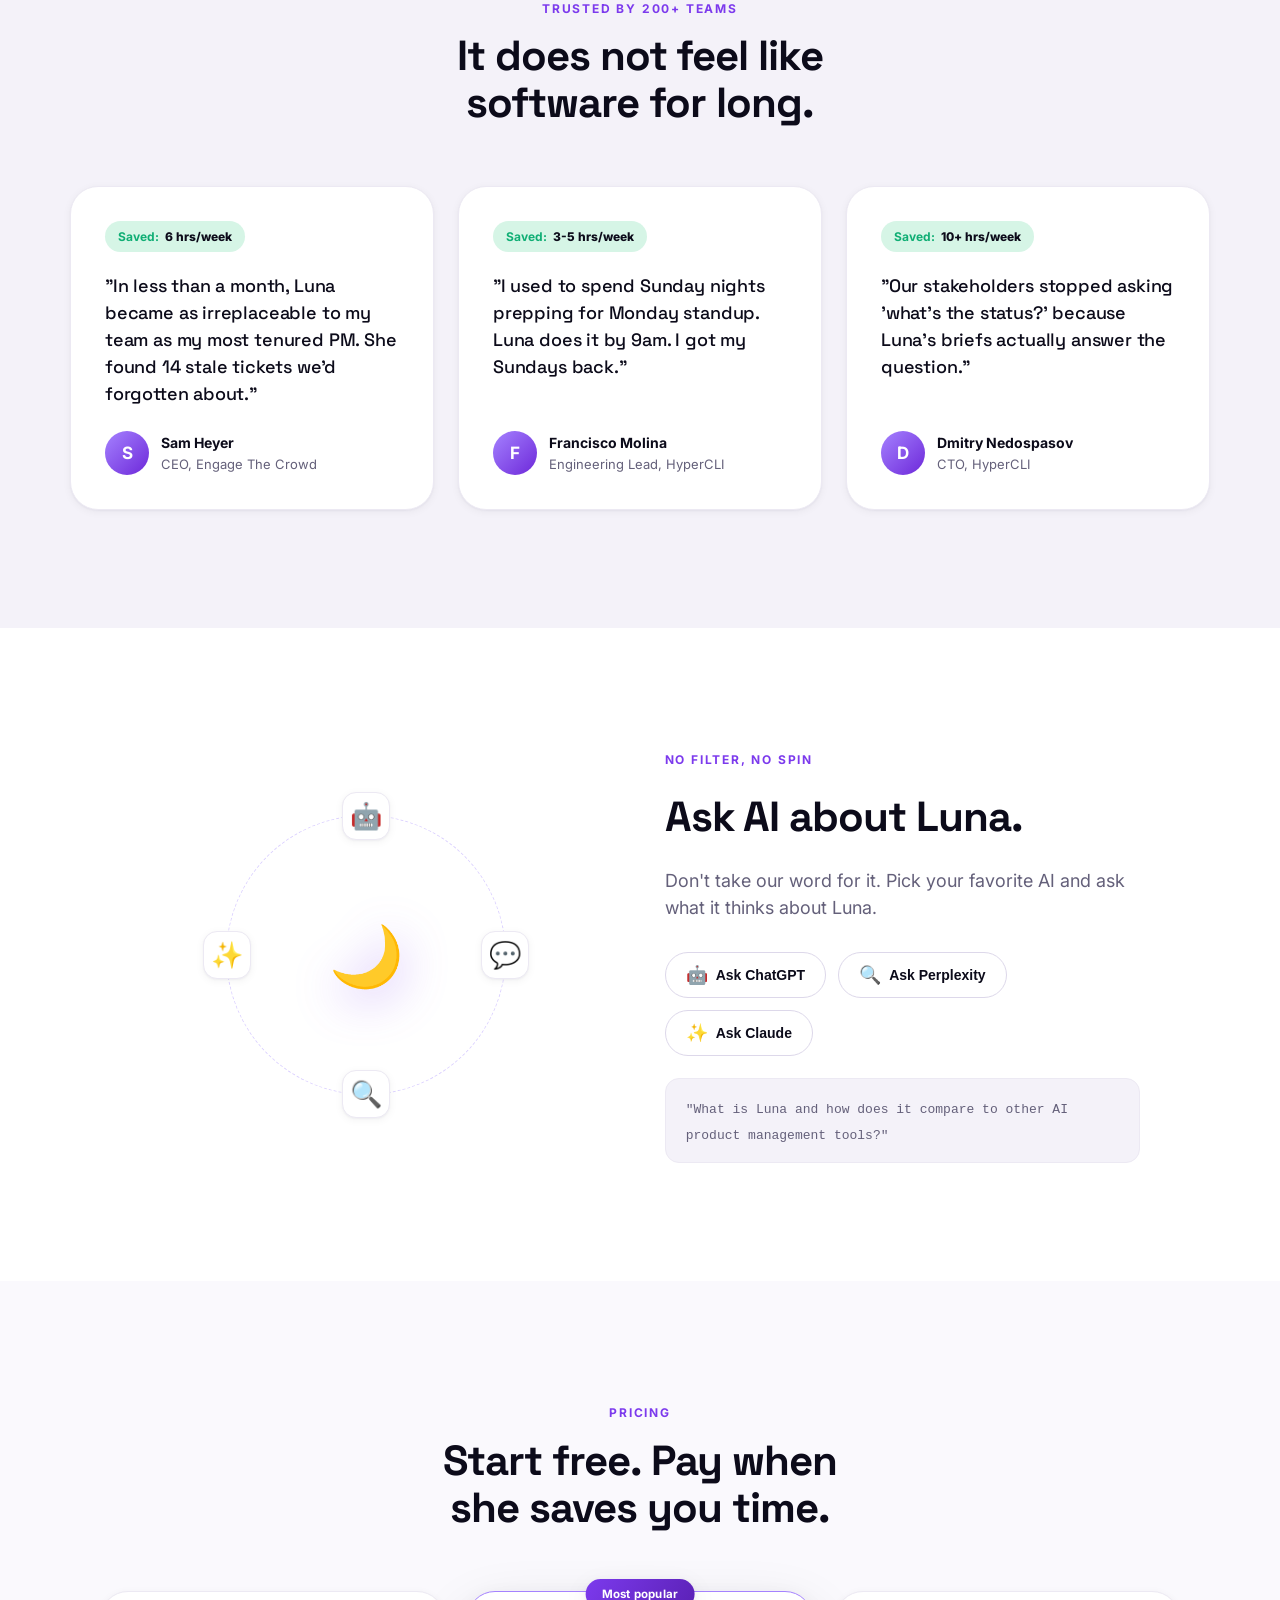
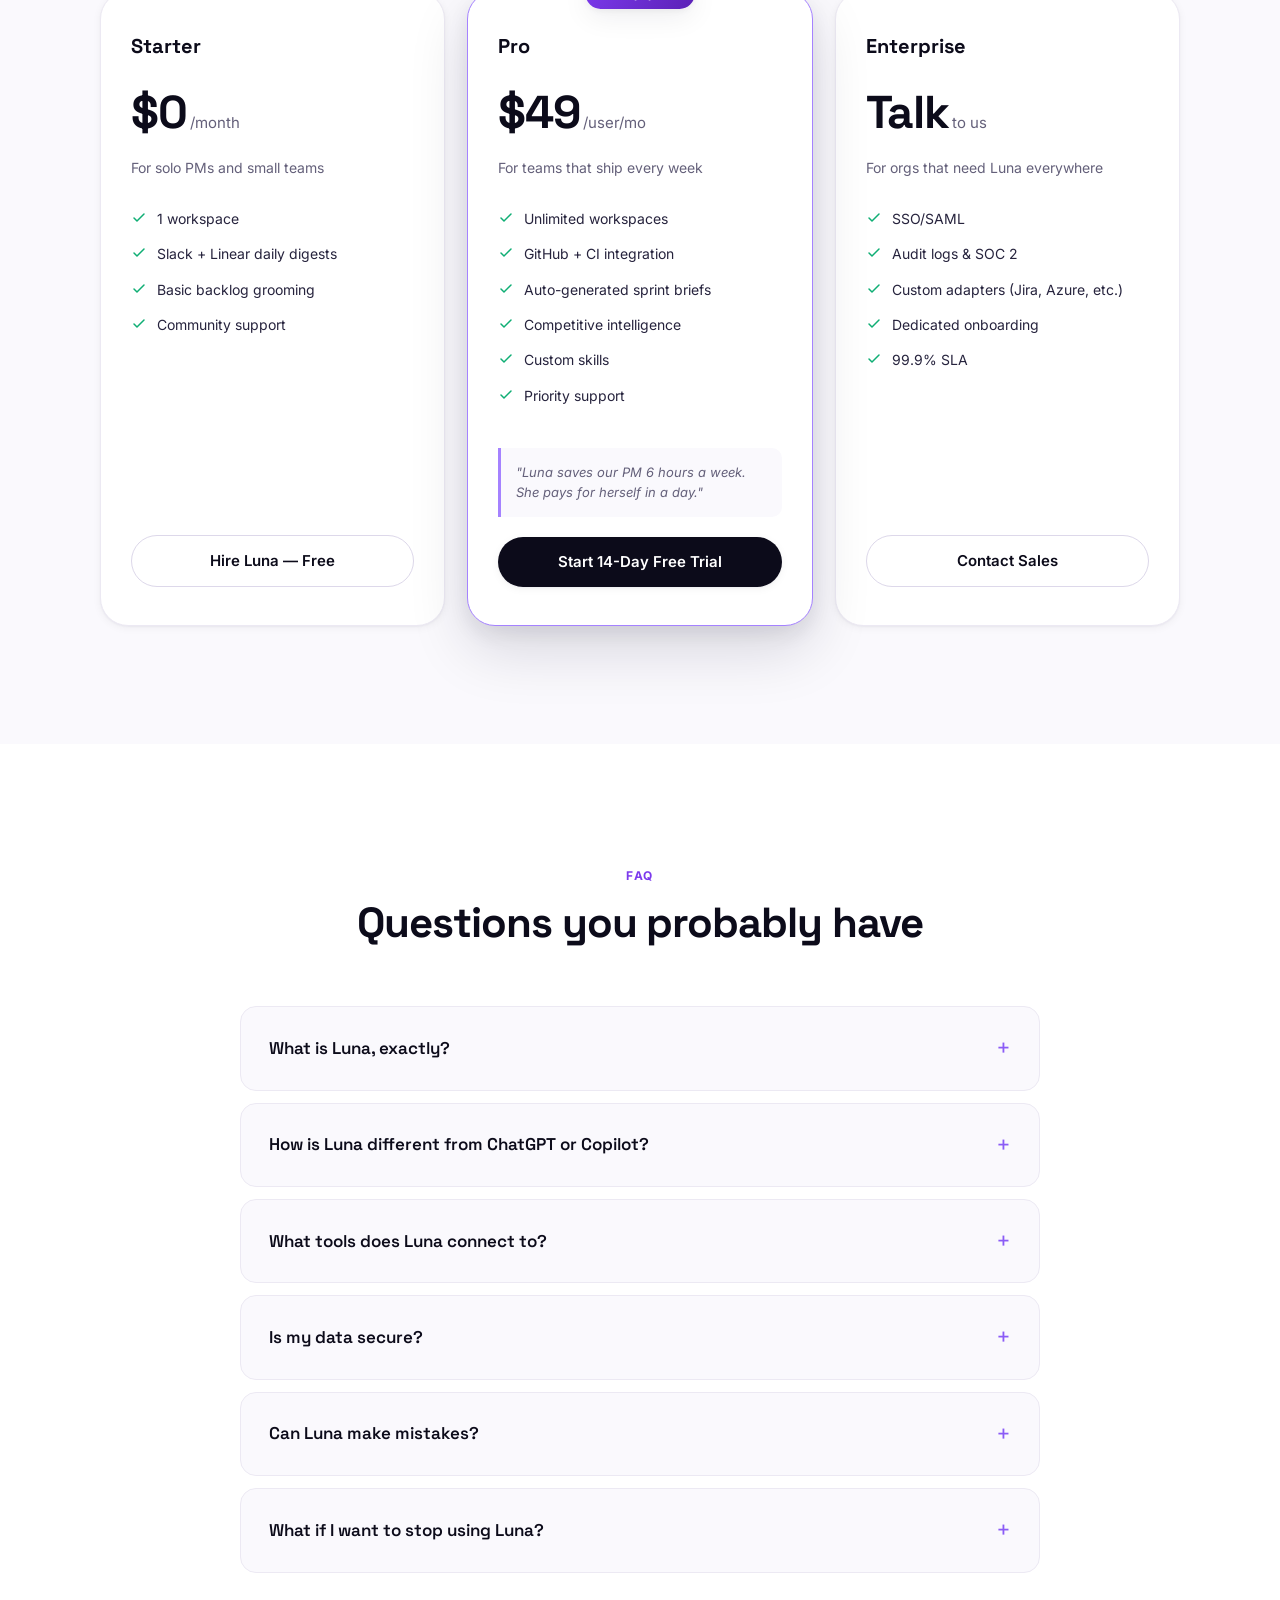
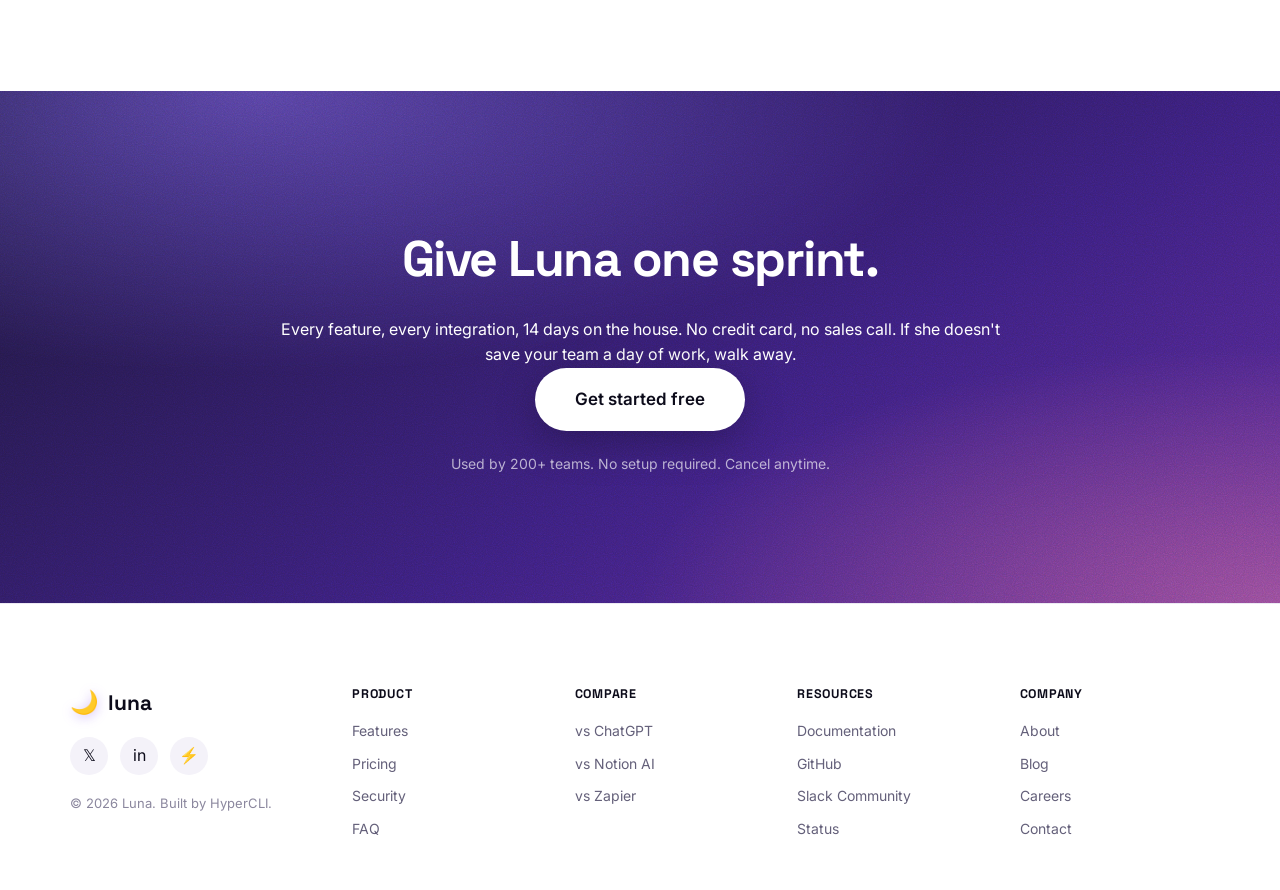
==== commit 8c5e58fc: "V4 (version B): out-execute redesign — design tokens, Space Grotesk, artifact hero, de-cloned copy -" ====
--- a/index.html
+++ b/index.html
@@ -7,17 +7,13 @@
   <meta name="description" content="Luna joins your standups, grooms your backlog, flags blockers before they kill sprints — and writes the briefs your stakeholders actually read.">
   <link rel="preconnect" href="https://fonts.googleapis.com">
   <link rel="preconnect" href="https://fonts.gstatic.com" crossorigin>
-  <link href="https://fonts.googleapis.com/css2?family=Inter:wght@400;500;600;700;800;900&display=swap" rel="stylesheet">
+  <link href="https://fonts.googleapis.com/css2?family=Inter:wght@400;500;600;700;800&family=Space+Grotesk:wght@400;500;600;700&display=swap" rel="stylesheet">
   <link rel="stylesheet" href="style.css">
 </head>
 <body>
-  <!-- Navigation -->
   <nav class="nav">
     <div class="nav-inner">
-      <a href="#" class="logo">
-        <span class="logo-icon">🌙</span>
-        <span class="logo-text">luna</span>
-      </a>
+      <a href="#" class="logo"><span class="logo-icon">🌙</span><span class="logo-text">luna</span></a>
       <div class="nav-links">
         <a href="#features">Why Luna</a>
         <a href="#comparison">Compare</a>
@@ -28,37 +24,20 @@
     </div>
   </nav>
 
-  <!-- Hero -->
   <section class="hero">
     <div class="hero-inner">
       <div class="hero-content">
-        <div class="hero-badge">
-          <span class="dot"></span>
-          Now in public beta
-        </div>
-        <h1 class="hero-title">
-          Not a tool.<br>A hire.
-        </h1>
-        <p class="hero-subtitle">
-          Hire Luna and run your product team like it's 2x the size. The AI Product Owner that lives in Slack.
-        </p>
+        <div class="hero-badge"><span class="dot"></span>Now in public beta</div>
+        <h1 class="hero-title">Hire the PM<br>you can't afford.</h1>
+        <p class="hero-subtitle">Luna is the AI Product Owner that lives in Slack — grooming the backlog, catching blockers, and posting the sprint brief before you've finished your coffee.</p>
         <div class="hero-ctas">
-          <a href="#cta" class="btn btn-primary btn-large">Get Started for Free</a>
-          <a href="#demo" class="btn btn-secondary btn-large">See a standup report</a>
+          <a href="#cta" class="btn btn-primary btn-large">Get started free</a>
+          <a href="#demo" class="btn btn-secondary btn-large">See a sample brief</a>
         </div>
         <div class="hero-trust">
-          <div class="trust-item">
-            <svg width="20" height="20" viewBox="0 0 20 20" fill="none"><circle cx="10" cy="10" r="9" stroke="currentColor" stroke-width="1.5"/><path d="M6 10l3 3 5-5" stroke="currentColor" stroke-width="1.5" stroke-linecap="round" stroke-linejoin="round"/></svg>
-            <span>$0 to start</span>
-          </div>
-          <div class="trust-item">
-            <svg width="20" height="20" viewBox="0 0 20 20" fill="none"><circle cx="10" cy="10" r="9" stroke="currentColor" stroke-width="1.5"/><path d="M6 10l3 3 5-5" stroke="currentColor" stroke-width="1.5" stroke-linecap="round" stroke-linejoin="round"/></svg>
-            <span>No credit card</span>
-          </div>
-          <div class="trust-item">
-            <svg width="20" height="20" viewBox="0 0 20 20" fill="none"><circle cx="10" cy="10" r="9" stroke="currentColor" stroke-width="1.5"/><path d="M6 10l3 3 5-5" stroke="currentColor" stroke-width="1.5" stroke-linecap="round" stroke-linejoin="round"/></svg>
-            <span>SOC 2 compliant</span>
-          </div>
+          <div class="trust-item"><svg width="20" height="20" viewBox="0 0 20 20" fill="none"><circle cx="10" cy="10" r="9" stroke="currentColor" stroke-width="1.5"/><path d="M6 10l3 3 5-5" stroke="currentColor" stroke-width="1.5" stroke-linecap="round" stroke-linejoin="round"/></svg><span>$0 to start</span></div>
+          <div class="trust-item"><svg width="20" height="20" viewBox="0 0 20 20" fill="none"><circle cx="10" cy="10" r="9" stroke="currentColor" stroke-width="1.5"/><path d="M6 10l3 3 5-5" stroke="currentColor" stroke-width="1.5" stroke-linecap="round" stroke-linejoin="round"/></svg><span>No credit card</span></div>
+          <div class="trust-item"><svg width="20" height="20" viewBox="0 0 20 20" fill="none"><circle cx="10" cy="10" r="9" stroke="currentColor" stroke-width="1.5"/><path d="M6 10l3 3 5-5" stroke="currentColor" stroke-width="1.5" stroke-linecap="round" stroke-linejoin="round"/></svg><span>SOC 2 compliant</span></div>
         </div>
       </div>
       <div class="hero-visual">
@@ -68,34 +47,39 @@
             <button class="slack-tab active" data-tab="discord">Discord</button>
           </div>
           <div class="slack-window" id="slack-window">
-            <div class="slack-channel-bar">
-              <span class="slack-hash">#</span> product-updates
-            </div>
+            <div class="slack-channel-bar"><span class="slack-hash">#</span> product-updates</div>
             <div class="slack-message">
               <div class="slack-avatar">👩‍💼</div>
               <div class="slack-msg-content">
-                <div class="slack-msg-header">
-                  <span class="slack-name">Sarah Chen</span>
-                  <span class="slack-time">8:45 AM</span>
-                </div>
+                <div class="slack-msg-header"><span class="slack-name">Sarah Chen</span><span class="slack-time">8:45 AM</span></div>
                 <p>@Luna pull the sprint numbers and flag anything blocked</p>
               </div>
             </div>
             <div class="slack-message">
               <div class="slack-avatar luna">🌙</div>
               <div class="slack-msg-content">
-                <div class="slack-msg-header">
-                  <span class="slack-name luna-name">Luna</span>
-                  <span class="slack-app">App</span>
-                  <span class="slack-time">8:46 AM</span>
-                </div>
+                <div class="slack-msg-header"><span class="slack-name luna-name">Luna</span><span class="slack-app">APP</span><span class="slack-time">8:46 AM</span></div>
                 <div class="slack-body">
-                  <p><strong>On it.</strong> Pulling from Linear, GitHub, and CI...</p>
+                  <p><strong>Done.</strong> Pulled 34 issues across Linear, GitHub, and CI. Here's your standup brief:</p>
                   <div class="slack-apps">
                     <span class="app-badge">📊 Linear</span>
                     <span class="app-badge">🐙 GitHub</span>
                     <span class="app-badge">🔄 CI</span>
                   </div>
+                  <div class="slack-artifact">
+                    <div class="artifact-top">
+                      <div class="artifact-ico">📋</div>
+                      <div class="artifact-meta"><strong>Sprint 24 — Standup Brief</strong><span>Generated 8:46 AM · 2 blockers flagged</span></div>
+                    </div>
+                    <div class="artifact-body">
+                      <div class="artifact-row">✅ Shipped<span class="artifact-pill pill-green">12 done</span></div>
+                      <div class="artifact-row">🔴 Blocked: Auth migration<span class="artifact-pill pill-red">@dmitry</span></div>
+                      <div class="artifact-row">⚠️ At risk: Billing API<span class="artifact-pill pill-amber">1 day</span></div>
+                      <div class="artifact-bar"><i style="width:68%"></i></div>
+                      <div class="artifact-row" style="color:var(--slate-400);font-size:11.5px">Sprint 68% complete · on track for Friday</div>
+                    </div>
+                  </div>
+                  <span class="slack-react">🎉 6</span>
                 </div>
               </div>
             </div>
@@ -115,22 +99,13 @@
     </div>
   </section>
 
-  <!-- Problem Statement -->
   <section class="problem">
     <div class="problem-inner">
-      <h2 class="problem-title">
-        Luna is the Product Owner that does the work you
-        <span class="problem-carousel">
-          <span class="carousel-item active">can't get to.</span>
-          <span class="carousel-item">can't justify hiring for.</span>
-          <span class="carousel-item">shouldn't be doing yourself.</span>
-        </span>
-      </h2>
-      <a href="#cta" class="btn btn-primary">Get Started for Free</a>
-    </div>
-  </section>
-
-  <!-- Features -->
+      <h2 class="problem-title">Luna owns the product work that<span class="problem-carousel"><span class="carousel-item active">slips through the cracks.</span><span class="carousel-item">never makes it into the sprint.</span><span class="carousel-item">keeps you up on Sunday night.</span></span></h2>
+      <a href="#cta" class="btn btn-primary">Get started free</a>
+    </div>
+  </section>
+
   <section class="features" id="features">
     <div class="features-inner">
       <div class="section-header">
@@ -210,108 +185,44 @@
     </div>
   </section>
 
-  <!-- Comparison -->
   <section class="comparison" id="comparison">
     <div class="comparison-inner">
       <div class="section-header">
         <span class="section-eyebrow">The difference</span>
-        <h2>A chatbot answers. <span class="highlight">Luna delivers.</span></h2>
-        <p class="section-subtitle">Other AI hands you a plan and waits. Luna does the thing and posts the result.</p>
+        <h2>Everything else advises. <span class="highlight">Luna ships.</span></h2>
+        <p class="section-subtitle">Other tools hand you a plan and wait. Luna does the work and posts the result — while you're in another meeting.</p>
       </div>
       <div class="comparison-tabs">
-        <button class="comp-tab active" data-tab="standup">
-          <span class="tab-icon">📋</span>
-          Standup Prep
-        </button>
-        <button class="comp-tab" data-tab="grooming">
-          <span class="tab-icon">🧹</span>
-          Backlog Grooming
-        </button>
-        <button class="comp-tab" data-tab="briefs">
-          <span class="tab-icon">📊</span>
-          Sprint Briefs
-        </button>
-        <button class="comp-tab" data-tab="escalation">
-          <span class="tab-icon">🚨</span>
-          Blocker Escalation
-        </button>
+        <button class="comp-tab active" data-tab="standup"><span class="tab-icon">📋</span>Standup Prep</button>
+        <button class="comp-tab" data-tab="grooming"><span class="tab-icon">🧹</span>Backlog Grooming</button>
+        <button class="comp-tab" data-tab="briefs"><span class="tab-icon">📊</span>Sprint Briefs</button>
+        <button class="comp-tab" data-tab="escalation"><span class="tab-icon">🚨</span>Blocker Escalation</button>
       </div>
       <div class="comparison-content">
         <div class="comp-panel active" data-panel="standup">
           <div class="comp-col comp-them">
             <h4>The old way</h4>
-            <div class="comp-item">
-              <div class="comp-logo">🤖</div>
-              <div class="comp-desc">
-                <strong>ChatGPT</strong>
-                <span>Tells you how to run a standup</span>
-              </div>
-            </div>
-            <div class="comp-item">
-              <div class="comp-logo">📋</div>
-              <div class="comp-desc">
-                <strong>Notion AI</strong>
-                <span>Summarizes your notes</span>
-              </div>
-            </div>
-            <div class="comp-item">
-              <div class="comp-logo">⚡</div>
-              <div class="comp-desc">
-                <strong>Zapier</strong>
-                <span>Moves data between apps</span>
-              </div>
-            </div>
-            <div class="comp-item">
-              <div class="comp-logo">💬</div>
-              <div class="comp-desc">
-                <strong>Claude</strong>
-                <span>Drafts a message. You send it.</span>
-              </div>
-            </div>
+            <div class="comp-item"><div class="comp-logo">🤖</div><div class="comp-desc"><strong>ChatGPT</strong><span>Tells you how to run a standup</span></div></div>
+            <div class="comp-item"><div class="comp-logo">📋</div><div class="comp-desc"><strong>Notion AI</strong><span>Summarizes your notes</span></div></div>
+            <div class="comp-item"><div class="comp-logo">⚡</div><div class="comp-desc"><strong>Zapier</strong><span>Moves data between apps</span></div></div>
+            <div class="comp-item"><div class="comp-logo">💬</div><div class="comp-desc"><strong>Claude</strong><span>Drafts a message. You send it.</span></div></div>
           </div>
           <div class="comp-vs">VS</div>
           <div class="comp-col comp-us">
-            <div class="comp-luna-header">
-              <span class="luna-icon">🌙</span>
-              <strong>Luna</strong>
-            </div>
-            <div class="comp-check">
-              <svg width="20" height="20" viewBox="0 0 20 20" fill="none"><path d="M4 10l4 4 8-8" stroke="currentColor" stroke-width="2" stroke-linecap="round" stroke-linejoin="round"/></svg>
-              Reads Linear, GitHub, and CI overnight
-            </div>
-            <div class="comp-check">
-              <svg width="20" height="20" viewBox="0 0 20 20" fill="none"><path d="M4 10l4 4 8-8" stroke="currentColor" stroke-width="2" stroke-linecap="round" stroke-linejoin="round"/></svg>
-              Posts the brief to Slack by 9am
-            </div>
-            <div class="comp-check">
-              <svg width="20" height="20" viewBox="0 0 20 20" fill="none"><path d="M4 10l4 4 8-8" stroke="currentColor" stroke-width="2" stroke-linecap="round" stroke-linejoin="round"/></svg>
-              Flags blockers with owner and severity
-            </div>
-            <div class="comp-check">
-              <svg width="20" height="20" viewBox="0 0 20 20" fill="none"><path d="M4 10l4 4 8-8" stroke="currentColor" stroke-width="2" stroke-linecap="round" stroke-linejoin="round"/></svg>
-              Runs every day. You just read it.
-            </div>
+            <div class="comp-luna-header"><span class="luna-icon">🌙</span><strong>Luna</strong></div>
+            <div class="comp-check"><svg width="20" height="20" viewBox="0 0 20 20" fill="none"><path d="M4 10l4 4 8-8" stroke="currentColor" stroke-width="2" stroke-linecap="round" stroke-linejoin="round"/></svg>Reads Linear, GitHub, and CI overnight</div>
+            <div class="comp-check"><svg width="20" height="20" viewBox="0 0 20 20" fill="none"><path d="M4 10l4 4 8-8" stroke="currentColor" stroke-width="2" stroke-linecap="round" stroke-linejoin="round"/></svg>Posts the brief to Slack by 9am</div>
+            <div class="comp-check"><svg width="20" height="20" viewBox="0 0 20 20" fill="none"><path d="M4 10l4 4 8-8" stroke="currentColor" stroke-width="2" stroke-linecap="round" stroke-linejoin="round"/></svg>Flags blockers with owner and severity</div>
+            <div class="comp-check"><svg width="20" height="20" viewBox="0 0 20 20" fill="none"><path d="M4 10l4 4 8-8" stroke="currentColor" stroke-width="2" stroke-linecap="round" stroke-linejoin="round"/></svg>Runs every day. You just read it.</div>
           </div>
         </div>
         <div class="comp-panel" data-panel="grooming">
           <div class="comp-col comp-them">
             <h4>The old way</h4>
-            <div class="comp-item">
-              <div class="comp-logo">🤖</div>
-              <div class="comp-desc"><strong>ChatGPT</strong><span>Suggests how to prioritize</span></div>
-            </div>
-            <div class="comp-item">
-              <div class="comp-logo">📋</div>
-              <div class="comp-desc"><strong>Notion AI</strong><span>Organizes your docs</span></div>
-            </div>
-            <div class="comp-item">
-              <div class="comp-logo">⚡</div>
-              <div class="comp-desc"><strong>Zapier</strong><span>Auto-moves tickets</span></div>
-            </div>
-            <div class="comp-item">
-              <div class="comp-logo">💬</div>
-              <div class="comp-desc"><strong>Claude</strong><span>Writes descriptions</span></div>
-            </div>
+            <div class="comp-item"><div class="comp-logo">🤖</div><div class="comp-desc"><strong>ChatGPT</strong><span>Suggests how to prioritize</span></div></div>
+            <div class="comp-item"><div class="comp-logo">📋</div><div class="comp-desc"><strong>Notion AI</strong><span>Organizes your docs</span></div></div>
+            <div class="comp-item"><div class="comp-logo">⚡</div><div class="comp-desc"><strong>Zapier</strong><span>Auto-moves tickets</span></div></div>
+            <div class="comp-item"><div class="comp-logo">💬</div><div class="comp-desc"><strong>Claude</strong><span>Writes descriptions</span></div></div>
           </div>
           <div class="comp-vs">VS</div>
           <div class="comp-col comp-us">
@@ -325,22 +236,10 @@
         <div class="comp-panel" data-panel="briefs">
           <div class="comp-col comp-them">
             <h4>The old way</h4>
-            <div class="comp-item">
-              <div class="comp-logo">🤖</div>
-              <div class="comp-desc"><strong>ChatGPT</strong><span>Outlines what to include</span></div>
-            </div>
-            <div class="comp-item">
-              <div class="comp-logo">📋</div>
-              <div class="comp-desc"><strong>Notion AI</strong><span>Summarizes your wiki</span></div>
-            </div>
-            <div class="comp-item">
-              <div class="comp-logo">⚡</div>
-              <div class="comp-desc"><strong>Zapier</strong><span>Triggers a template</span></div>
-            </div>
-            <div class="comp-item">
-              <div class="comp-logo">💬</div>
-              <div class="comp-desc"><strong>Claude</strong><span>Drafts paragraphs</span></div>
-            </div>
+            <div class="comp-item"><div class="comp-logo">🤖</div><div class="comp-desc"><strong>ChatGPT</strong><span>Outlines what to include</span></div></div>
+            <div class="comp-item"><div class="comp-logo">📋</div><div class="comp-desc"><strong>Notion AI</strong><span>Summarizes your wiki</span></div></div>
+            <div class="comp-item"><div class="comp-logo">⚡</div><div class="comp-desc"><strong>Zapier</strong><span>Triggers a template</span></div></div>
+            <div class="comp-item"><div class="comp-logo">💬</div><div class="comp-desc"><strong>Claude</strong><span>Drafts paragraphs</span></div></div>
           </div>
           <div class="comp-vs">VS</div>
           <div class="comp-col comp-us">
@@ -354,22 +253,10 @@
         <div class="comp-panel" data-panel="escalation">
           <div class="comp-col comp-them">
             <h4>The old way</h4>
-            <div class="comp-item">
-              <div class="comp-logo">🤖</div>
-              <div class="comp-desc"><strong>ChatGPT</strong><span>Suggests escalation steps</span></div>
-            </div>
-            <div class="comp-item">
-              <div class="comp-logo">📋</div>
-              <div class="comp-desc"><strong>Notion AI</strong><span>Documents the issue</span></div>
-            </div>
-            <div class="comp-item">
-              <div class="comp-logo">⚡</div>
-              <div class="comp-desc"><strong>Zapier</strong><span>Sends a notification</span></div>
-            </div>
-            <div class="comp-item">
-              <div class="comp-logo">💬</div>
-              <div class="comp-desc"><strong>Claude</strong><span>Drafts the message</span></div>
-            </div>
+            <div class="comp-item"><div class="comp-logo">🤖</div><div class="comp-desc"><strong>ChatGPT</strong><span>Suggests escalation steps</span></div></div>
+            <div class="comp-item"><div class="comp-logo">📋</div><div class="comp-desc"><strong>Notion AI</strong><span>Documents the issue</span></div></div>
+            <div class="comp-item"><div class="comp-logo">⚡</div><div class="comp-desc"><strong>Zapier</strong><span>Sends a notification</span></div></div>
+            <div class="comp-item"><div class="comp-logo">💬</div><div class="comp-desc"><strong>Claude</strong><span>Drafts the message</span></div></div>
           </div>
           <div class="comp-vs">VS</div>
           <div class="comp-col comp-us">
@@ -384,7 +271,6 @@
     </div>
   </section>
 
-  <!-- How It Works -->
   <section class="how-it-works" id="how-it-works">
     <div class="how-inner">
       <div class="section-header">
@@ -394,13 +280,117 @@
       </div>
       <div class="steps">
         <div class="step">
-          <div class="step-icon">
-            <svg width="48" height="48" viewBox="0 0 48 48" fill="none"><rect x="8" y="12" width="32" height="24" rx="4" stroke="currentColor" stroke-width="2"/><path d="M16 20h16M16 26h10" stroke="currentColor" stroke-width="2" stroke-linecap="round"/></svg>
-          </div>
+          <div class="step-icon"><svg width="48" height="48" viewBox="0 0 48 48" fill="none"><rect x="8" y="12" width="32" height="24" rx="4" stroke="currentColor" stroke-width="2"/><path d="M16 20h16M16 26h10" stroke="currentColor" stroke-width="2" stroke-linecap="round"/></svg></div>
           <h3>Add to Slack</h3>
-              <span class="price">$49</span>
-              <span class="period">/user/mo</span>
-            </div>
+          <p>Install Luna from the Slack App Directory. She shows up like any new teammate, ready to work.</p>
+        </div>
+        <div class="step">
+          <div class="step-icon"><svg width="48" height="48" viewBox="0 0 48 48" fill="none"><circle cx="24" cy="24" r="14" stroke="currentColor" stroke-width="2"/><path d="M24 16v8l6 6" stroke="currentColor" stroke-width="2" stroke-linecap="round"/></svg></div>
+          <h3>Connect your tools</h3>
+          <p>Link Linear, GitHub, and your CI pipeline. Each connection lets Luna act, not just read.</p>
+        </div>
+        <div class="step">
+          <div class="step-icon"><svg width="48" height="48" viewBox="0 0 48 48" fill="none"><path d="M14 34h20M18 28h12M22 22h4" stroke="currentColor" stroke-width="2" stroke-linecap="round"/><circle cx="24" cy="14" r="4" stroke="currentColor" stroke-width="2"/></svg></div>
+          <h3>Assign your first job</h3>
+          <p>Give Luna a task that eats your week. She does it, then runs it on a schedule if you want.</p>
+        </div>
+      </div>
+      <div class="how-cta"><a href="#cta" class="btn btn-primary">Get started free</a></div>
+    </div>
+  </section>
+
+  <section class="control">
+    <div class="control-inner">
+      <div class="section-header">
+        <span class="section-eyebrow">You stay in control</span>
+        <h2>She acts. You approve.</h2>
+        <p class="section-subtitle">Luna asks before anything she can't undo, and flags the calls she thinks you'll want to make yourself. She proposes, you decide.</p>
+      </div>
+      <div class="control-grid">
+        <div class="control-item"><div class="control-icon">🔒</div><p>Luna only sees channels and repos you invite her to.</p></div>
+        <div class="control-item"><div class="control-icon">✋</div><p>Approval buttons on anything irreversible.</p></div>
+        <div class="control-item"><div class="control-icon">👥</div><p>Per-person permissions and access controls.</p></div>
+      </div>
+      <a href="#" class="btn btn-secondary">Read about our security</a>
+    </div>
+  </section>
+
+  <section class="testimonials">
+    <div class="testimonials-inner">
+      <div class="section-header">
+        <span class="section-eyebrow">Trusted by 200+ teams</span>
+        <h2>It does not feel like software for long.</h2>
+      </div>
+      <div class="testimonials-grid">
+        <div class="testimonial">
+          <div class="testimonial-badge"><span class="saved-label">Saved:</span><span class="saved-time">6 hrs/week</span></div>
+          <blockquote>"In less than a month, Luna became as irreplaceable to my team as my most tenured PM. She found 14 stale tickets we'd forgotten about."</blockquote>
+          <div class="testimonial-author"><div class="author-avatar">S</div><div class="author-info"><p class="author-name">Sam Heyer</p><p class="author-role">CEO, Engage The Crowd</p></div></div>
+        </div>
+        <div class="testimonial">
+          <div class="testimonial-badge"><span class="saved-label">Saved:</span><span class="saved-time">3-5 hrs/week</span></div>
+          <blockquote>"I used to spend Sunday nights prepping for Monday standup. Luna does it by 9am. I got my Sundays back."</blockquote>
+          <div class="testimonial-author"><div class="author-avatar">F</div><div class="author-info"><p class="author-name">Francisco Molina</p><p class="author-role">Engineering Lead, HyperCLI</p></div></div>
+        </div>
+        <div class="testimonial">
+          <div class="testimonial-badge"><span class="saved-label">Saved:</span><span class="saved-time">10+ hrs/week</span></div>
+          <blockquote>"Our stakeholders stopped asking 'what's the status?' because Luna's briefs actually answer the question."</blockquote>
+          <div class="testimonial-author"><div class="author-avatar">D</div><div class="author-info"><p class="author-name">Dmitry Nedospasov</p><p class="author-role">CTO, HyperCLI</p></div></div>
+        </div>
+      </div>
+    </div>
+  </section>
+
+  <section class="ask-ai">
+    <div class="ask-ai-inner">
+      <div class="ask-ai-visual">
+        <div class="ai-orbit">
+          <div class="orbit-center">🌙</div>
+          <div class="orbit-ring ring-1">
+            <span class="orbit-icon">🤖</span><span class="orbit-icon">💬</span><span class="orbit-icon">🔍</span><span class="orbit-icon">✨</span>
+          </div>
+        </div>
+      </div>
+      <div class="ask-ai-content">
+        <span class="section-eyebrow">No filter, no spin</span>
+        <h2>Ask AI about Luna.</h2>
+        <p>Don't take our word for it. Pick your favorite AI and ask what it thinks about Luna.</p>
+        <div class="ask-ai-buttons">
+          <button class="ai-btn"><span class="ai-icon">🤖</span>Ask ChatGPT</button>
+          <button class="ai-btn"><span class="ai-icon">🔍</span>Ask Perplexity</button>
+          <button class="ai-btn"><span class="ai-icon">✨</span>Ask Claude</button>
+        </div>
+        <div class="ask-ai-prompt"><code>"What is Luna and how does it compare to other AI product management tools?"</code></div>
+      </div>
+    </div>
+  </section>
+
+  <section class="pricing" id="pricing">
+    <div class="pricing-inner">
+      <div class="section-header">
+        <span class="section-eyebrow">Pricing</span>
+        <h2>Start free. Pay when she saves you time.</h2>
+      </div>
+      <div class="pricing-grid">
+        <div class="pricing-card">
+          <div class="pricing-header">
+            <h3>Starter</h3>
+            <div class="pricing-price"><span class="price">$0</span><span class="period">/month</span></div>
+            <p>For solo PMs and small teams</p>
+          </div>
+          <ul class="pricing-features">
+            <li><svg width="16" height="16" viewBox="0 0 16 16" fill="none"><path d="M3 8l3 3 7-7" stroke="currentColor" stroke-width="1.5" stroke-linecap="round" stroke-linejoin="round"/></svg>1 workspace</li>
+            <li><svg width="16" height="16" viewBox="0 0 16 16" fill="none"><path d="M3 8l3 3 7-7" stroke="currentColor" stroke-width="1.5" stroke-linecap="round" stroke-linejoin="round"/></svg>Slack + Linear daily digests</li>
+            <li><svg width="16" height="16" viewBox="0 0 16 16" fill="none"><path d="M3 8l3 3 7-7" stroke="currentColor" stroke-width="1.5" stroke-linecap="round" stroke-linejoin="round"/></svg>Basic backlog grooming</li>
+            <li><svg width="16" height="16" viewBox="0 0 16 16" fill="none"><path d="M3 8l3 3 7-7" stroke="currentColor" stroke-width="1.5" stroke-linecap="round" stroke-linejoin="round"/></svg>Community support</li>
+          </ul>
+          <a href="#" class="btn btn-outline">Hire Luna — Free</a>
+        </div>
+        <div class="pricing-card featured">
+          <div class="pricing-badge">Most popular</div>
+          <div class="pricing-header">
+            <h3>Pro</h3>
+            <div class="pricing-price"><span class="price">$49</span><span class="period">/user/mo</span></div>
             <p>For teams that ship every week</p>
           </div>
           <ul class="pricing-features">
@@ -417,10 +407,7 @@
         <div class="pricing-card">
           <div class="pricing-header">
             <h3>Enterprise</h3>
-            <div class="pricing-price">
-              <span class="price">Talk</span>
-              <span class="period">to us</span>
-            </div>
+            <div class="pricing-price"><span class="price">Talk</span><span class="period">to us</span></div>
             <p>For orgs that need Luna everywhere</p>
           </div>
           <ul class="pricing-features">
@@ -436,7 +423,6 @@
     </div>
   </section>
 
-  <!-- FAQ -->
   <section class="faq">
     <div class="faq-inner">
       <div class="section-header">
@@ -472,24 +458,19 @@
     </div>
   </section>
 
-  <!-- CTA -->
   <section class="cta" id="cta">
     <div class="cta-inner">
-      <h2>Start free. Pay only when you're ready.</h2>
-      <p>Every feature. Every integration. 14 days on the house. No credit card, no sales call, no catch.</p>
-      <a href="#" class="btn btn-primary btn-large">Get Started For Free</a>
+      <h2>Give Luna one sprint.</h2>
+      <p>Every feature, every integration, 14 days on the house. No credit card, no sales call. If she doesn't save your team a day of work, walk away.</p>
+      <a href="#" class="btn btn-primary btn-large">Get started free</a>
       <p class="cta-note">Used by 200+ teams. No setup required. Cancel anytime.</p>
     </div>
   </section>
 
-  <!-- Footer -->
   <footer class="footer">
     <div class="footer-inner">
       <div class="footer-left">
-        <div class="footer-brand">
-          <span class="logo-icon">🌙</span>
-          <span>luna</span>
-        </div>
+        <div class="footer-brand"><span class="logo-icon">🌙</span><span>luna</span></div>
         <div class="footer-social">
           <a href="#" aria-label="Twitter">𝕏</a>
           <a href="#" aria-label="LinkedIn">in</a>
@@ -530,14 +511,14 @@
   </footer>
 
   <script>
-    // Carousel animation
+    // Animated headline carousel
     const items = document.querySelectorAll('.carousel-item');
     let current = 0;
     setInterval(() => {
       items[current].classList.remove('active');
       current = (current + 1) % items.length;
       items[current].classList.add('active');
-    }, 3000);
+    }, 2800);
 
     // Comparison tabs
     document.querySelectorAll('.comp-tab').forEach(tab => {
@@ -550,6 +531,36 @@
         });
       });
     });
+
+    // Hero mockup Slack/Discord tab toggle
+    document.querySelectorAll('.slack-tab').forEach(tab => {
+      tab.addEventListener('click', () => {
+        document.querySelectorAll('.slack-tab').forEach(t => t.classList.remove('active'));
+        tab.classList.add('active');
+      });
+    });
+
+    // Scroll reveal — applied to below-the-fold elements
+    const revealTargets = document.querySelectorAll(
+      '.problem-inner, .section-header, .feature-card, .step, .control-item, ' +
+      '.testimonial, .pricing-card, .faq-item, .ask-ai-visual, .ask-ai-content, .cta-inner'
+    );
+    revealTargets.forEach(el => el.classList.add('reveal'));
+    // stagger siblings inside grids
+    document.querySelectorAll('.features-grid, .steps, .control-grid, .testimonials-grid, .pricing-grid').forEach(grid => {
+      [...grid.children].forEach((child, i) => child.setAttribute('data-d', String(Math.min(i, 3))));
+    });
+
+    if ('IntersectionObserver' in window) {
+      const io = new IntersectionObserver((entries) => {
+        entries.forEach(e => {
+          if (e.isIntersecting) { e.target.classList.add('in'); io.unobserve(e.target); }
+        });
+      }, { threshold: 0.12, rootMargin: '0px 0px -8% 0px' });
+      revealTargets.forEach(el => io.observe(el));
+    } else {
+      revealTargets.forEach(el => el.classList.add('in'));
+    }
   </script>
 </body>
 </html>
--- a/style.css
+++ b/style.css
@@ -1,238 +1,451 @@
+/* ============================================================
+   Luna — Design System
+   ============================================================ */
+:root{
+  /* Brand ramp */
+  --violet-50:#f5f2ff;
+  --violet-100:#ede8ff;
+  --violet-200:#dcd2ff;
+  --violet-300:#c3b0ff;
+  --violet-400:#a582ff;
+  --violet-500:#8b5cf6;
+  --violet-600:#7c3aed;
+  --violet-700:#6d28d9;
+  --violet-800:#5b21b6;
+
+  /* Ink / neutrals */
+  --ink:#0c0b1a;
+  --ink-800:#171529;
+  --ink-700:#26233d;
+  --slate-500:#64607a;
+  --slate-400:#8b879e;
+  --line:#ece9f3;
+  --line-strong:#ddd8ea;
+  --surface:#ffffff;
+  --surface-2:#faf9fd;
+  --surface-3:#f4f2f9;
+
+  /* Accents */
+  --peach:#ffb088;
+  --coral:#ff8a9b;
+  --green-100:#d6f5e6;
+  --green-500:#0fae74;
+
+  /* Type */
+  --font-display:'Space Grotesk','Inter',-apple-system,BlinkMacSystemFont,sans-serif;
+  --font-body:'Inter',-apple-system,BlinkMacSystemFont,sans-serif;
+
+  /* Radii */
+  --r-sm:10px;
+  --r-md:16px;
+  --r-lg:22px;
+  --r-xl:28px;
+  --r-pill:9999px;
+
+  /* Shadows — layered for depth */
+  --sh-xs:0 1px 2px rgba(16,12,40,.05);
+  --sh-sm:0 2px 8px rgba(16,12,40,.05),0 1px 2px rgba(16,12,40,.04);
+  --sh-md:0 8px 28px rgba(16,12,40,.07),0 2px 6px rgba(16,12,40,.05);
+  --sh-lg:0 24px 60px rgba(16,12,40,.14),0 8px 20px rgba(16,12,40,.08);
+  --sh-glow:0 20px 70px rgba(124,58,237,.28);
+
+  /* Motion */
+  --ease:cubic-bezier(.16,1,.3,1);
+}
+
 *,*::before,*::after{box-sizing:border-box;margin:0;padding:0}
 html{scroll-behavior:smooth}
-body{font-family:'Inter',-apple-system,BlinkMacSystemFont,sans-serif;color:#1a1a2e;line-height:1.6;background:#fff;-webkit-font-smoothing:antialiased}
+body{
+  font-family:var(--font-body);
+  color:var(--ink);
+  line-height:1.6;
+  background:var(--surface);
+  -webkit-font-smoothing:antialiased;
+  text-rendering:optimizeLegibility;
+}
 a{color:inherit;text-decoration:none}
-
-.btn{display:inline-flex;align-items:center;justify-content:center;gap:8px;font-family:inherit;font-weight:600;border-radius:9999px;border:none;cursor:pointer;transition:all .2s;text-decoration:none}
-.btn-primary{background:#0f0f23;color:#fff;padding:12px 28px}
-.btn-primary:hover{background:#1a1a3e;transform:translateY(-1px)}
-.btn-secondary{background:transparent;color:inherit;border:1.5px solid currentColor;padding:12px 28px}
-.btn-secondary:hover{background:rgba(255,255,255,.1)}
-.btn-small{padding:8px 20px;font-size:14px}
+::selection{background:var(--violet-200);color:var(--ink)}
+:focus-visible{outline:2px solid var(--violet-500);outline-offset:3px;border-radius:4px}
+
+h1,h2,h3,h4{font-family:var(--font-display);font-weight:700}
+
+/* ---------- Scroll reveal ---------- */
+.reveal{opacity:0;transform:translateY(26px);transition:opacity .8s var(--ease),transform .8s var(--ease)}
+.reveal.in{opacity:1;transform:none}
+.reveal[data-d="1"]{transition-delay:.08s}
+.reveal[data-d="2"]{transition-delay:.16s}
+.reveal[data-d="3"]{transition-delay:.24s}
+@media(prefers-reduced-motion:reduce){
+  .reveal{opacity:1;transform:none;transition:none}
+  *{animation:none!important}
+}
+
+/* ============================================================
+   Buttons
+   ============================================================ */
+.btn{
+  display:inline-flex;align-items:center;justify-content:center;gap:8px;
+  font-family:var(--font-body);font-weight:600;font-size:15px;
+  border-radius:var(--r-pill);border:none;cursor:pointer;
+  transition:transform .2s var(--ease),box-shadow .2s var(--ease),background .2s;
+  text-decoration:none;white-space:nowrap;
+}
+.btn-primary{background:var(--ink);color:#fff;padding:13px 26px;box-shadow:var(--sh-sm)}
+.btn-primary:hover{background:var(--ink-700);transform:translateY(-2px);box-shadow:var(--sh-md)}
+.btn-primary:active{transform:translateY(0)}
+.btn-secondary{background:rgba(255,255,255,.12);color:#fff;border:1.5px solid rgba(255,255,255,.5);padding:13px 26px;backdrop-filter:blur(8px)}
+.btn-secondary:hover{background:rgba(255,255,255,.22);transform:translateY(-2px)}
+.btn-small{padding:9px 20px;font-size:14px}
 .btn-large{padding:16px 32px;font-size:16px}
-.btn-outline{background:transparent;color:#0f0f23;border:1.5px solid #e5e7eb;padding:12px 28px;width:100%}
-.btn-outline:hover{border-color:#9ca3af}
-
-.nav{position:fixed;top:16px;left:50%;transform:translateX(-50%);z-index:1000;width:calc(100% - 32px);max-width:1200px}
-.nav-inner{display:flex;align-items:center;justify-content:space-between;padding:12px 24px;background:rgba(255,255,255,.85);backdrop-filter:blur(20px);border-radius:9999px;border:1px solid rgba(0,0,0,.05);box-shadow:0 4px 24px rgba(0,0,0,.04)}
-.logo{display:flex;align-items:center;gap:8px;font-weight:800;font-size:20px}
-.logo-icon{font-size:24px}
-.nav-links{display:flex;gap:32px}
-.nav-links a{font-size:14px;font-weight:500;color:#6b7280;transition:color .2s}
-.nav-links a:hover{color:#0f0f23}
-
-.hero{min-height:100vh;background:linear-gradient(135deg,#667eea 0%,#764ba2 25%,#f093fb 50%,#f5576c 75%,#fdba74 100%);background-size:400% 400%;animation:gradShift 15s ease infinite;color:#fff;padding:140px 24px 80px;display:flex;flex-direction:column;align-items:center}
-@keyframes gradShift{0%{background-position:0% 50%}50%{background-position:100% 50%}100%{background-position:0% 50%}}
-
-.hero-inner{max-width:1200px;width:100%;display:grid;grid-template-columns:1fr 1fr;gap:80px;align-items:center}
-.hero-badge{display:inline-flex;align-items:center;gap:8px;background:rgba(255,255,255,.15);backdrop-filter:blur(10px);padding:8px 16px;border-radius:9999px;font-size:13px;font-weight:500;margin-bottom:24px;border:1px solid rgba(255,255,255,.1)}
-.dot{width:8px;height:8px;background:#4ade80;border-radius:50%;animation:pulse 2s infinite}
-@keyframes pulse{0%,100%{opacity:1}50%{opacity:.5}}
-.hero-title{font-size:72px;font-weight:900;line-height:1.05;letter-spacing:-.03em;margin-bottom:24px}
-.hero-subtitle{font-size:20px;line-height:1.6;opacity:.9;max-width:480px;margin-bottom:32px}
-.hero-ctas{display:flex;gap:16px;margin-bottom:32px}
-.hero-trust{display:flex;gap:24px}
-.trust-item{display:flex;align-items:center;gap:8px;font-size:14px;font-weight:500;opacity:.85}
-
-.hero-visual{display:flex;justify-content:center;align-items:center}
-.slack-preview{background:#fff;border-radius:16px;box-shadow:0 25px 80px rgba(0,0,0,.3);overflow:hidden;width:100%;max-width:480px}
-.slack-tabs{display:flex;background:#f8f9fa;border-bottom:1px solid #e5e7eb}
-.slack-tab{flex:1;padding:12px;text-align:center;font-size:13px;font-weight:600;color:#9ca3af;background:none;border:none;cursor:pointer;transition:all .2s}
-.slack-tab.active{color:#0f0f23;background:#fff;border-bottom:2px solid #8b5cf6}
-.slack-window{padding:20px;background:#fff;min-height:300px}
-.slack-channel-bar{display:flex;align-items:center;gap:6px;font-size:14px;font-weight:700;color:#1f2937;padding-bottom:16px;border-bottom:1px solid #e5e7eb;margin-bottom:16px}
-.slack-hash{color:#9ca3af;font-size:18px}
-.slack-message{display:flex;gap:12px;margin-bottom:16px}
-.slack-avatar{width:36px;height:36px;border-radius:6px;display:flex;align-items:center;justify-content:center;font-size:18px;background:#f3f4f6;flex-shrink:0}
-.slack-avatar.luna{background:#f3e8ff}
-.slack-msg-content{flex:1}
-.slack-msg-header{display:flex;align-items:center;gap:6px;margin-bottom:4px}
-.slack-name{font-weight:700;font-size:14px;color:#1f2937}
-.slack-name.luna-name{color:#6d28d9}
-.slack-app{font-size:11px;font-weight:600;color:#6b7280;background:#f3f4f6;padding:2px 6px;border-radius:4px}
-.slack-time{font-size:12px;color:#9ca3af}
-.slack-body p{font-size:14px;color:#374151;line-height:1.5}
-.slack-apps{display:flex;gap:8px;margin-top:10px}
-.app-badge{display:inline-flex;align-items:center;gap:4px;font-size:12px;font-weight:600;color:#4b5563;background:#f9fafb;padding:4px 10px;border-radius:6px;border:1px solid #e5e7eb}
-
-.hero-logos{margin-top:80px;text-align:center}
-.hero-logos p{font-size:14px;font-weight:500;opacity:.7;margin-bottom:20px;text-transform:uppercase;letter-spacing:.1em}
-.logo-row{display:flex;justify-content:center;gap:40px;flex-wrap:wrap}
-.company-logo{font-size:18px;font-weight:700;opacity:.6;filter:brightness(0) invert(1)}
-
-.problem{padding:120px 24px;background:#fff;text-align:center}
-.problem-inner{max-width:900px;margin:0 auto}
-.problem-title{font-size:42px;font-weight:800;line-height:1.2;color:#0f0f23;margin-bottom:32px}
-.problem-carousel{display:block;position:relative;height:1.2em;overflow:hidden}
-.carousel-item{display:block;position:absolute;width:100%;color:#6d28d9;opacity:0;transform:translateY(20px);transition:all .6s ease}
+.btn-outline{background:transparent;color:var(--ink);border:1.5px solid var(--line-strong);padding:13px 26px;width:100%}
+.btn-outline:hover{border-color:var(--violet-400);color:var(--violet-700);background:var(--violet-50)}
+
+/* ============================================================
+   Nav
+   ============================================================ */
+.nav{position:fixed;top:16px;left:50%;transform:translateX(-50%);z-index:1000;width:calc(100% - 32px);max-width:1140px}
+.nav-inner{
+  display:flex;align-items:center;justify-content:space-between;padding:11px 14px 11px 22px;
+  background:rgba(255,255,255,.72);backdrop-filter:blur(24px) saturate(1.4);
+  border-radius:var(--r-pill);border:1px solid rgba(255,255,255,.6);
+  box-shadow:0 8px 30px rgba(16,12,40,.10);
+}
+.logo{display:flex;align-items:center;gap:9px;font-family:var(--font-display);font-weight:700;font-size:21px;letter-spacing:-.01em}
+.logo-icon{font-size:22px;filter:drop-shadow(0 2px 6px rgba(124,58,237,.35))}
+.nav-links{display:flex;gap:30px}
+.nav-links a{font-size:14.5px;font-weight:500;color:var(--slate-500);transition:color .2s}
+.nav-links a:hover{color:var(--ink)}
+
+/* ============================================================
+   Hero
+   ============================================================ */
+.hero{
+  position:relative;min-height:100vh;overflow:hidden;color:#fff;
+  padding:150px 24px 72px;display:flex;flex-direction:column;align-items:center;
+  background:
+    radial-gradient(120% 130% at 12% 8%, #8b6cff 0%, rgba(139,108,255,0) 46%),
+    radial-gradient(120% 120% at 98% 18%, #ff9d7a 0%, rgba(255,157,122,0) 42%),
+    radial-gradient(140% 120% at 60% 100%, #b46ad6 0%, rgba(180,106,214,0) 50%),
+    linear-gradient(158deg,#5a37cf 0%,#7742c9 42%,#b45fc6 72%,#ef9d84 100%);
+  background-size:180% 180%;
+  animation:heroDrift 26s ease-in-out infinite;
+}
+@keyframes heroDrift{0%,100%{background-position:0% 40%}50%{background-position:100% 60%}}
+/* grain + soft vignette */
+.hero::before{
+  content:'';position:absolute;inset:0;pointer-events:none;opacity:.5;mix-blend-mode:overlay;
+  background-image:url("data:image/svg+xml,%3Csvg xmlns='http://www.w3.org/2000/svg' width='140' height='140'%3E%3Cfilter id='n'%3E%3CfeTurbulence type='fractalNoise' baseFrequency='.9' numOctaves='3'/%3E%3C/filter%3E%3Crect width='100%25' height='100%25' filter='url(%23n)'/%3E%3C/svg%3E");
+}
+.hero::after{
+  content:'';position:absolute;inset:0;pointer-events:none;
+  background:radial-gradient(120% 80% at 50% 8%, transparent 40%, rgba(20,10,50,.28) 100%);
+}
+.hero>*{position:relative;z-index:1}
+
+.hero-inner{max-width:1140px;width:100%;display:grid;grid-template-columns:1.05fr .95fr;gap:64px;align-items:center}
+.hero-badge{
+  display:inline-flex;align-items:center;gap:8px;background:rgba(255,255,255,.14);
+  backdrop-filter:blur(10px);padding:7px 15px;border-radius:var(--r-pill);
+  font-size:13px;font-weight:600;margin-bottom:26px;border:1px solid rgba(255,255,255,.28);
+}
+.dot{width:7px;height:7px;background:#5df2a0;border-radius:50%;box-shadow:0 0 10px #5df2a0;animation:pulse 2s infinite}
+@keyframes pulse{0%,100%{opacity:1;transform:scale(1)}50%{opacity:.55;transform:scale(.85)}}
+.hero-title{font-size:74px;font-weight:700;line-height:1.02;letter-spacing:-.035em;margin-bottom:22px;text-wrap:balance}
+.hero-subtitle{font-size:19.5px;line-height:1.55;opacity:.92;max-width:490px;margin-bottom:34px;font-weight:400}
+.hero-ctas{display:flex;gap:14px;margin-bottom:30px;flex-wrap:wrap}
+.hero-trust{display:flex;gap:22px;flex-wrap:wrap}
+.trust-item{display:flex;align-items:center;gap:7px;font-size:13.5px;font-weight:500;opacity:.9}
+
+/* Hero mockup */
+.hero-visual{display:flex;justify-content:center;align-items:center;perspective:1600px}
+.slack-preview{
+  background:#fff;border-radius:var(--r-lg);box-shadow:var(--sh-lg);overflow:hidden;width:100%;max-width:460px;
+  transform:rotateY(-7deg) rotateX(3deg);transition:transform .5s var(--ease);
+}
+.slack-preview:hover{transform:rotateY(0) rotateX(0)}
+.slack-tabs{display:flex;background:var(--surface-3);border-bottom:1px solid var(--line)}
+.slack-tab{flex:1;padding:12px;text-align:center;font-size:13px;font-weight:600;color:var(--slate-400);background:none;border:none;cursor:pointer;transition:all .2s}
+.slack-tab.active{color:var(--ink);background:#fff;box-shadow:inset 0 -2px 0 var(--violet-500)}
+.slack-window{padding:18px 20px 22px;background:#fff;min-height:320px}
+.slack-channel-bar{display:flex;align-items:center;gap:6px;font-size:14px;font-weight:700;color:var(--ink-800);padding-bottom:14px;border-bottom:1px solid var(--line);margin-bottom:16px}
+.slack-hash{color:var(--slate-400);font-size:18px}
+.slack-message{display:flex;gap:11px;margin-bottom:16px}
+.slack-avatar{width:36px;height:36px;border-radius:8px;display:flex;align-items:center;justify-content:center;font-size:18px;background:var(--surface-3);flex-shrink:0}
+.slack-avatar.luna{background:linear-gradient(135deg,var(--violet-500),var(--violet-700));box-shadow:0 4px 12px rgba(124,58,237,.35)}
+.slack-msg-content{flex:1;min-width:0}
+.slack-msg-header{display:flex;align-items:center;gap:6px;margin-bottom:3px}
+.slack-name{font-weight:700;font-size:14px;color:var(--ink-800)}
+.slack-name.luna-name{color:var(--violet-700)}
+.slack-app{font-size:10px;font-weight:700;color:#fff;background:var(--violet-500);padding:1px 6px;border-radius:4px;letter-spacing:.02em}
+.slack-time{font-size:12px;color:var(--slate-400)}
+.slack-body p{font-size:14px;color:var(--ink-700);line-height:1.5}
+.slack-apps{display:flex;gap:7px;margin-top:9px;flex-wrap:wrap}
+.app-badge{display:inline-flex;align-items:center;gap:4px;font-size:12px;font-weight:600;color:var(--slate-500);background:var(--surface-2);padding:4px 10px;border-radius:6px;border:1px solid var(--line)}
+/* delivered artifact card inside mockup */
+.slack-artifact{margin-top:11px;border:1px solid var(--line-strong);border-radius:12px;overflow:hidden;box-shadow:var(--sh-xs)}
+.artifact-top{display:flex;align-items:center;gap:10px;padding:11px 13px;background:var(--surface-2);border-bottom:1px solid var(--line)}
+.artifact-ico{width:30px;height:30px;border-radius:7px;background:linear-gradient(135deg,var(--violet-500),var(--violet-700));display:flex;align-items:center;justify-content:center;font-size:15px}
+.artifact-meta strong{display:block;font-size:13px;color:var(--ink-800);line-height:1.2}
+.artifact-meta span{font-size:11.5px;color:var(--slate-400)}
+.artifact-body{padding:12px 13px;display:flex;flex-direction:column;gap:9px}
+.artifact-row{display:flex;align-items:center;gap:9px;font-size:12.5px;color:var(--ink-700)}
+.artifact-pill{margin-left:auto;font-size:11px;font-weight:700;padding:2px 9px;border-radius:var(--r-pill)}
+.pill-green{background:var(--green-100);color:var(--green-500)}
+.pill-amber{background:#fdecc8;color:#b26a00}
+.pill-red{background:#fde0e0;color:#d64545}
+.artifact-bar{height:6px;border-radius:99px;background:var(--surface-3);overflow:hidden}
+.artifact-bar i{display:block;height:100%;border-radius:99px;background:linear-gradient(90deg,var(--violet-500),var(--violet-700))}
+.slack-react{display:inline-flex;align-items:center;gap:5px;margin-top:10px;font-size:12px;font-weight:600;color:var(--slate-500);background:var(--surface-2);border:1px solid var(--line);border-radius:var(--r-pill);padding:3px 9px}
+
+.hero-logos{margin-top:72px;text-align:center;width:100%}
+.hero-logos p{font-size:12.5px;font-weight:600;opacity:.72;margin-bottom:22px;text-transform:uppercase;letter-spacing:.14em}
+.logo-row{display:flex;justify-content:center;gap:44px;flex-wrap:wrap}
+.company-logo{font-family:var(--font-display);font-size:19px;font-weight:600;opacity:.72;color:#fff}
+
+/* ============================================================
+   Problem
+   ============================================================ */
+.problem{padding:118px 24px;background:var(--surface);text-align:center}
+.problem-inner{max-width:920px;margin:0 auto}
+.problem-title{font-size:44px;font-weight:700;line-height:1.16;letter-spacing:-.02em;color:var(--ink);margin-bottom:36px;text-wrap:balance}
+.problem-carousel{display:block;position:relative;height:1.25em;overflow:hidden;margin-top:6px}
+.carousel-item{display:block;position:absolute;width:100%;color:var(--violet-700);opacity:0;transform:translateY(24px);transition:all .6s var(--ease)}
 .carousel-item.active{opacity:1;transform:translateY(0)}
 
-.section-header{text-align:center;max-width:700px;margin:0 auto 64px}
-.section-eyebrow{display:inline-block;font-size:12px;font-weight:700;text-transform:uppercase;letter-spacing:.15em;color:#6b7280;margin-bottom:16px}
-.section-header h2{font-size:40px;font-weight:800;line-height:1.15;color:#0f0f23}
-.section-subtitle{font-size:18px;color:#4b5563;margin-top:16px}
-
-.features{padding:120px 24px;background:#f9fafb}
-.features-inner{max-width:1200px;margin:0 auto}
-.features-grid{display:grid;grid-template-columns:repeat(2,1fr);gap:32px}
-.feature-card{background:#fff;border-radius:20px;padding:40px;display:flex;gap:32px;align-items:flex-start;box-shadow:0 2px 16px rgba(0,0,0,.04);transition:transform .2s,box-shadow .2s}
-.feature-card:hover{transform:translateY(-4px);box-shadow:0 12px 40px rgba(0,0,0,.08)}
+/* ============================================================
+   Section header
+   ============================================================ */
+.section-header{text-align:center;max-width:720px;margin:0 auto 60px}
+.section-eyebrow{display:inline-block;font-size:12px;font-weight:700;text-transform:uppercase;letter-spacing:.15em;color:var(--violet-600);margin-bottom:14px}
+.section-header h2{font-size:42px;font-weight:700;line-height:1.12;letter-spacing:-.025em;color:var(--ink);text-wrap:balance}
+.section-subtitle{font-size:18px;color:var(--slate-500);margin-top:18px;line-height:1.55}
+
+/* ============================================================
+   Features
+   ============================================================ */
+.features{padding:118px 24px;background:var(--surface-2)}
+.features-inner{max-width:1140px;margin:0 auto}
+.features-grid{display:grid;grid-template-columns:repeat(2,1fr);gap:26px}
+.feature-card{
+  background:#fff;border-radius:var(--r-xl);padding:36px;display:flex;gap:28px;align-items:flex-start;
+  border:1px solid var(--line);box-shadow:var(--sh-sm);
+  transition:transform .3s var(--ease),box-shadow .3s var(--ease),border-color .3s;
+}
+.feature-card:hover{transform:translateY(-5px);box-shadow:var(--sh-lg);border-color:var(--violet-200)}
 .feature-preview{flex-shrink:0}
-.mini-slack{background:#fff;border:1px solid #e5e7eb;border-radius:12px;padding:16px;width:240px}
+.mini-slack{background:var(--surface-2);border:1px solid var(--line);border-radius:14px;padding:15px;width:230px}
 .mini-msg{display:flex;gap:10px}
-.mini-avatar{width:32px;height:32px;border-radius:6px;display:flex;align-items:center;justify-content:center;background:#f3e8ff;flex-shrink:0;font-size:16px}
-.mini-content{flex:1}
+.mini-avatar{width:32px;height:32px;border-radius:8px;display:flex;align-items:center;justify-content:center;background:linear-gradient(135deg,var(--violet-500),var(--violet-700));flex-shrink:0;font-size:15px}
+.mini-content{flex:1;min-width:0}
 .mini-header{display:flex;align-items:center;gap:6px;margin-bottom:4px}
-.mini-name{font-weight:700;font-size:13px;color:#6d28d9}
-.mini-app{font-size:10px;color:#6b7280;background:#f3f4f6;padding:1px 5px;border-radius:3px}
-.mini-content p{font-size:13px;color:#374151;line-height:1.4}
-.feature-text h3{font-size:20px;font-weight:700;color:#0f0f23;margin-bottom:8px}
-.feature-text p{font-size:15px;color:#6b7280;line-height:1.6}
-
-.comparison{padding:120px 24px;background:#f3f4f6}
+.mini-name{font-weight:700;font-size:13px;color:var(--violet-700)}
+.mini-app{font-size:9px;font-weight:700;color:#fff;background:var(--violet-500);padding:1px 5px;border-radius:3px}
+.mini-content p{font-size:13px;color:var(--ink-700);line-height:1.45}
+.feature-text h3{font-size:20px;font-weight:700;letter-spacing:-.01em;color:var(--ink);margin-bottom:9px}
+.feature-text p{font-size:15px;color:var(--slate-500);line-height:1.6}
+
+/* ============================================================
+   Comparison
+   ============================================================ */
+.comparison{padding:118px 24px;background:var(--surface-3)}
 .comparison-inner{max-width:1000px;margin:0 auto}
-.comparison .section-header h2 .highlight{color:#6d28d9}
-.comparison-tabs{display:flex;gap:8px;justify-content:center;margin-bottom:40px;flex-wrap:wrap}
-.comp-tab{display:flex;align-items:center;gap:8px;padding:10px 20px;border-radius:9999px;font-size:14px;font-weight:600;color:#6b7280;background:#fff;border:1px solid #e5e7eb;cursor:pointer;transition:all .2s}
-.comp-tab.active{background:#0f0f23;color:#fff;border-color:#0f0f23}
+.comparison .section-header h2 .highlight{background:linear-gradient(120deg,var(--violet-600),var(--coral));-webkit-background-clip:text;background-clip:text;-webkit-text-fill-color:transparent}
+.comparison-tabs{display:flex;gap:8px;justify-content:center;margin-bottom:36px;flex-wrap:wrap}
+.comp-tab{display:flex;align-items:center;gap:8px;padding:10px 20px;border-radius:var(--r-pill);font-size:14px;font-weight:600;color:var(--slate-500);background:#fff;border:1px solid var(--line-strong);cursor:pointer;transition:all .2s var(--ease)}
+.comp-tab:hover{border-color:var(--violet-300);color:var(--ink)}
+.comp-tab.active{background:var(--ink);color:#fff;border-color:var(--ink);box-shadow:var(--sh-md)}
 .tab-icon{font-size:16px}
 .comparison-content{position:relative}
-.comp-panel{display:none;grid-template-columns:1fr auto 1fr;gap:32px;align-items:start}
-.comp-panel.active{display:grid}
-.comp-col{background:#fff;border-radius:20px;padding:32px}
-.comp-col h4{font-size:12px;font-weight:700;text-transform:uppercase;letter-spacing:.1em;color:#6b7280;margin-bottom:24px}
-.comp-item{display:flex;gap:12px;align-items:flex-start;margin-bottom:20px}
-.comp-logo{width:40px;height:40px;border-radius:10px;background:#f9fafb;display:flex;align-items:center;justify-content:center;font-size:20px;flex-shrink:0}
-.comp-desc strong{display:block;font-size:14px;font-weight:700;color:#0f0f23;margin-bottom:2px}
-.comp-desc span{font-size:13px;color:#6b7280}
-.comp-vs{display:flex;align-items:center;justify-content:center;font-size:12px;font-weight:800;color:#9ca3af;text-transform:uppercase;letter-spacing:.1em;padding-top:60px}
-.comp-us{background:#0f0f23;color:#fff}
-.comp-luna-header{display:flex;align-items:center;gap:10px;margin-bottom:24px}
+.comp-panel{display:none;grid-template-columns:1fr auto 1fr;gap:26px;align-items:stretch}
+.comp-panel.active{display:grid;animation:panelIn .45s var(--ease)}
+@keyframes panelIn{from{opacity:0;transform:translateY(12px)}to{opacity:1;transform:none}}
+.comp-col{border-radius:var(--r-xl);padding:30px}
+.comp-them{background:#fff;border:1px solid var(--line)}
+.comp-col h4{font-size:12px;font-weight:700;text-transform:uppercase;letter-spacing:.12em;color:var(--slate-400);margin-bottom:22px}
+.comp-item{display:flex;gap:12px;align-items:flex-start;margin-bottom:18px}
+.comp-item:last-child{margin-bottom:0}
+.comp-logo{width:38px;height:38px;border-radius:10px;background:var(--surface-2);border:1px solid var(--line);display:flex;align-items:center;justify-content:center;font-size:19px;flex-shrink:0}
+.comp-desc strong{display:block;font-size:14px;font-weight:700;color:var(--ink);margin-bottom:2px}
+.comp-desc span{font-size:13px;color:var(--slate-500)}
+.comp-vs{display:flex;align-items:center;justify-content:center;font-family:var(--font-display);font-size:12px;font-weight:700;color:var(--slate-400);text-transform:uppercase;letter-spacing:.1em}
+.comp-us{background:var(--ink);color:#fff;position:relative;overflow:hidden;box-shadow:var(--sh-glow)}
+.comp-us::before{content:'';position:absolute;top:-40%;right:-30%;width:70%;height:120%;background:radial-gradient(circle,rgba(124,58,237,.55),transparent 70%);pointer-events:none}
+.comp-luna-header{display:flex;align-items:center;gap:10px;margin-bottom:22px;position:relative}
 .luna-icon{font-size:24px}
-.comp-luna-header strong{font-size:18px}
-.comp-check{display:flex;align-items:flex-start;gap:10px;font-size:14px;line-height:1.5;margin-bottom:16px;color:rgba(255,255,255,.9)}
-.comp-check svg{flex-shrink:0;margin-top:2px}
-
-.how-it-works{padding:120px 24px;background:#fff}
-.how-inner{max-width:1200px;margin:0 auto}
-.steps{display:grid;grid-template-columns:repeat(3,1fr);gap:48px}
-.step{text-align:center}
-.step-icon{display:inline-flex;align-items:center;justify-content:center;width:96px;height:96px;background:#f3e8ff;border-radius:24px;color:#6d28d9;margin-bottom:24px}
-.step h3{font-size:20px;font-weight:700;color:#0f0f23;margin-bottom:12px}
-.step p{font-size:15px;color:#6b7280;line-height:1.6}
+.comp-luna-header strong{font-family:var(--font-display);font-size:19px}
+.comp-check{display:flex;align-items:flex-start;gap:11px;font-size:14px;line-height:1.5;margin-bottom:15px;color:rgba(255,255,255,.92);position:relative}
+.comp-check:last-child{margin-bottom:0}
+.comp-check svg{flex-shrink:0;margin-top:2px;color:#5df2a0}
+
+/* ============================================================
+   How it works
+   ============================================================ */
+.how-it-works{padding:118px 24px;background:var(--surface)}
+.how-inner{max-width:1140px;margin:0 auto}
+.steps{display:grid;grid-template-columns:repeat(3,1fr);gap:24px;counter-reset:step}
+.step{text-align:left;padding:36px 32px;border:1px solid var(--line);border-radius:var(--r-xl);background:var(--surface-2);position:relative;transition:transform .3s var(--ease),box-shadow .3s var(--ease)}
+.step:hover{transform:translateY(-4px);box-shadow:var(--sh-md)}
+.step::before{counter-increment:step;content:counter(step);position:absolute;top:26px;right:30px;font-family:var(--font-display);font-size:34px;font-weight:700;color:var(--violet-100)}
+.step-icon{display:inline-flex;align-items:center;justify-content:center;width:60px;height:60px;background:linear-gradient(135deg,var(--violet-500),var(--violet-700));border-radius:16px;color:#fff;margin-bottom:22px;box-shadow:var(--sh-glow)}
+.step-icon svg{width:30px;height:30px}
+.step h3{font-size:20px;font-weight:700;letter-spacing:-.01em;color:var(--ink);margin-bottom:10px}
+.step p{font-size:15px;color:var(--slate-500);line-height:1.6}
 .how-cta{text-align:center;margin-top:48px}
 
-.control{padding:120px 24px;background:#f9fafb}
-.control-inner{max-width:900px;margin:0 auto;text-align:center}
-.control-grid{display:grid;grid-template-columns:repeat(3,1fr);gap:32px;margin-bottom:40px}
-.control-item{text-align:center}
-.control-icon{font-size:40px;margin-bottom:16px}
-.control-item p{font-size:15px;color:#6b7280;line-height:1.6}
-
-.testimonials{padding:120px 24px;background:#f3f4f6}
-.testimonials-inner{max-width:1200px;margin:0 auto}
-.testimonials-grid{display:grid;grid-template-columns:repeat(3,1fr);gap:32px}
-.testimonial{background:#fff;border-radius:20px;padding:40px;box-shadow:0 2px 16px rgba(0,0,0,.04)}
-.testimonial-badge{display:inline-flex;align-items:center;gap:6px;background:#d1fae5;padding:6px 14px;border-radius:9999px;margin-bottom:20px}
-.saved-label{font-size:12px;font-weight:700;color:#10b981}
-.saved-time{font-size:12px;font-weight:700;color:#0f0f23}
-.testimonial blockquote{font-size:18px;font-weight:500;line-height:1.5;color:#0f0f23;margin-bottom:24px}
+/* ============================================================
+   Control
+   ============================================================ */
+.control{padding:118px 24px;background:var(--surface-2)}
+.control-inner{max-width:920px;margin:0 auto;text-align:center}
+.control-grid{display:grid;grid-template-columns:repeat(3,1fr);gap:20px;margin:0 auto 40px}
+.control-item{text-align:center;padding:32px 24px;background:#fff;border:1px solid var(--line);border-radius:var(--r-lg);box-shadow:var(--sh-sm)}
+.control-icon{font-size:34px;margin-bottom:16px;display:inline-flex;width:64px;height:64px;align-items:center;justify-content:center;background:var(--violet-50);border-radius:16px}
+.control-item p{font-size:15px;color:var(--slate-500);line-height:1.6}
+
+/* ============================================================
+   Testimonials
+   ============================================================ */
+.testimonials{padding:118px 24px;background:var(--surface-3)}
+.testimonials-inner{max-width:1140px;margin:0 auto}
+.testimonials-grid{display:grid;grid-template-columns:repeat(3,1fr);gap:24px}
+.testimonial{background:#fff;border-radius:var(--r-xl);padding:34px;border:1px solid var(--line);box-shadow:var(--sh-sm);display:flex;flex-direction:column;transition:transform .3s var(--ease),box-shadow .3s var(--ease)}
+.testimonial:hover{transform:translateY(-4px);box-shadow:var(--sh-lg)}
+.testimonial-badge{display:inline-flex;align-items:center;gap:6px;background:var(--green-100);padding:6px 13px;border-radius:var(--r-pill);margin-bottom:20px;align-self:flex-start}
+.saved-label{font-size:12px;font-weight:700;color:var(--green-500)}
+.saved-time{font-size:12px;font-weight:800;color:var(--ink)}
+.testimonial blockquote{font-family:var(--font-display);font-size:18px;font-weight:500;line-height:1.5;letter-spacing:-.01em;color:var(--ink);margin-bottom:24px;flex:1}
 .testimonial-author{display:flex;align-items:center;gap:12px}
-.author-avatar{width:44px;height:44px;border-radius:50%;background:#f3e8ff;display:flex;align-items:center;justify-content:center;font-size:18px;font-weight:700;color:#6d28d9}
-.author-name{font-weight:700;font-size:14px;color:#0f0f23}
-.author-role{font-size:13px;color:#6b7280}
-
-.ask-ai{padding:120px 24px;background:#fff}
-.ask-ai-inner{max-width:1000px;margin:0 auto;display:grid;grid-template-columns:1fr 1fr;gap:80px;align-items:center}
+.author-avatar{width:44px;height:44px;border-radius:50%;background:linear-gradient(135deg,var(--violet-400),var(--violet-700));display:flex;align-items:center;justify-content:center;font-size:17px;font-weight:700;color:#fff}
+.author-name{font-weight:700;font-size:14px;color:var(--ink)}
+.author-role{font-size:13px;color:var(--slate-500)}
+
+/* ============================================================
+   Ask AI
+   ============================================================ */
+.ask-ai{padding:118px 24px;background:var(--surface)}
+.ask-ai-inner{max-width:1000px;margin:0 auto;display:grid;grid-template-columns:1fr 1.05fr;gap:72px;align-items:center}
 .ai-orbit{position:relative;width:300px;height:300px;margin:0 auto}
-.orbit-center{position:absolute;top:50%;left:50%;transform:translate(-50%,-50%);font-size:64px;z-index:2}
-.orbit-ring{position:absolute;top:50%;left:50%;transform:translate(-50%,-50%);width:280px;height:280px;border:2px dashed #e5e7eb;border-radius:50%;animation:orbitSpin 20s linear infinite}
+.orbit-center{position:absolute;top:50%;left:50%;transform:translate(-50%,-50%);font-size:60px;z-index:2;filter:drop-shadow(0 8px 24px rgba(124,58,237,.4))}
+.orbit-ring{position:absolute;top:50%;left:50%;transform:translate(-50%,-50%);width:280px;height:280px;border:1.5px dashed var(--violet-200);border-radius:50%;animation:orbitSpin 24s linear infinite}
 @keyframes orbitSpin{from{transform:translate(-50%,-50%) rotate(0deg)}to{transform:translate(-50%,-50%) rotate(360deg)}}
-.orbit-icon{position:absolute;font-size:28px}
-.orbit-icon:nth-child(1){top:-14px;left:50%;transform:translateX(-50%)}
-.orbit-icon:nth-child(2){top:50%;right:-14px;transform:translateY(-50%)}
-.orbit-icon:nth-child(3){bottom:-14px;left:50%;transform:translateX(-50%)}
-.orbit-icon:nth-child(4){top:50%;left:-14px;transform:translateY(-50%)}
-.ask-ai-content h2{font-size:40px;font-weight:800;color:#0f0f23;margin-bottom:16px}
-.ask-ai-content>p{font-size:18px;color:#6b7280;margin-bottom:32px}
-.ask-ai-buttons{display:flex;gap:12px;margin-bottom:24px;flex-wrap:wrap}
-.ai-btn{display:inline-flex;align-items:center;gap:8px;padding:10px 20px;border-radius:9999px;border:1.5px solid #e5e7eb;background:#fff;font-size:14px;font-weight:600;color:#0f0f23;cursor:pointer;transition:all .2s}
-.ai-btn:hover{border-color:#9ca3af;background:#f9fafb}
+.orbit-icon{position:absolute;font-size:26px;width:48px;height:48px;background:#fff;border:1px solid var(--line);border-radius:14px;display:flex;align-items:center;justify-content:center;box-shadow:var(--sh-sm)}
+.orbit-icon:nth-child(1){top:-24px;left:50%;transform:translateX(-50%)}
+.orbit-icon:nth-child(2){top:50%;right:-24px;transform:translateY(-50%)}
+.orbit-icon:nth-child(3){bottom:-24px;left:50%;transform:translateX(-50%)}
+.orbit-icon:nth-child(4){top:50%;left:-24px;transform:translateY(-50%)}
+.ask-ai-content h2{font-size:42px;font-weight:700;letter-spacing:-.025em;color:var(--ink);margin-bottom:16px}
+.ask-ai-content>p{font-size:18px;color:var(--slate-500);margin-bottom:30px;line-height:1.55}
+.ask-ai-buttons{display:flex;gap:12px;margin-bottom:22px;flex-wrap:wrap}
+.ai-btn{display:inline-flex;align-items:center;gap:8px;padding:11px 20px;border-radius:var(--r-pill);border:1.5px solid var(--line-strong);background:#fff;font-size:14px;font-weight:600;color:var(--ink);cursor:pointer;transition:all .2s var(--ease)}
+.ai-btn:hover{border-color:var(--violet-400);background:var(--violet-50);transform:translateY(-2px)}
 .ai-icon{font-size:18px}
-.ask-ai-prompt{background:#f3f4f6;border-radius:12px;padding:16px 20px}
-.ask-ai-prompt code{font-family:'SF Mono',Monaco,monospace;font-size:13px;color:#6b7280}
-
-.pricing{padding:120px 24px;background:#f9fafb}
-.pricing-inner{max-width:1100px;margin:0 auto}
-.pricing-grid{display:grid;grid-template-columns:repeat(3,1fr);gap:24px}
-.pricing-card{background:#fff;border-radius:20px;padding:40px 32px;box-shadow:0 2px 16px rgba(0,0,0,.04);display:flex;flex-direction:column;position:relative}
-.pricing-card.featured{border:2px solid #8b5cf6;transform:scale(1.05)}
-.pricing-badge{position:absolute;top:-12px;left:50%;transform:translateX(-50%);background:#6d28d9;color:#fff;font-size:12px;font-weight:700;padding:6px 16px;border-radius:9999px}
-.pricing-header{margin-bottom:32px}
-.pricing-header h3{font-size:20px;font-weight:700;color:#0f0f23;margin-bottom:12px}
+.ask-ai-prompt{background:var(--surface-3);border:1px solid var(--line);border-radius:14px;padding:16px 20px}
+.ask-ai-prompt code{font-family:'SF Mono',Monaco,'Cascadia Code',monospace;font-size:13px;color:var(--slate-500);line-height:1.5}
+
+/* ============================================================
+   Pricing
+   ============================================================ */
+.pricing{padding:118px 24px;background:var(--surface-2)}
+.pricing-inner{max-width:1080px;margin:0 auto}
+.pricing-grid{display:grid;grid-template-columns:repeat(3,1fr);gap:22px;align-items:stretch}
+.pricing-card{background:#fff;border-radius:var(--r-xl);padding:38px 30px;border:1px solid var(--line);box-shadow:var(--sh-sm);display:flex;flex-direction:column;position:relative;transition:transform .3s var(--ease),box-shadow .3s var(--ease)}
+.pricing-card:hover{transform:translateY(-4px);box-shadow:var(--sh-md)}
+.pricing-card.featured{border:1.5px solid var(--violet-400);box-shadow:var(--sh-lg);z-index:1}
+.pricing-card.featured:hover{transform:translateY(-6px)}
+.pricing-badge{position:absolute;top:-13px;left:50%;transform:translateX(-50%);background:linear-gradient(120deg,var(--violet-600),var(--violet-800));color:#fff;font-size:11.5px;font-weight:700;padding:6px 16px;border-radius:var(--r-pill);letter-spacing:.02em;box-shadow:var(--sh-md)}
+.pricing-header{margin-bottom:28px}
+.pricing-header h3{font-size:20px;font-weight:700;color:var(--ink);margin-bottom:14px}
 .pricing-price{display:flex;align-items:baseline;gap:4px;margin-bottom:8px}
-.price{font-size:48px;font-weight:900;color:#0f0f23}
-.period{font-size:16px;color:#6b7280}
-.pricing-header p{font-size:14px;color:#6b7280}
-.pricing-features{list-style:none;margin-bottom:32px;flex:1}
-.pricing-features li{display:flex;align-items:flex-start;gap:10px;font-size:14px;color:#374151;margin-bottom:12px}
-.pricing-features li svg{flex-shrink:0;color:#10b981;margin-top:2px}
-.pricing-quote{font-size:13px;font-style:italic;color:#6b7280;padding:16px;background:#f9fafb;border-radius:12px;margin-bottom:20px}
-
-.faq{padding:120px 24px;background:#fff}
+.price{font-family:var(--font-display);font-size:46px;font-weight:700;letter-spacing:-.03em;color:var(--ink)}
+.period{font-size:15px;color:var(--slate-500)}
+.pricing-header p{font-size:14px;color:var(--slate-500)}
+.pricing-features{list-style:none;margin-bottom:28px;flex:1}
+.pricing-features li{display:flex;align-items:flex-start;gap:10px;font-size:14px;color:var(--ink-700);margin-bottom:13px}
+.pricing-features li svg{flex-shrink:0;color:var(--green-500);margin-top:2px}
+.pricing-quote{font-size:13px;font-style:italic;color:var(--slate-500);padding:15px;background:var(--surface-2);border-left:3px solid var(--violet-400);border-radius:0 10px 10px 0;margin-bottom:20px;line-height:1.5}
+
+/* ============================================================
+   FAQ
+   ============================================================ */
+.faq{padding:118px 24px;background:var(--surface)}
 .faq-inner{max-width:800px;margin:0 auto}
 .faq-list{display:flex;flex-direction:column;gap:12px}
-.faq-item{border:1px solid #e5e7eb;border-radius:16px;overflow:hidden}
-.faq-item summary{padding:24px 32px;font-size:18px;font-weight:700;color:#0f0f23;cursor:pointer;list-style:none;display:flex;justify-content:space-between;align-items:center}
+.faq-item{border:1px solid var(--line);border-radius:var(--r-md);overflow:hidden;background:var(--surface-2);transition:border-color .2s}
+.faq-item[open]{border-color:var(--violet-200);background:#fff;box-shadow:var(--sh-sm)}
+.faq-item summary{padding:22px 28px;font-family:var(--font-display);font-size:17px;font-weight:600;color:var(--ink);cursor:pointer;list-style:none;display:flex;justify-content:space-between;align-items:center;gap:16px}
 .faq-item summary::-webkit-details-marker{display:none}
-.faq-item summary::after{content:'+';font-size:24px;font-weight:400;color:#9ca3af}
+.faq-item summary::after{content:'+';font-size:24px;font-weight:400;color:var(--violet-500);transition:transform .3s var(--ease);flex-shrink:0}
 .faq-item[open] summary::after{content:'−'}
-.faq-item p{padding:0 32px 24px;font-size:15px;color:#6b7280;line-height:1.7}
-
-.cta{padding:120px 24px;background:linear-gradient(135deg,#1a1a2e 0%,#4c1d95 100%);color:#fff;text-align:center}
-.cta-inner{max-width:700px;margin:0 auto}
-.cta h2{font-size:48px;font-weight:800;margin-bottom:16px}
-.cta>p{font-size:20px;opacity:.8;margin-bottom:32px}
-.cta .btn-primary{background:#fff;color:#0f0f23;font-size:18px;padding:18px 40px}
-.cta .btn-primary:hover{background:#f3f4f6}
-.cta-note{margin-top:24px;font-size:14px;opacity:.6}
-
-.footer{padding:80px 24px 40px;background:#fff;border-top:1px solid #e5e7eb}
-.footer-inner{max-width:1200px;margin:0 auto;display:grid;grid-template-columns:auto 1fr;gap:80px;align-items:start}
-.footer-brand{font-size:20px;font-weight:800;display:flex;align-items:center;gap:8px;margin-bottom:16px}
-.footer-brand .logo-icon{font-size:24px}
-.footer-social{display:flex;gap:16px;margin-bottom:16px}
-.footer-social a{width:36px;height:36px;border-radius:50%;background:#f3f4f6;display:flex;align-items:center;justify-content:center;font-size:16px;transition:background .2s}
-.footer-social a:hover{background:#e5e7eb}
-.footer-copy{font-size:13px;color:#9ca3af}
+.faq-item p{padding:0 28px 24px;font-size:15px;color:var(--slate-500);line-height:1.7}
+
+/* ============================================================
+   CTA
+   ============================================================ */
+.cta{position:relative;overflow:hidden;padding:128px 24px;color:#fff;text-align:center;
+  background:
+    radial-gradient(100% 100% at 20% 0%, rgba(139,108,255,.5), transparent 55%),
+    radial-gradient(100% 100% at 100% 100%, rgba(255,138,155,.35), transparent 50%),
+    linear-gradient(150deg,#1a1533 0%,#3a1f7a 60%,#5b2a94 100%);
+}
+.cta::before{content:'';position:absolute;inset:0;opacity:.4;mix-blend-mode:overlay;background-image:url("data:image/svg+xml,%3Csvg xmlns='http://www.w3.org/2000/svg' width='140' height='140'%3E%3Cfilter id='n'%3E%3CfeTurbulence type='fractalNoise' baseFrequency='.9' numOctaves='3'/%3E%3C/filter%3E%3Crect width='100%25' height='100%25' filter='url(%23n)'/%3E%3C/svg%3E")}
+.cta-inner{max-width:720px;margin:0 auto;position:relative}
+.cta h2{font-size:50px;font-weight:700;letter-spacing:-.03em;margin-bottom:18px;text-wrap:balance}
+.cta>p{font-size:20px;opacity:.85;margin-bottom:34px;line-height:1.5}
+.cta .btn-primary{background:#fff;color:var(--ink);font-size:17px;padding:18px 40px;box-shadow:0 12px 40px rgba(0,0,0,.25)}
+.cta .btn-primary:hover{background:var(--surface-2);transform:translateY(-3px)}
+.cta-note{margin-top:22px;font-size:14px;opacity:.65}
+
+/* ============================================================
+   Footer
+   ============================================================ */
+.footer{padding:80px 24px 40px;background:var(--surface);border-top:1px solid var(--line)}
+.footer-inner{max-width:1140px;margin:0 auto;display:grid;grid-template-columns:auto 1fr;gap:80px;align-items:start}
+.footer-brand{font-family:var(--font-display);font-size:21px;font-weight:700;display:flex;align-items:center;gap:9px;margin-bottom:16px}
+.footer-brand .logo-icon{font-size:23px}
+.footer-social{display:flex;gap:12px;margin-bottom:18px}
+.footer-social a{width:38px;height:38px;border-radius:50%;background:var(--surface-3);display:flex;align-items:center;justify-content:center;font-size:16px;transition:all .2s}
+.footer-social a:hover{background:var(--violet-100);color:var(--violet-700);transform:translateY(-2px)}
+.footer-copy{font-size:13px;color:var(--slate-400)}
 .footer-links{display:grid;grid-template-columns:repeat(4,1fr);gap:32px}
-.footer-col h4{font-size:13px;font-weight:700;color:#0f0f23;margin-bottom:16px;text-transform:uppercase;letter-spacing:.05em}
-.footer-col a{display:block;font-size:14px;color:#6b7280;margin-bottom:10px;transition:color .2s}
-.footer-col a:hover{color:#0f0f23}
-
+.footer-col h4{font-size:12.5px;font-weight:700;color:var(--ink);margin-bottom:16px;text-transform:uppercase;letter-spacing:.06em}
+.footer-col a{display:block;font-size:14px;color:var(--slate-500);margin-bottom:10px;transition:color .2s}
+.footer-col a:hover{color:var(--violet-700)}
+
+/* ============================================================
+   Responsive
+   ============================================================ */
 @media(max-width:1024px){
-.hero-inner{grid-template-columns:1fr;gap:48px;text-align:center}
-.hero-subtitle{margin:0 auto 32px}
-.hero-trust{justify-content:center}
-.hero-visual{order:-1}
-.features-grid{grid-template-columns:1fr}
-.steps{grid-template-columns:1fr}
-.testimonials-grid{grid-template-columns:1fr}
-.pricing-grid{grid-template-columns:1fr;max-width:480px;margin:0 auto}
-.pricing-card.featured{transform:none}
-.ask-ai-inner{grid-template-columns:1fr;gap:48px;text-align:center}
-.ai-orbit{margin:0 auto}
-.control-grid{grid-template-columns:1fr}
-.comparison-content .comp-panel{grid-template-columns:1fr}
-.comp-vs{display:none}
-.footer-inner{grid-template-columns:1fr;gap:48px}
-.footer-links{grid-template-columns:repeat(2,1fr)}
+  .hero-inner{grid-template-columns:1fr;gap:48px;text-align:center}
+  .hero-subtitle{margin:0 auto 34px}
+  .hero-ctas,.hero-trust{justify-content:center}
+  .hero-visual{order:-1}
+  .slack-preview{transform:none}
+  .features-grid{grid-template-columns:1fr}
+  .steps{grid-template-columns:1fr}
+  .testimonials-grid{grid-template-columns:1fr;max-width:520px;margin:0 auto}
+  .pricing-grid{grid-template-columns:1fr;max-width:460px;margin:0 auto}
+  .pricing-card.featured{transform:none}
+  .pricing-card.featured:hover{transform:translateY(-4px)}
+  .ask-ai-inner{grid-template-columns:1fr;gap:48px;text-align:center}
+  .ai-orbit{margin:0 auto}
+  .ask-ai-buttons{justify-content:center}
+  .control-grid{grid-template-columns:1fr;max-width:420px}
+  .comp-panel{grid-template-columns:1fr}
+  .comp-panel.active{grid-template-columns:1fr}
+  .comp-vs{display:none}
+  .footer-inner{grid-template-columns:1fr;gap:48px}
+  .footer-links{grid-template-columns:repeat(2,1fr)}
 }
 @media(max-width:640px){
-.hero-title{font-size:48px}
-.problem-title{font-size:28px}
-.section-header h2{font-size:28px}
-.nav-links{display:none}
-.comparison-tabs{flex-direction:column;align-items:center}
-.comparison-tabs .comp-tab{width:100%;max-width:300px;justify-content:center}
-}
+  .hero{padding-top:130px}
+  .hero-title{font-size:48px}
+  .problem-title{font-size:30px}
+  .section-header h2{font-size:30px}
+  .cta h2{font-size:34px}
+  .ask-ai-content h2{font-size:30px}
+  .nav-links{display:none}
+  .feature-card{flex-direction:column;gap:20px}
+  .mini-slack{width:100%}
+  .comparison-tabs{flex-direction:column;align-items:center}
+  .comparison-tabs .comp-tab{width:100%;max-width:320px;justify-content:center}
+}
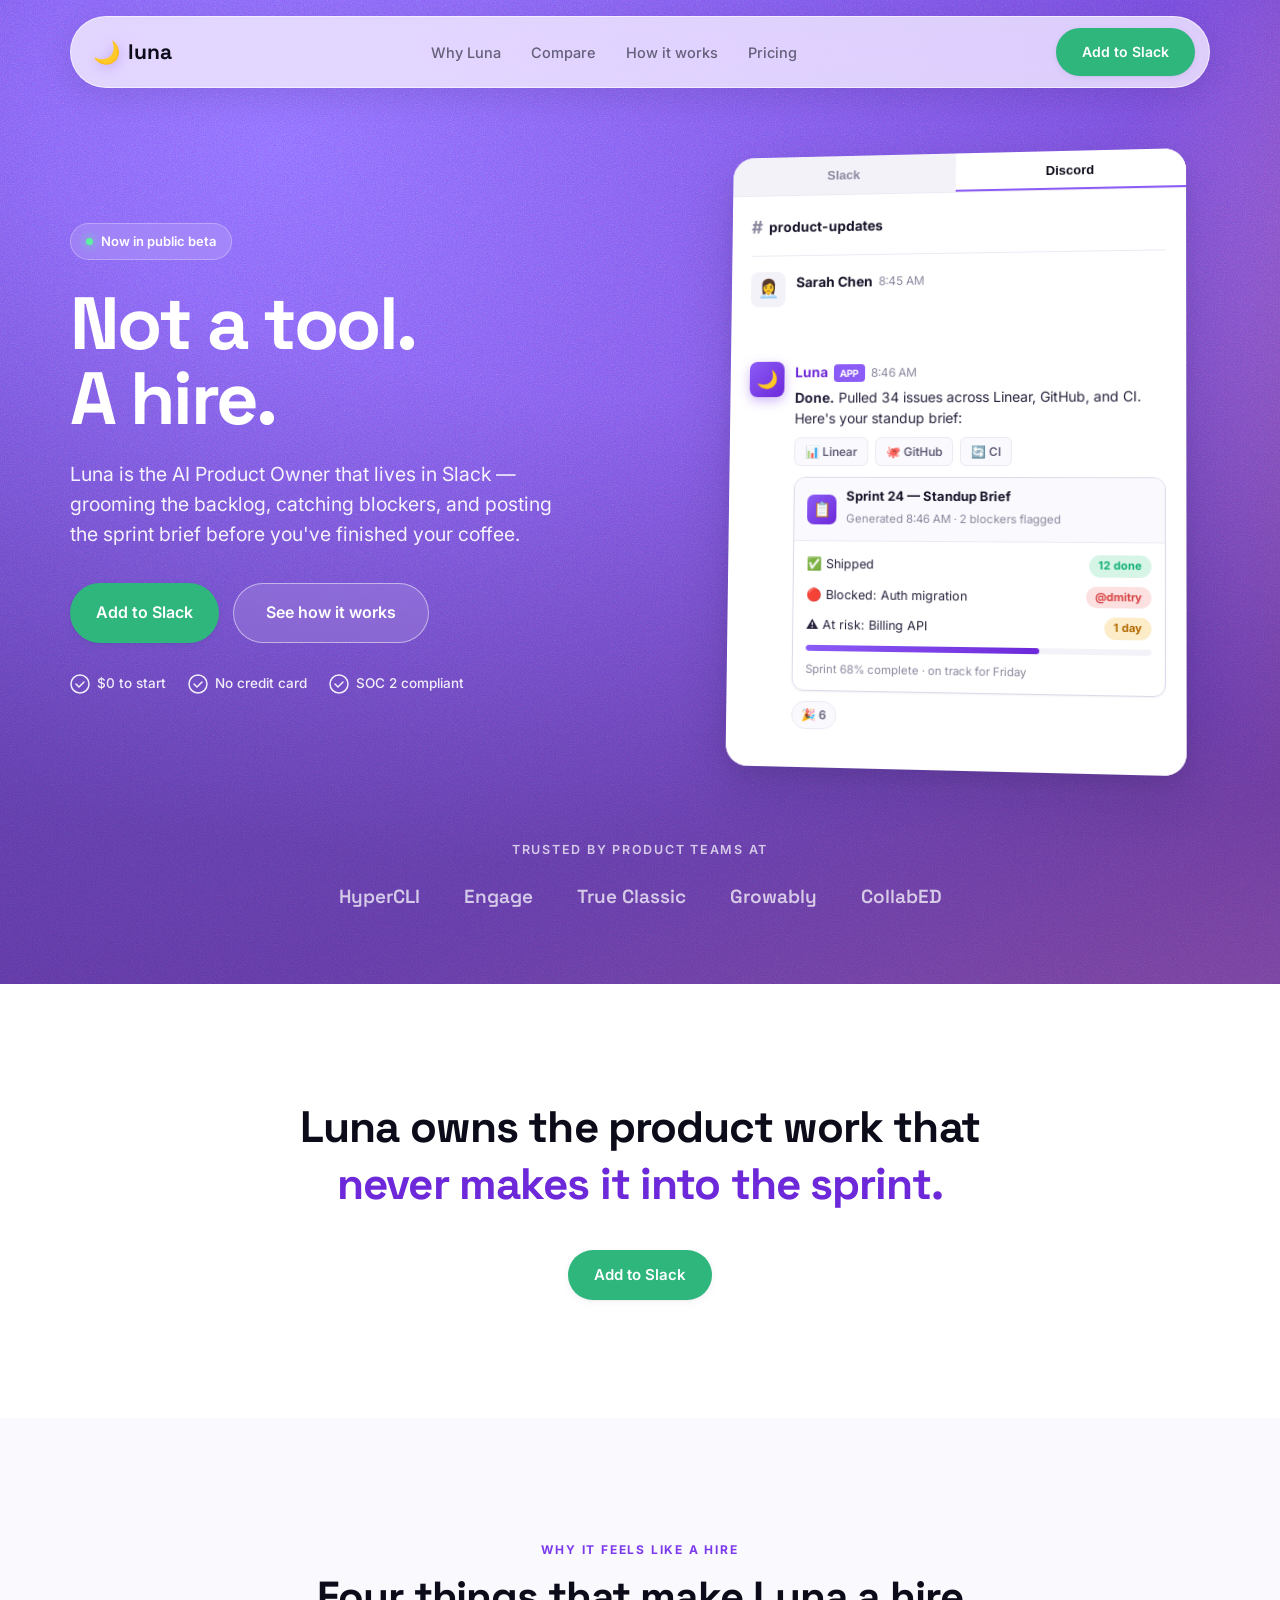
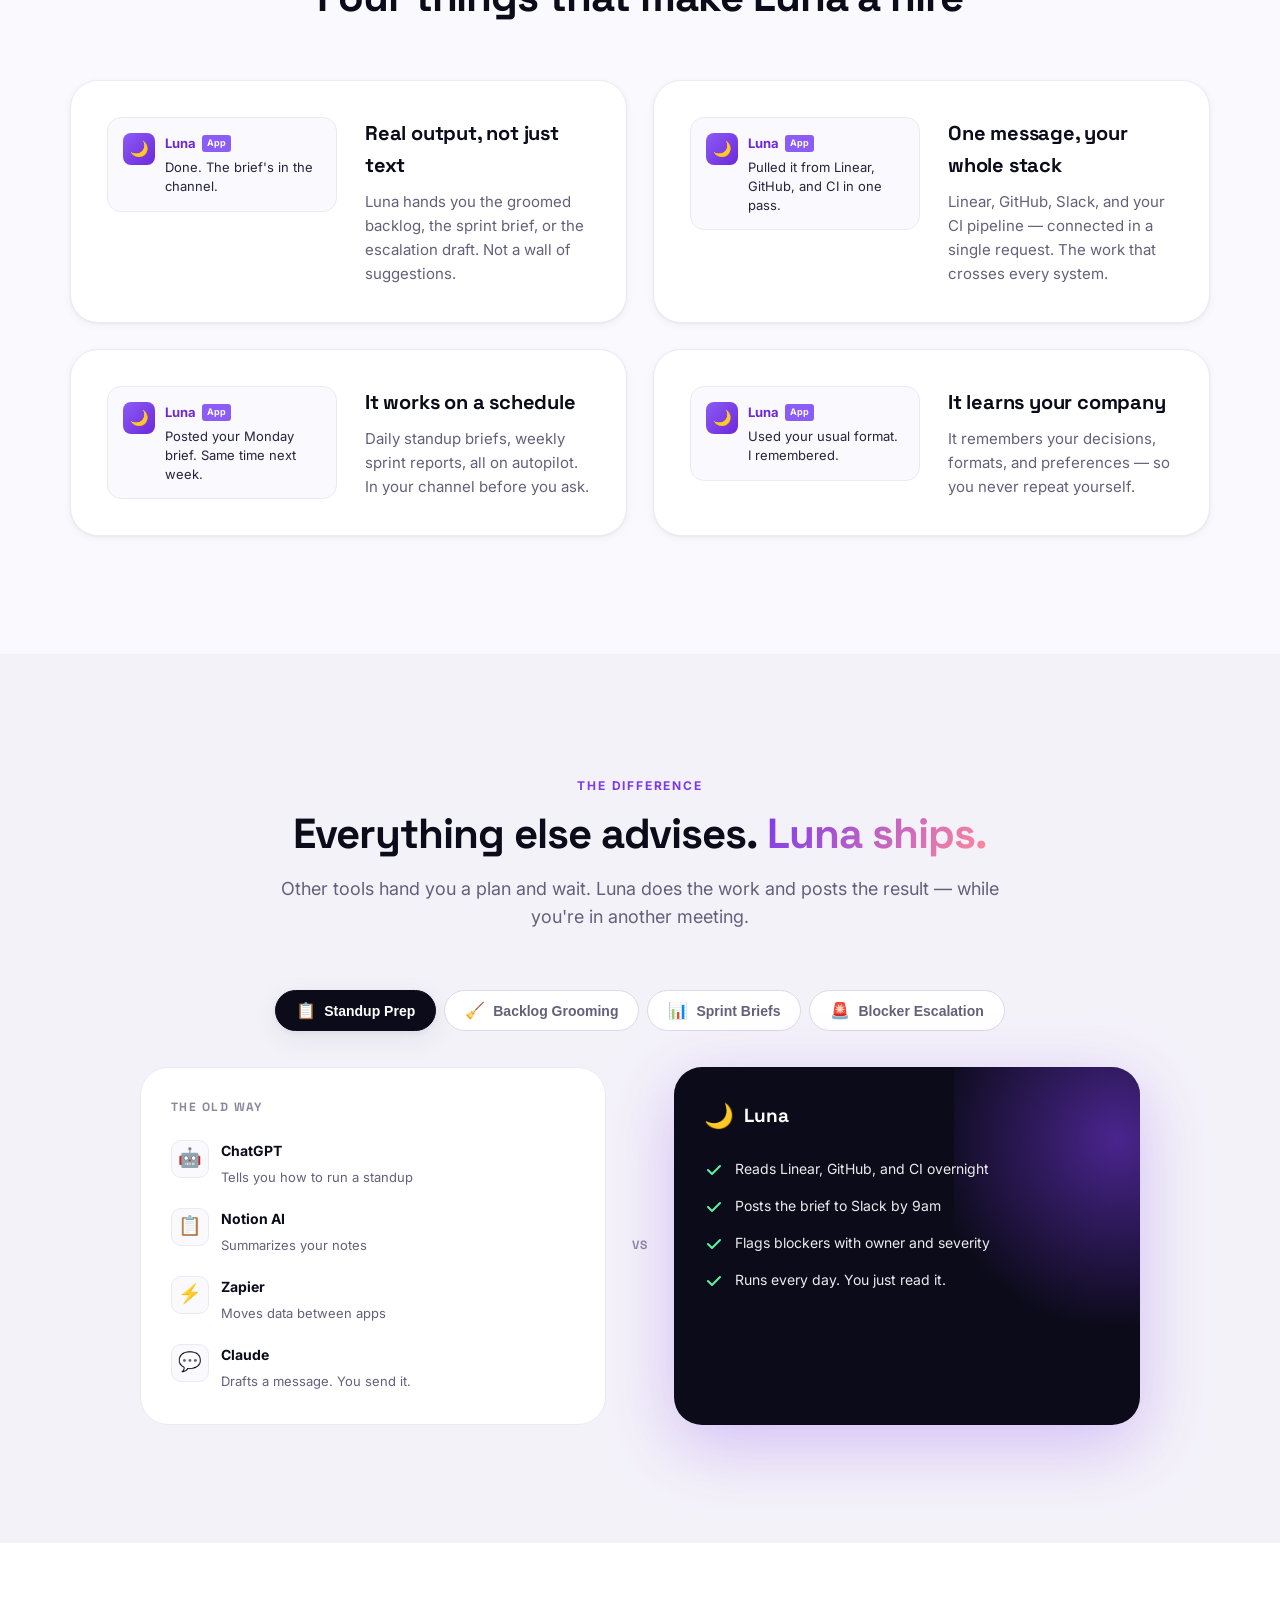
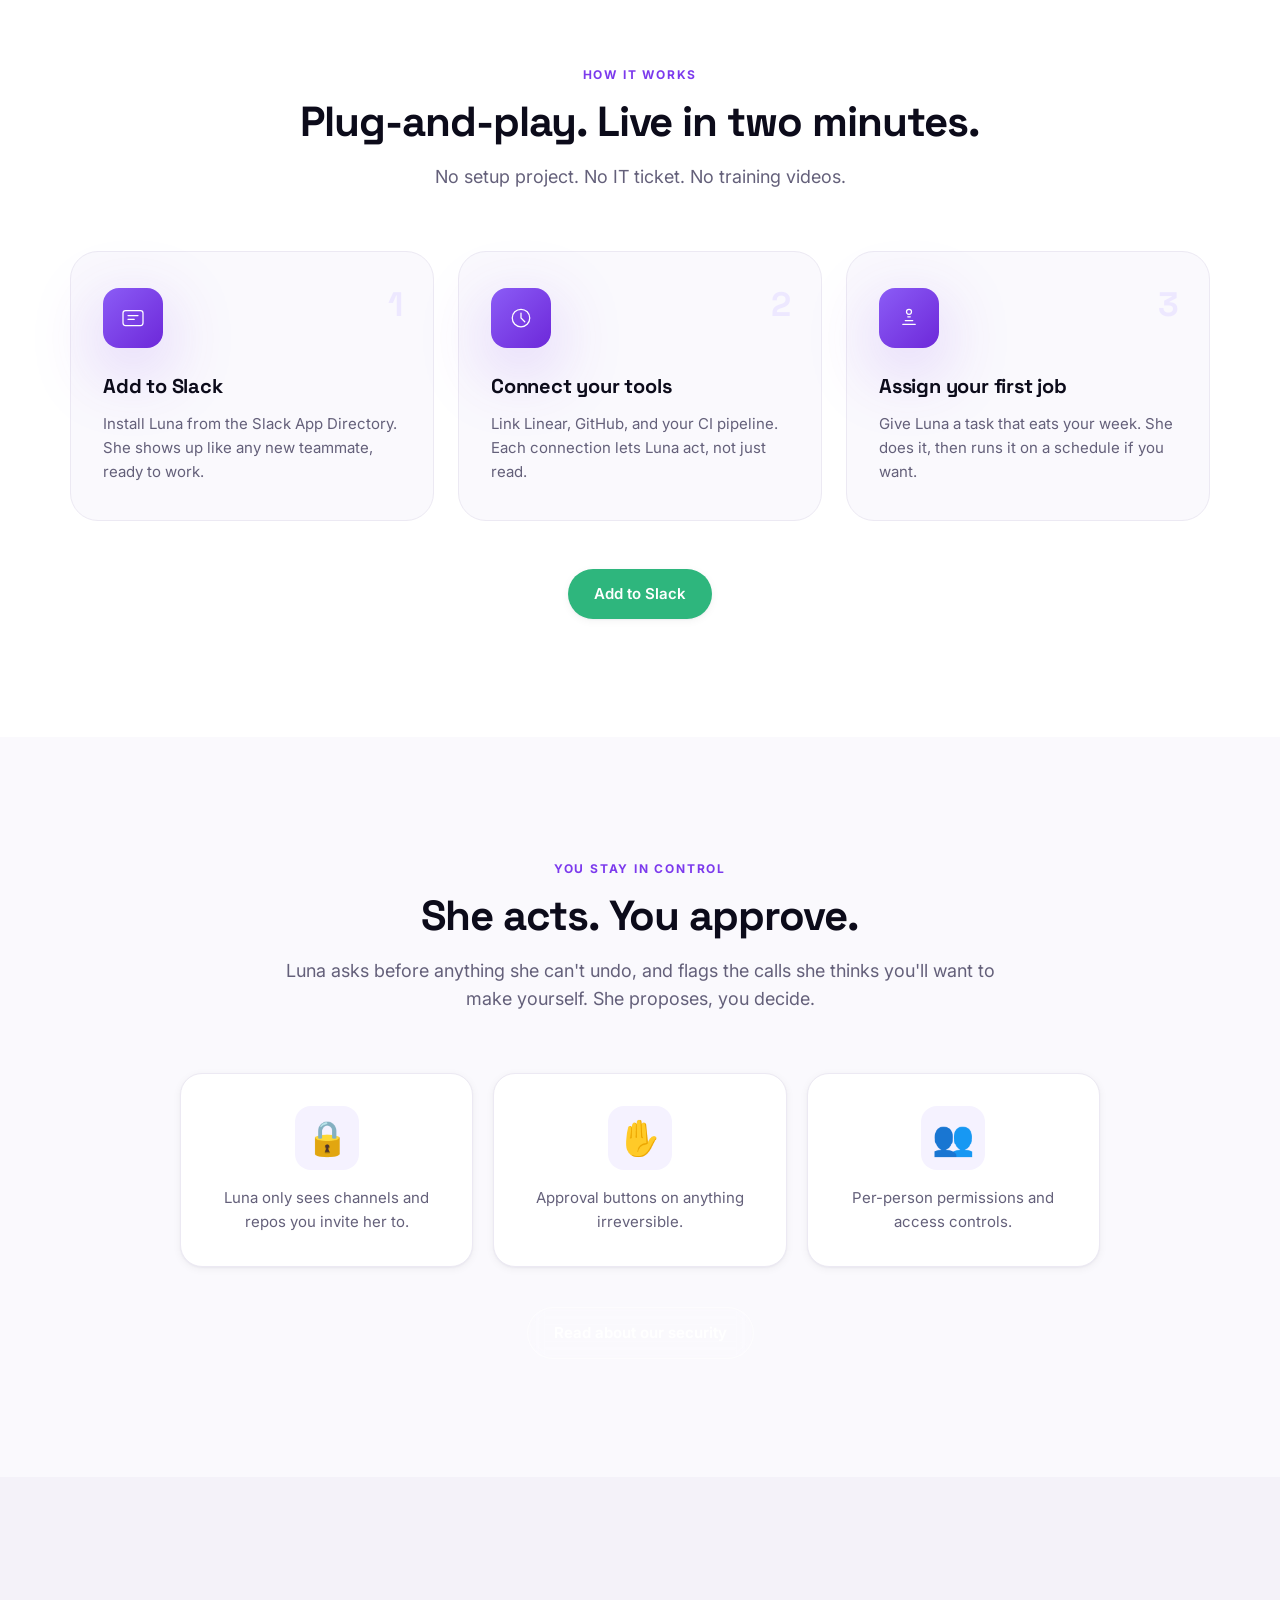
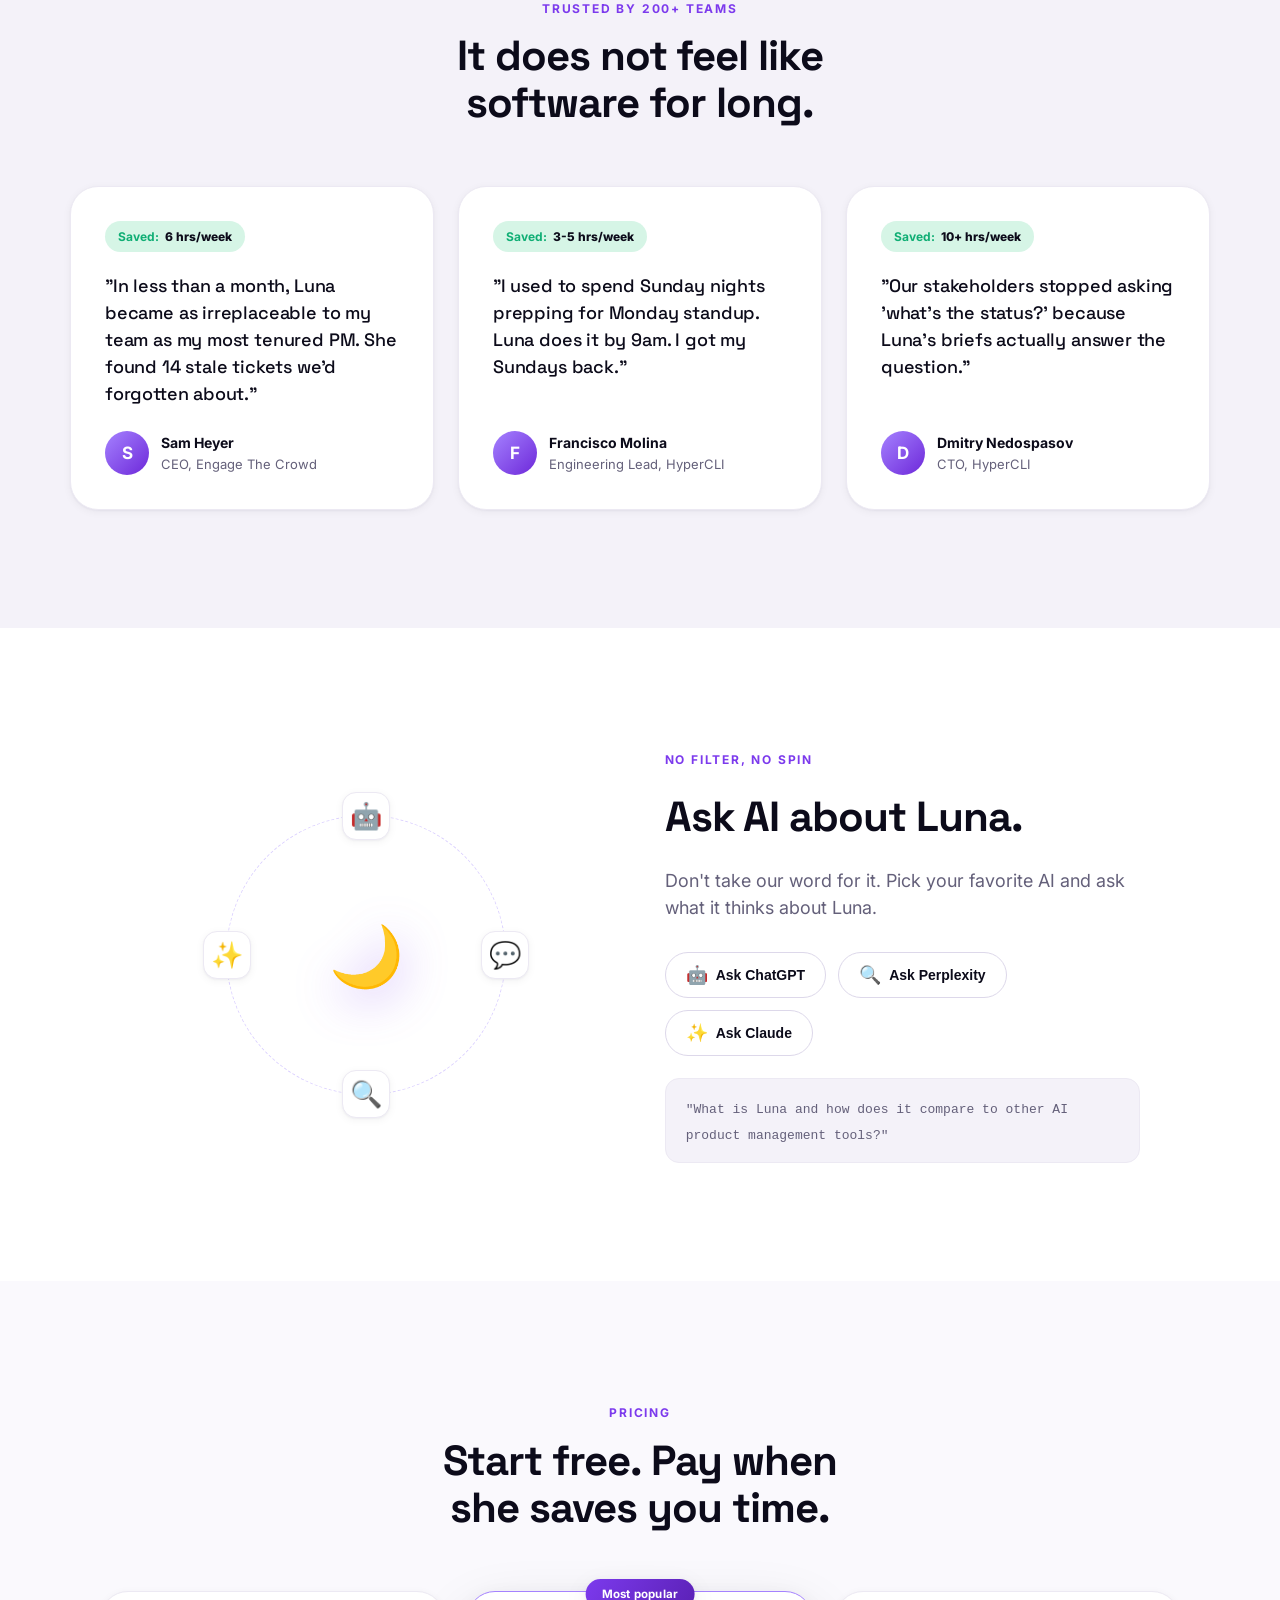
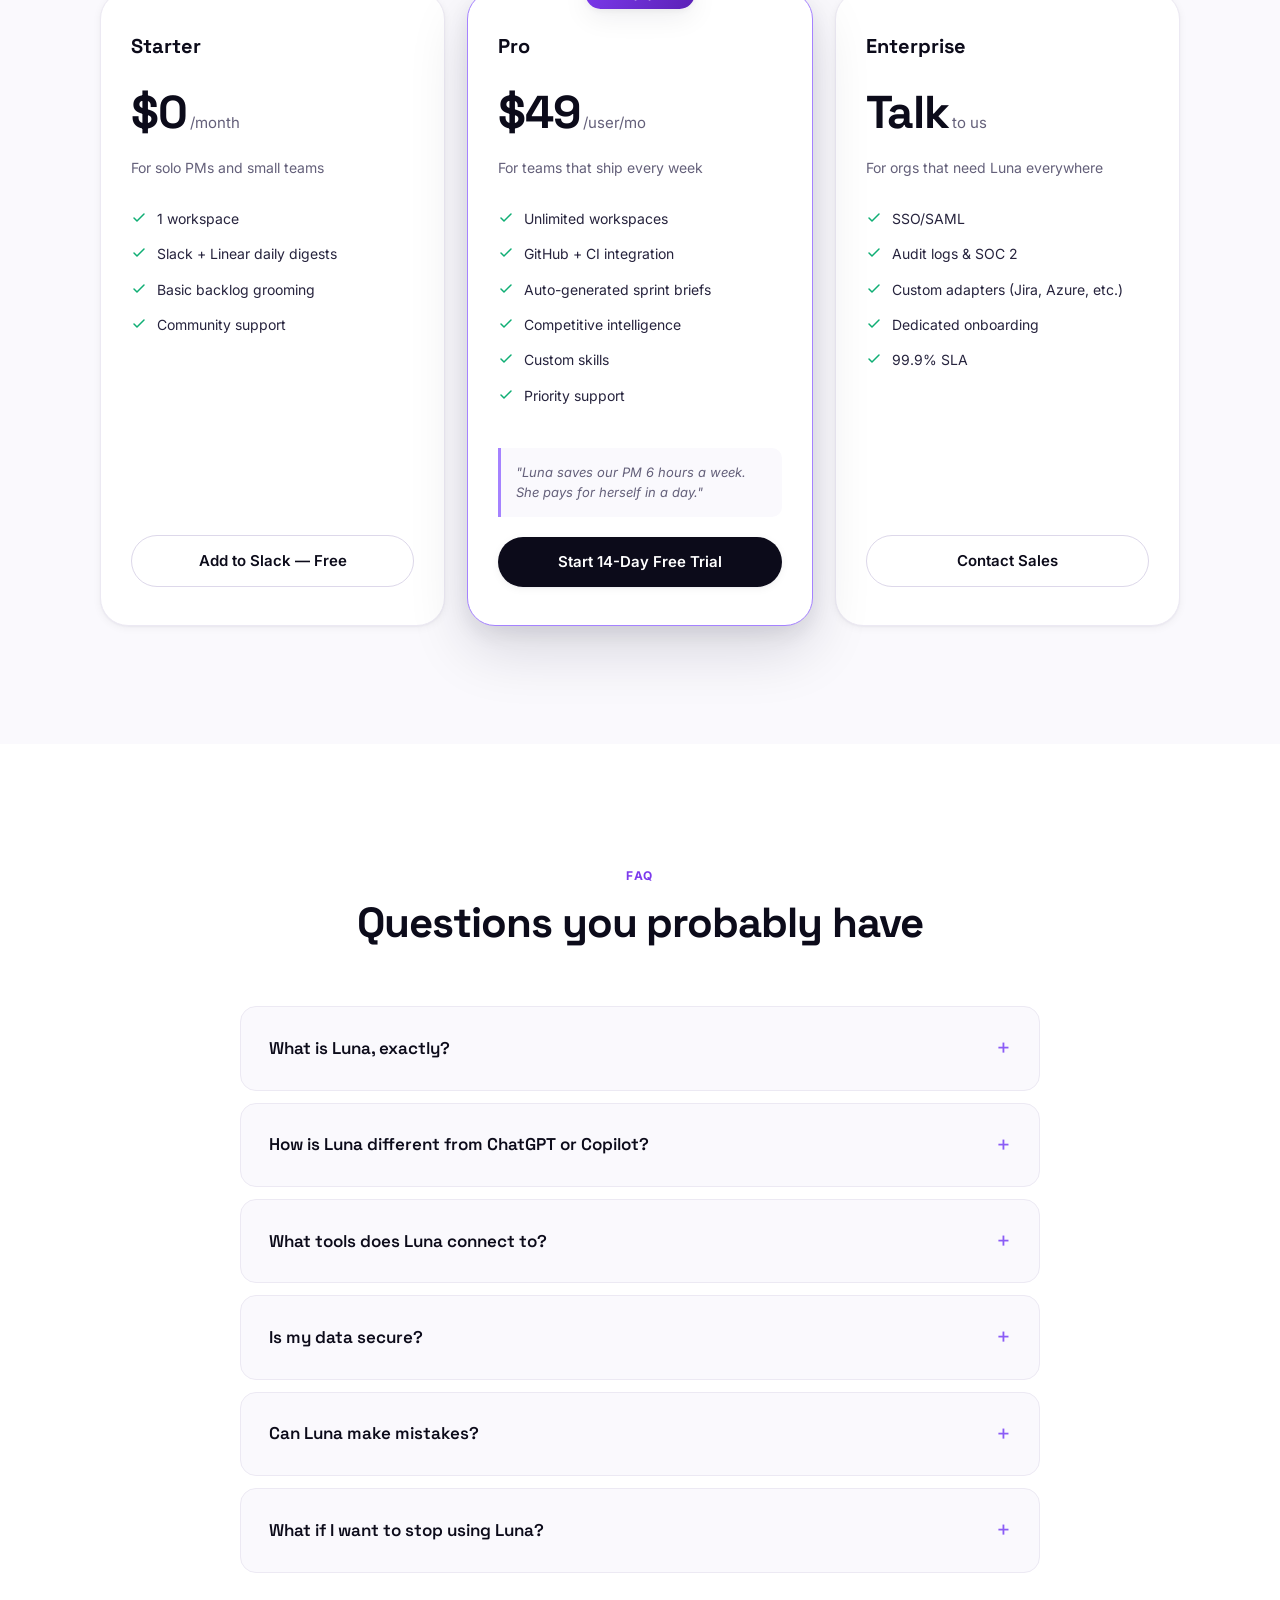
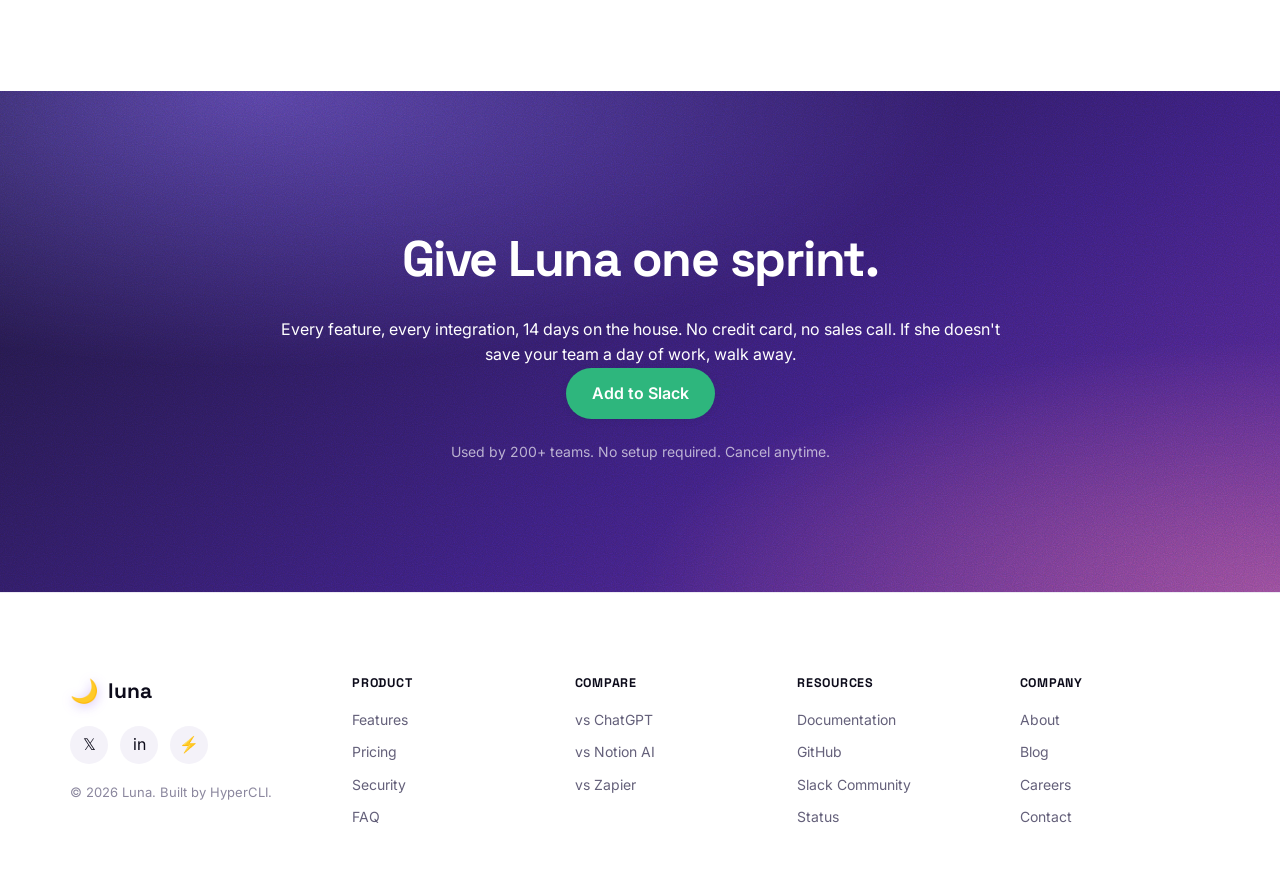
==== commit fd3b3ddc: "Apply heuristic evaluation: Add to Slack CTA + OAuth mock page" ====
--- a/index.html
+++ b/index.html
@@ -20,7 +20,7 @@
         <a href="#how-it-works">How it works</a>
         <a href="#pricing">Pricing</a>
       </div>
-      <a href="#cta" class="btn btn-primary btn-small">Start free</a>
+      <a href="slack-oauth.html" class="btn btn-slack btn-small">Add to Slack</a>
     </div>
   </nav>
 
@@ -28,11 +28,11 @@
     <div class="hero-inner">
       <div class="hero-content">
         <div class="hero-badge"><span class="dot"></span>Now in public beta</div>
-        <h1 class="hero-title">Hire the PM<br>you can't afford.</h1>
+        <h1 class="hero-title">Not a tool.<br>A hire.</h1>
         <p class="hero-subtitle">Luna is the AI Product Owner that lives in Slack — grooming the backlog, catching blockers, and posting the sprint brief before you've finished your coffee.</p>
         <div class="hero-ctas">
-          <a href="#cta" class="btn btn-primary btn-large">Get started free</a>
-          <a href="#demo" class="btn btn-secondary btn-large">See a sample brief</a>
+          <a href="slack-oauth.html" class="btn btn-slack btn-large">Add to Slack</a>
+          <a href="#how-it-works" class="btn btn-secondary btn-large">See how it works</a>
         </div>
         <div class="hero-trust">
           <div class="trust-item"><svg width="20" height="20" viewBox="0 0 20 20" fill="none"><circle cx="10" cy="10" r="9" stroke="currentColor" stroke-width="1.5"/><path d="M6 10l3 3 5-5" stroke="currentColor" stroke-width="1.5" stroke-linecap="round" stroke-linejoin="round"/></svg><span>$0 to start</span></div>
@@ -102,7 +102,7 @@
   <section class="problem">
     <div class="problem-inner">
       <h2 class="problem-title">Luna owns the product work that<span class="problem-carousel"><span class="carousel-item active">slips through the cracks.</span><span class="carousel-item">never makes it into the sprint.</span><span class="carousel-item">keeps you up on Sunday night.</span></span></h2>
-      <a href="#cta" class="btn btn-primary">Get started free</a>
+      <a href="slack-oauth.html" class="btn btn-slack">Add to Slack</a>
     </div>
   </section>
 
@@ -295,7 +295,7 @@
           <p>Give Luna a task that eats your week. She does it, then runs it on a schedule if you want.</p>
         </div>
       </div>
-      <div class="how-cta"><a href="#cta" class="btn btn-primary">Get started free</a></div>
+      <div class="how-cta"><a href="slack-oauth.html" class="btn btn-slack">Add to Slack</a></div>
     </div>
   </section>
 
@@ -384,7 +384,7 @@
             <li><svg width="16" height="16" viewBox="0 0 16 16" fill="none"><path d="M3 8l3 3 7-7" stroke="currentColor" stroke-width="1.5" stroke-linecap="round" stroke-linejoin="round"/></svg>Basic backlog grooming</li>
             <li><svg width="16" height="16" viewBox="0 0 16 16" fill="none"><path d="M3 8l3 3 7-7" stroke="currentColor" stroke-width="1.5" stroke-linecap="round" stroke-linejoin="round"/></svg>Community support</li>
           </ul>
-          <a href="#" class="btn btn-outline">Hire Luna — Free</a>
+          <a href="slack-oauth.html" class="btn btn-outline">Add to Slack — Free</a>
         </div>
         <div class="pricing-card featured">
           <div class="pricing-badge">Most popular</div>
@@ -462,7 +462,7 @@
     <div class="cta-inner">
       <h2>Give Luna one sprint.</h2>
       <p>Every feature, every integration, 14 days on the house. No credit card, no sales call. If she doesn't save your team a day of work, walk away.</p>
-      <a href="#" class="btn btn-primary btn-large">Get started free</a>
+      <a href="slack-oauth.html" class="btn btn-slack btn-large">Add to Slack</a>
       <p class="cta-note">Used by 200+ teams. No setup required. Cancel anytime.</p>
     </div>
   </section>
--- a/style.css
+++ b/style.css
@@ -99,6 +99,9 @@
 .btn-large{padding:16px 32px;font-size:16px}
 .btn-outline{background:transparent;color:var(--ink);border:1.5px solid var(--line-strong);padding:13px 26px;width:100%}
 .btn-outline:hover{border-color:var(--violet-400);color:var(--violet-700);background:var(--violet-50)}
+.btn-slack{background:#2EB67D;color:#fff;padding:13px 26px;box-shadow:var(--sh-sm)}
+.btn-slack:hover{background:#259d6a;transform:translateY(-2px);box-shadow:var(--sh-md)}
+.btn-slack:active{transform:translateY(0)}
 
 /* ============================================================
    Nav
